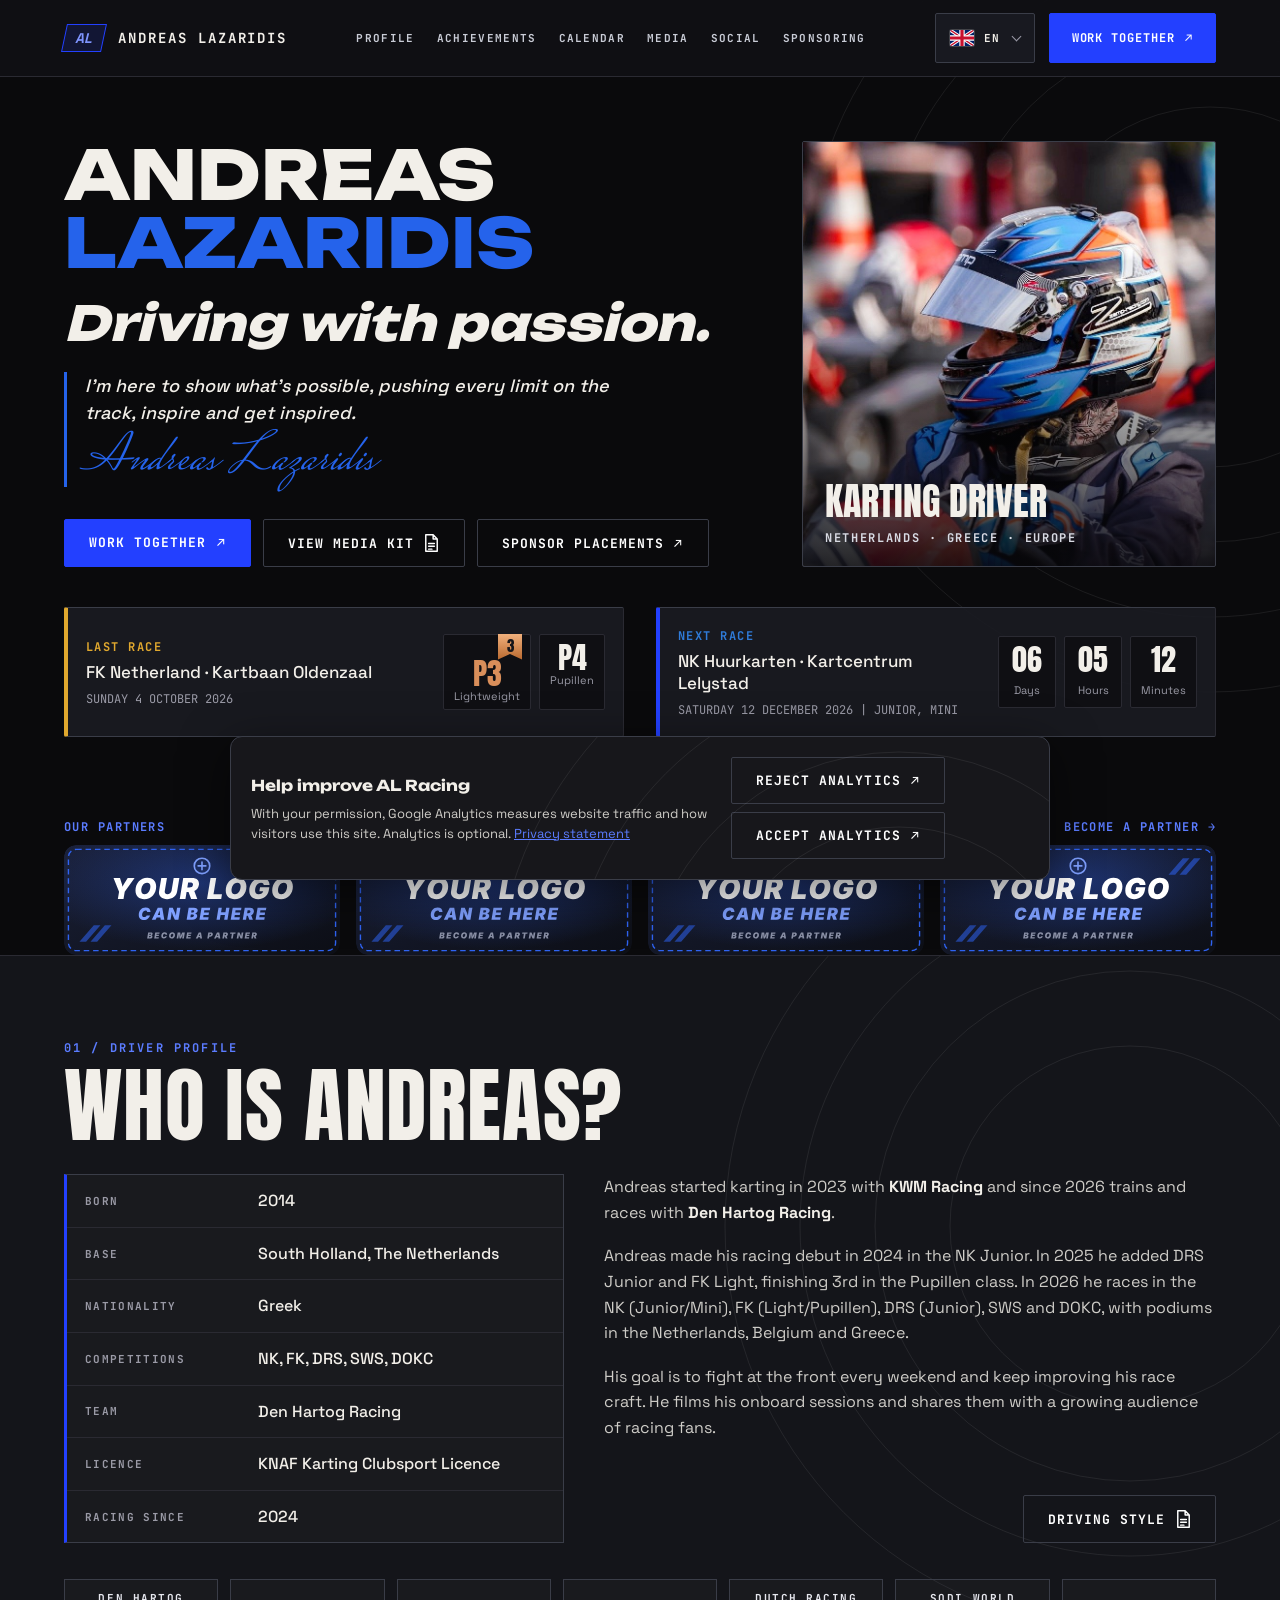
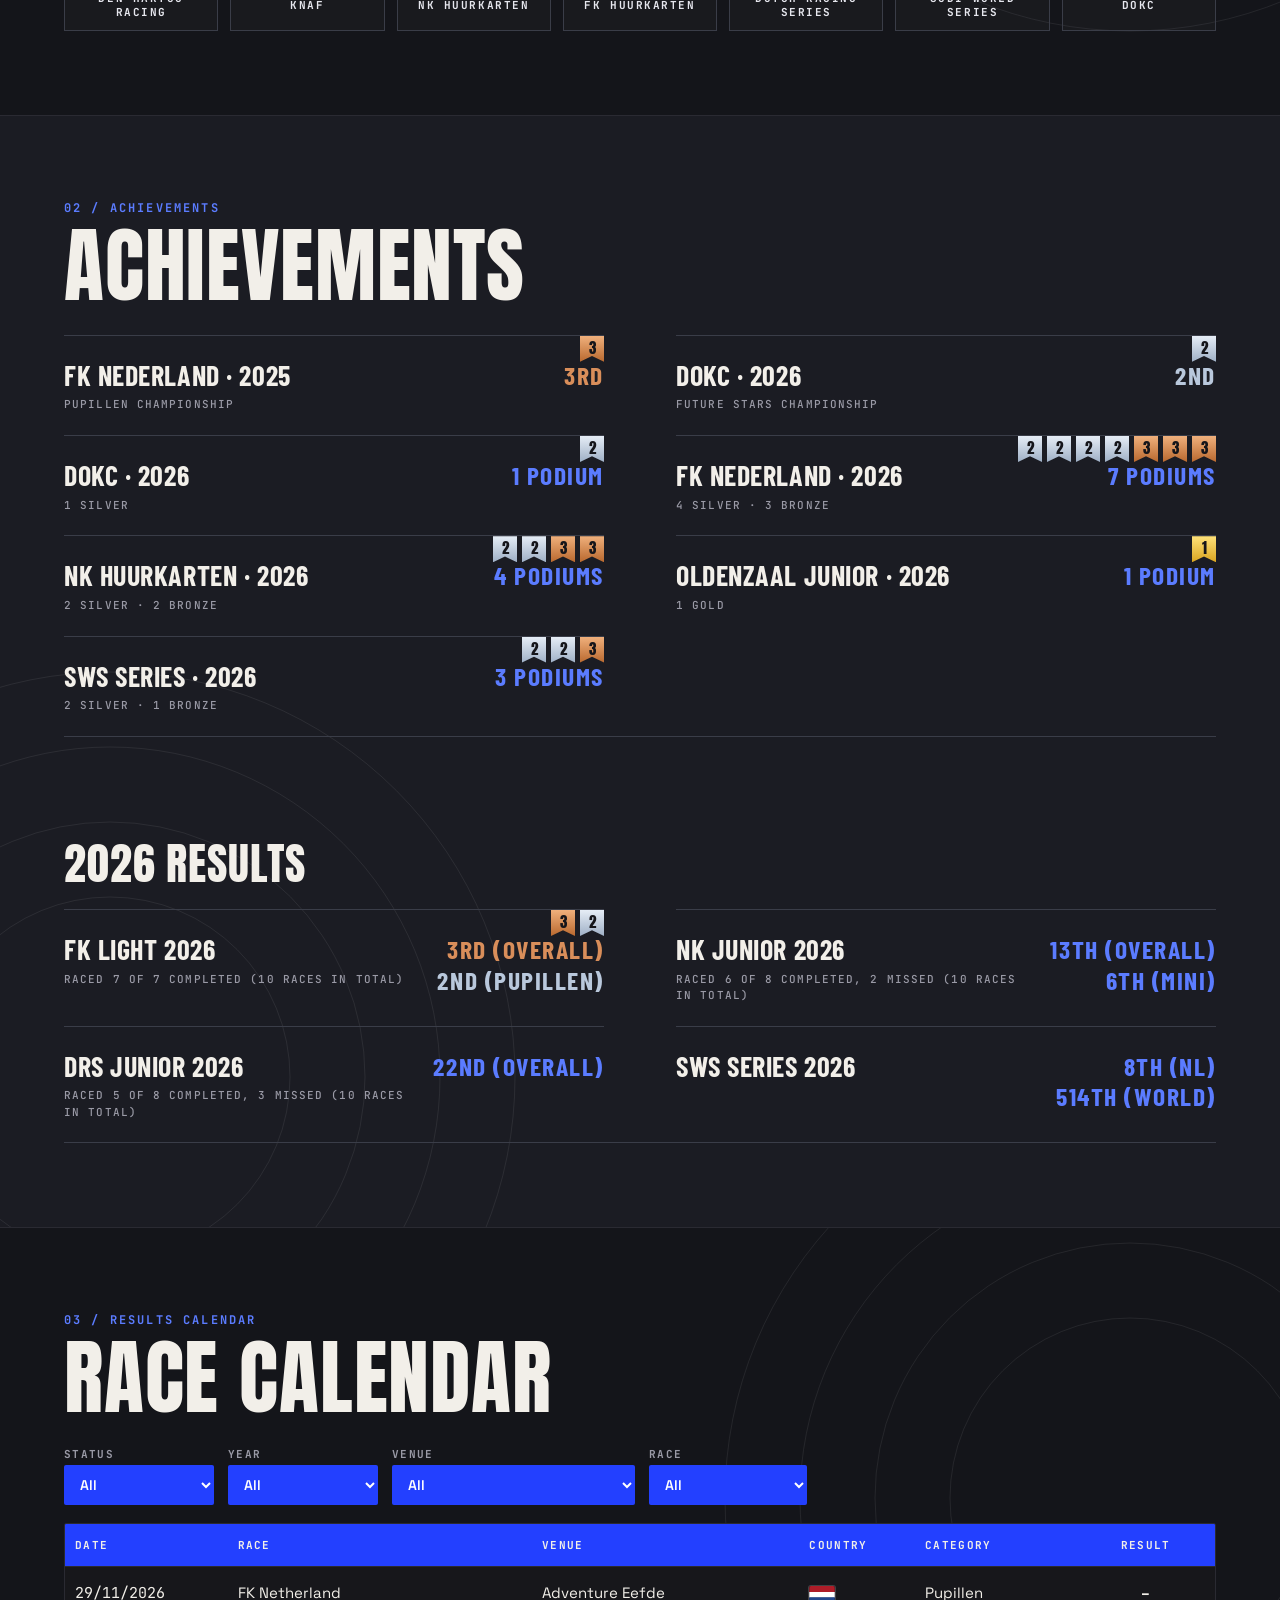
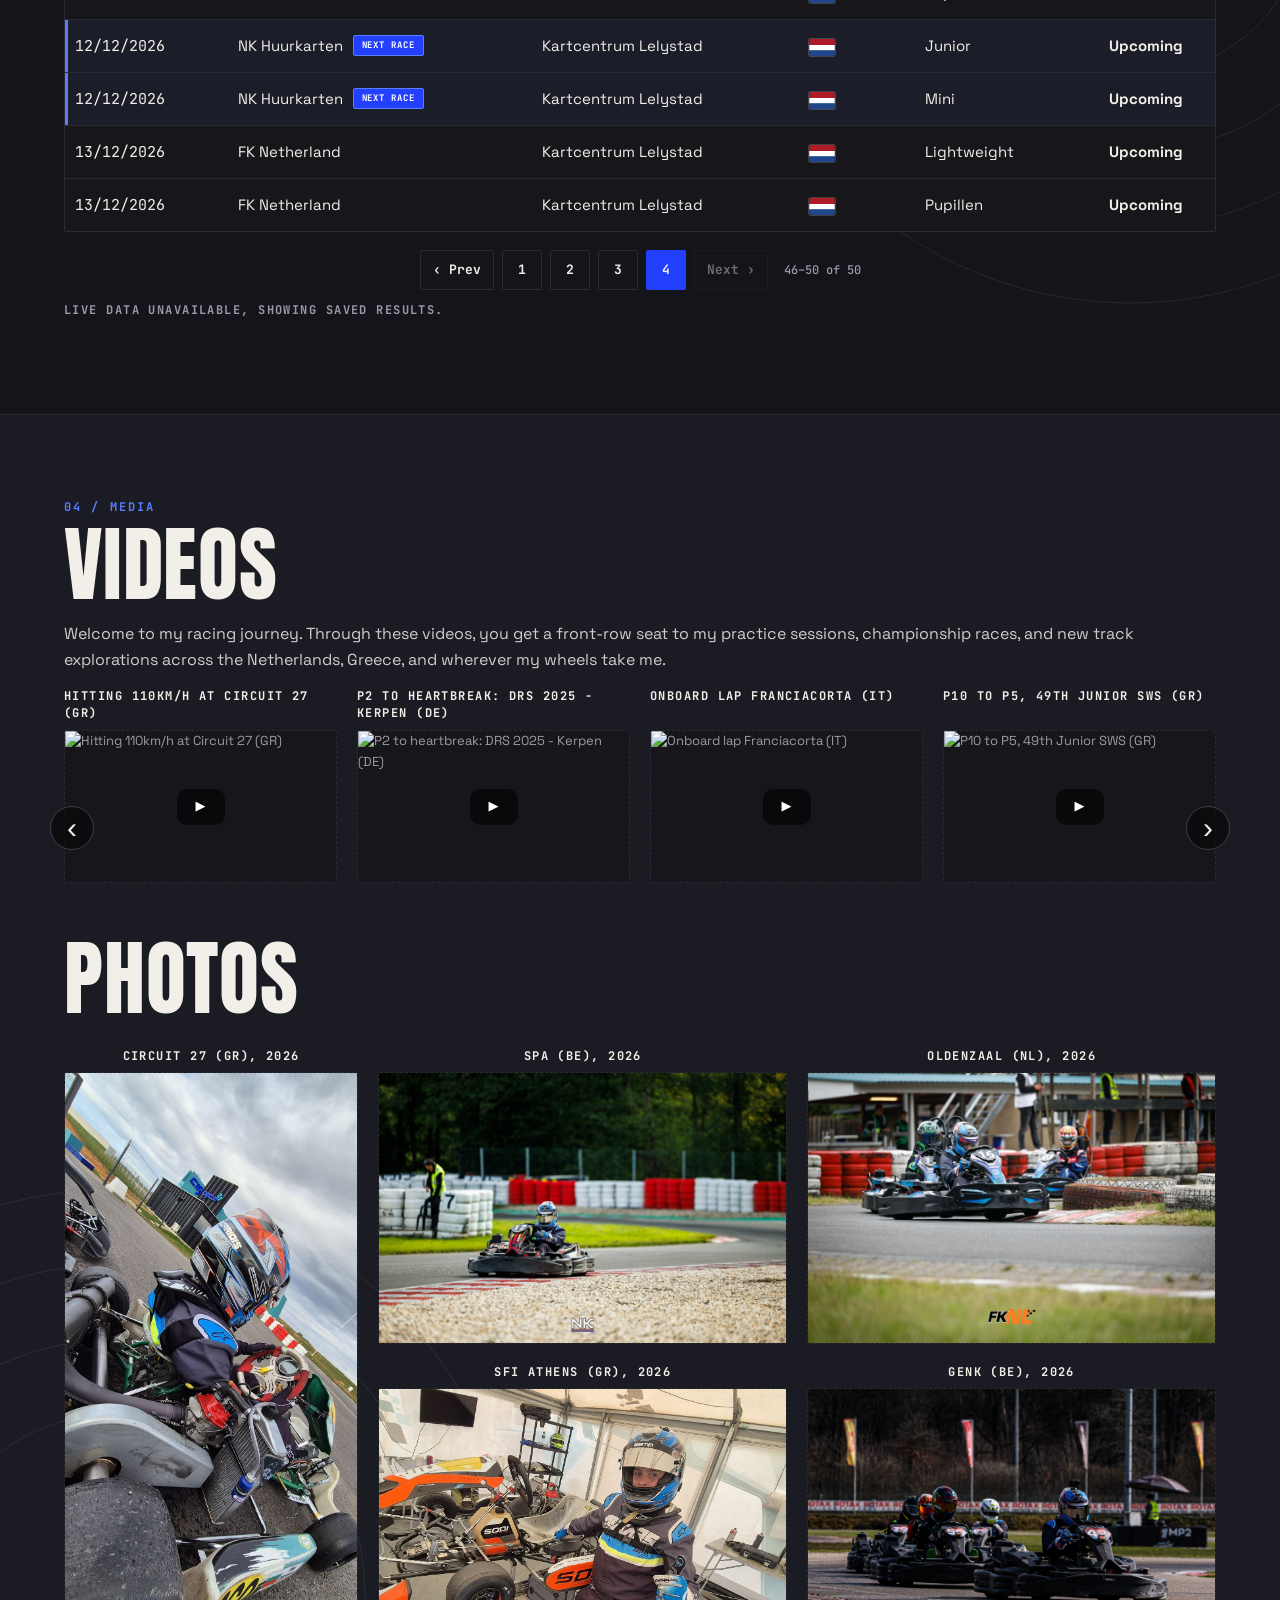
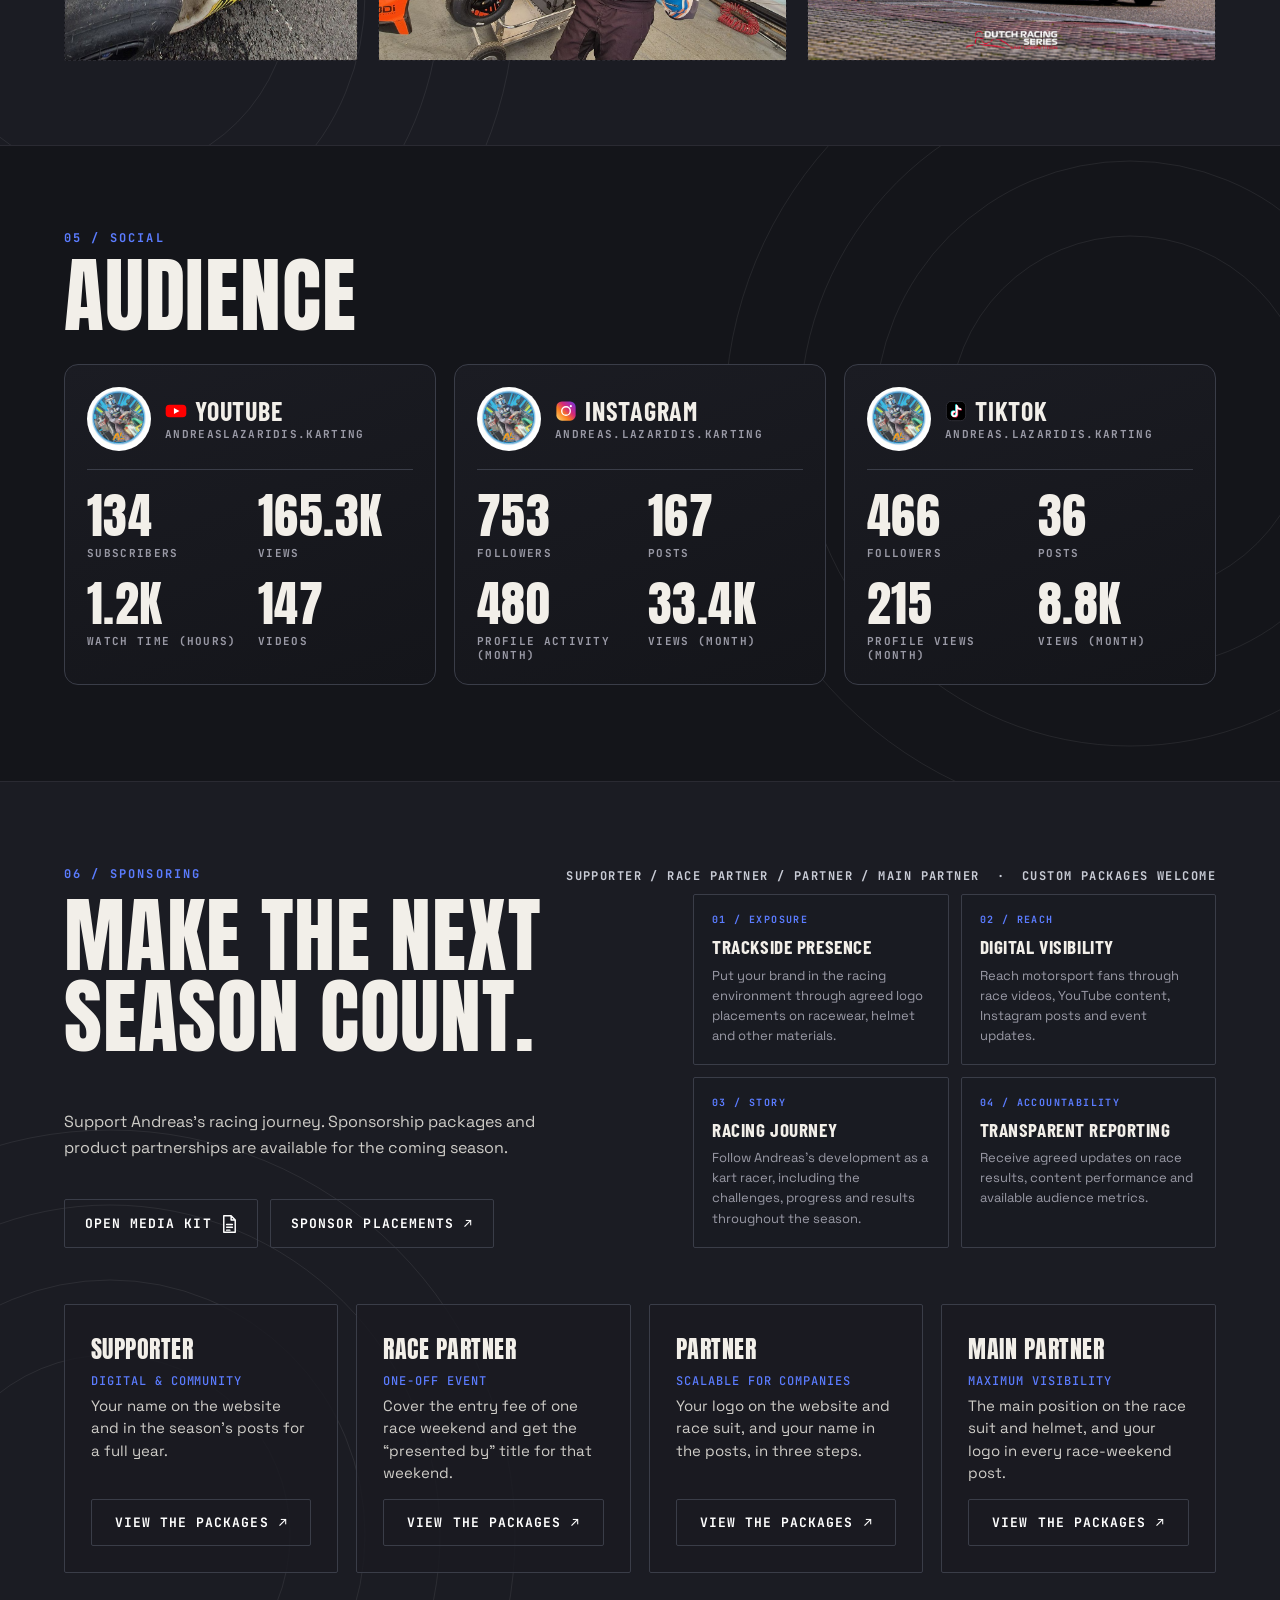
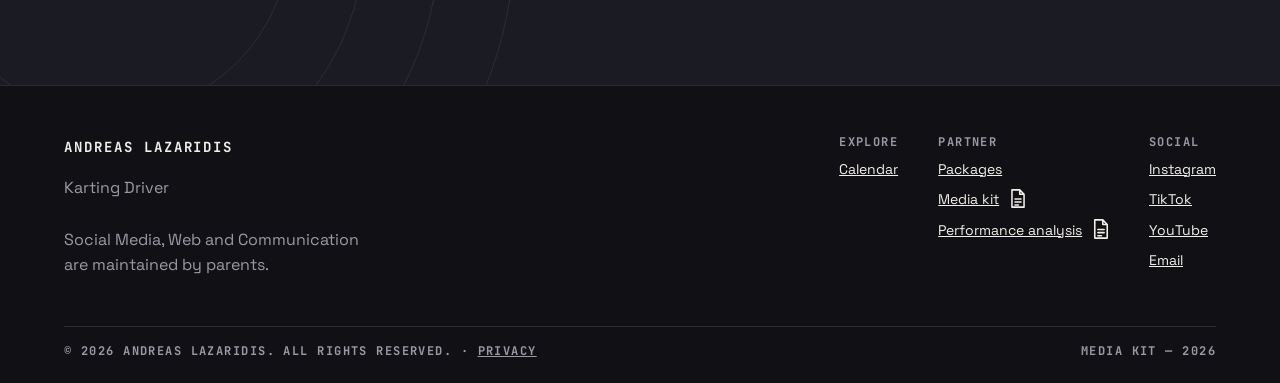
==== index.html @ 856485b6 "Replace media kit with 3 language decks (NL/EN/EL) Co-Authored-By: Claude Sonnet 5.5 <noreply@anthro" ====
<!DOCTYPE html>
<html lang="nl">
<head>
<meta charset="utf-8">
<script>(function(){try{if(/bot|crawl|spider|slurp|lighthouse|facebookexternalhit|preview/i.test(navigator.userAgent))return;var p=location.pathname;if(p!=="/"&&p!=="/index.html")return;var l=localStorage.getItem("alracing-lang");if(l!=="nl"&&l!=="en"&&l!=="gr"){var n=((navigator.languages&&navigator.languages[0])||navigator.language||"").slice(0,2).toLowerCase();l=n==="el"?"gr":n==="nl"||!n?"nl":"en"}if(l!=="nl")location.replace("/"+l+"/"+location.hash)}catch(e){}})();</script>
<meta name="viewport" content="width=device-width, initial-scale=1">
<title>Andreas Lazaridis | Kartcoureur</title>
<meta name="description" content="Volg karter Andreas Lazaridis tijdens races in Nederland en Europa. Bekijk race-uitslagen, onboardvideo's, prestaties en sponsormogelijkheden.">
<meta name="theme-color" content="#0a0a0c">
<link rel="canonical" href="https://www.alracing.nl/">
<link rel="alternate" hreflang="nl" href="https://www.alracing.nl/">
<link rel="alternate" hreflang="en" href="https://www.alracing.nl/en/">
<link rel="alternate" hreflang="el" href="https://www.alracing.nl/gr/">
<link rel="alternate" hreflang="x-default" href="https://www.alracing.nl/">
<meta property="og:type" content="website">
<meta property="og:site_name" content="www.alracing.nl">
<meta property="og:locale" content="nl_NL">
<meta property="og:locale:alternate" content="en_GB">
<meta property="og:locale:alternate" content="el_GR">
<meta property="og:url" content="https://www.alracing.nl/">
<meta property="og:image" content="https://www.alracing.nl/images/og-image.jpg">
<meta property="og:image:width" content="1200">
<meta property="og:image:height" content="630">
<meta property="og:image:type" content="image/jpeg">
<meta property="og:image:alt" content="Andreas Lazaridis, kartcoureur, alracing.nl">
<meta property="og:title" content="Andreas Lazaridis | Kartcoureur">
<meta property="og:description" content="Volg karter Andreas Lazaridis tijdens races in Nederland en Europa. Bekijk race-uitslagen, onboardvideo's, prestaties en sponsormogelijkheden.">
<meta name="twitter:card" content="summary_large_image">
<meta name="twitter:image" content="https://www.alracing.nl/images/og-image.jpg">
<meta name="twitter:title" content="Andreas Lazaridis | Kartcoureur">
<meta name="twitter:description" content="Volg karter Andreas Lazaridis tijdens races in Nederland en Europa. Bekijk race-uitslagen, onboardvideo's, prestaties en sponsormogelijkheden.">
<link rel="preconnect" href="https://fonts.googleapis.com"><link rel="preconnect" href="https://fonts.gstatic.com" crossorigin>
<link rel="preload" href="https://fonts.googleapis.com/css2?family=Unbounded:wght@500;800&family=Space+Grotesk:wght@400;500;700&family=JetBrains+Mono:wght@500;700&family=Anton&family=Barlow+Condensed:wght@600;700&family=Mrs+Saint+Delafield&display=swap" as="style" onload="this.onload=null;this.rel='stylesheet'">
<noscript><link href="https://fonts.googleapis.com/css2?family=Unbounded:wght@500;800&family=Space+Grotesk:wght@400;500;700&family=JetBrains+Mono:wght@500;700&family=Anton&family=Barlow+Condensed:wght@600;700&family=Mrs+Saint+Delafield&display=swap" rel="stylesheet"></noscript>
<link rel="icon" href="/favicon.ico" sizes="48x48">
<link rel="icon" href="/favicon.svg" type="image/svg+xml" sizes="any">
<link rel="icon" href="/favicon-48.png" sizes="48x48" type="image/png">
<link rel="icon" href="/favicon-96.png" sizes="96x96" type="image/png">
<link rel="icon" href="/favicon-192.png" sizes="192x192" type="image/png">
<link rel="apple-touch-icon" href="/apple-touch-icon.png">
<link rel="preload" as="image" href="/images/portrait.jpg" fetchpriority="high">
<link rel="stylesheet" href="/style.css">
<script src="/i18n.js" defer></script>
<script type="application/ld+json">{"@context":"https://schema.org","@type":"WebSite","name":"www.alracing.nl","alternateName":["alracing.nl","AL Racing"],"url":"https://www.alracing.nl/"}</script>
<script type="application/ld+json">{"@context":"https://schema.org","@type":"Person","name":"Andreas Lazaridis","jobTitle":"Kartcoureur","url":"https://www.alracing.nl/","image":"https://www.alracing.nl/images/og-image.jpg","sameAs":["https://www.instagram.com/andreas.lazaridis.karting/","https://www.tiktok.com/@andreaskarting","https://www.youtube.com/channel/UC0MeHXdDhLF814x2ey1p_Wg"]}</script>
</head>
<body>
<header><svg width="0" height="0" style="position:absolute" aria-hidden="true" focusable="false"><defs><symbol id="fl-nl" viewBox="0 0 30 20"><path fill="#AE1C28" d="M0 0h30v7H0z"/><path fill="#fff" d="M0 7h30v6.7H0z"/><path fill="#21468B" d="M0 13.3h30V20H0z"/></symbol><symbol id="fl-en" viewBox="0 0 30 20"><path fill="#012169" d="M0 0h30v20H0z"/><path stroke="#fff" stroke-width="4" d="M0 0l30 20M30 0L0 20"/><path stroke="#C8102E" stroke-width="1.8" d="M0 0l30 20M30 0L0 20"/><path stroke="#fff" stroke-width="6.7" d="M15 0v20M0 10h30"/><path stroke="#C8102E" stroke-width="4" d="M15 0v20M0 10h30"/></symbol><symbol id="fl-gr" viewBox="0 0 30 20"><path fill="#0D5EAF" d="M0 0h30v20H0z"/><path fill="#fff" d="M0 2.22h30v2.22H0zM0 6.67h30v2.22H0zM0 11.1h30v2.22H0zM0 15.56h30v2.22H0z"/><path fill="#0D5EAF" d="M0 0h11.1v11.1H0z"/><path fill="#fff" d="M4.44 0h2.22v11.1H4.44zM0 4.44h11.1v2.22H0z"/></symbol></defs></svg><div class="wrap"><a class="logo" href="#top"><i aria-hidden="true"><b>AL</b></i>Andreas Lazaridis</a>
<nav><a href="#profile" data-i18n="nav_profile">Profiel</a><a href="#achievements" data-i18n="nav_achievements">Prestaties</a><a href="#calendar" data-i18n="nav_calendar">Kalender</a><a href="#media" data-i18n="nav_media">Media</a><a href="#social" data-i18n="nav_social">Sociale media</a><a href="#sponsoring" data-i18n="nav_sponsoring">Sponsoring</a></nav>
<div class="hdr-end"><div class="lang" id="lang"><button class="lang-btn" type="button" aria-haspopup="true" aria-expanded="false" aria-controls="langMenu" aria-label="Language"><span class="lang-flag"><svg viewBox="0 0 30 20" aria-hidden="true"><use href="#fl-nl"/></svg></span><span class="lang-code">NL</span></button><ul class="lang-menu" id="langMenu" hidden><li><a href="/nl/" hreflang="nl" lang="nl" aria-current="true"><span class="lang-flag"><svg viewBox="0 0 30 20" aria-hidden="true"><use href="#fl-nl"/></svg></span><span class="lang-name">Nederlands</span><span class="lang-abbr">NL</span></a></li><li><a href="/en/" hreflang="en" lang="en"><span class="lang-flag"><svg viewBox="0 0 30 20" aria-hidden="true"><use href="#fl-en"/></svg></span><span class="lang-name">English</span><span class="lang-abbr">EN</span></a></li><li><a href="/gr/" hreflang="el" lang="el"><span class="lang-flag"><svg viewBox="0 0 30 20" aria-hidden="true"><use href="#fl-gr"/></svg></span><span class="lang-name">Ελληνικά</span><span class="lang-abbr">GR</span></a></li></ul></div><a class="btn" data-mail data-i18n="btn_work_together" href="#">Samenwerken</a></div></div></header>

<main id="top" class="wrap">
<div class="hero"><div>
<h1>Andreas <span>Lazaridis</span></h1><p class="tag" data-i18n="hero_tag">Rijden met passie.</p>
<blockquote class="quote"><p data-i18n="hero_quote">Ik wil laten zien wat mogelijk is: grenzen verleggen op de baan, anderen inspireren en zelf geïnspireerd worden.</p>
<div class="sig" aria-label="Andreas Lazaridis">Andreas Lazaridis</div></blockquote>
<div class="cta"><a class="btn" data-mail data-i18n="btn_work_together" href="#">Samenwerken</a><a class="btn ghost" href="/mediakit_nl.pdf" target="_blank" rel="noopener" data-i18n="hero_btn_mediakit">Bekijk de mediakit</a><button type="button" class="btn ghost" data-place data-i18n="hero_btn_sponsors">Sponsormogelijkheden</button></div></div>
<div class="portrait"><img src="/images/portrait.jpg" width="850" height="1164" alt="Andreas Lazaridis holding his helmet" fetchpriority="high" decoding="async" onerror="this.style.display='none'">
<div class="mantra" data-i18n-first="hero_mantra">Kartcoureur<span class="mono" data-i18n="hero_mantra_sub">Nederland · Griekenland · Europa</span></div></div></div>

<div class="strip">
<div class="next last" id="last" hidden><div><span class="mono" data-i18n="strip_last_race">Laatste race</span><h3 id="lName"></h3><small id="lMeta"></small></div>
<div class="cd" id="lRes"></div></div>
<div class="next" id="next" hidden><div><span class="mono" data-i18n="strip_next_race">Volgende race</span><h3 id="nName"></h3><small id="nMeta"></small></div>
<div class="cd" id="cd"><div><b id="d">00</b><span data-i18n="strip_days">Dagen</span></div><div><b id="h">00</b><span data-i18n="strip_hours">Uren</span></div><div><b id="m">00</b><span data-i18n="strip_minutes">Minuten</span></div></div></div>
</div>
<div class="spons" aria-label="Partners"><div class="sp-head"><span class="mono" data-i18n="strip_our_partners">Onze partners</span><a class="mono" href="#sponsoring" data-i18n="strip_become_partner">Word partner &rarr;</a></div>
<div class="sp-view" id="spView" tabindex="0"><div class="sp-track" id="spTrack"></div></div></div>
</main>

<section id="profile"><div class="wrap"><span class="eyebrow" data-i18n="profile_eyebrow">01 / Coureursprofiel</span><h2 data-i18n="profile_heading">Wie is Andreas?</h2>
<div class="two"><dl class="facts"><div><dt data-i18n="facts_born">Geboortejaar</dt><dd>2014</dd></div><div><dt data-i18n="facts_base">Basis</dt><dd data-i18n="facts_base_value">Zuid-Holland, Nederland</dd></div><div><dt data-i18n="facts_nationality">Nationaliteit</dt><dd data-i18n="facts_nationality_value">Grieks</dd></div><div><dt data-i18n="facts_competitions">Competities</dt><dd>NK, FK, DRS, SWS, DOKC</dd></div><div><dt data-i18n="facts_team">Team</dt><dd>Den Hartog Racing</dd></div><div><dt data-i18n="facts_licence">Licentie</dt><dd data-i18n="facts_licence_value">KNAF Karting Clubsport-licentie</dd></div><div><dt data-i18n="facts_since">Racet sinds</dt><dd>2024</dd></div></dl><div>
<p data-i18n="profile_p1" data-i18n-bold>Andreas begon in 2023 met karten bij <b>KWM Racing</b> en traint en racet sinds 2026 bij <b>Den Hartog Racing</b>.</p>
<p data-i18n="profile_p2" data-i18n-bold>Andreas maakte in 2024 zijn racedebuut in de NK Junior. In 2025 kwamen de DRS Junior en de FK Light erbij, met een derde plaats in de Pupillen-klasse. In 2026 rijdt hij mee in de NK (Junior/Mini), FK (Light/Pupillen), DRS (Junior), SWS en DOKC, met podiumplaatsen in Nederland, België en Griekenland.</p>
<p data-i18n="profile_p3" data-i18n-bold>Zijn doel is om elk raceweekend vooraan mee te strijden en zijn racevaardigheid te blijven verbeteren. Hij filmt zijn onboard-sessies en deelt ze met een groeiend publiek van racefans.</p><a class="btn ghost facts-cta" data-i18n="profile_btn_driving_style" href="/documents/Andreas-Lazaridis-Performance-Analysis.pdf" target="_blank" rel="noopener">Rijstijl</a></div>
</div><div class="chips" id="logos"></div></div></section>

<section id="achievements"><div class="wrap"><span class="eyebrow" data-i18n="achievements_eyebrow">02 / Prestaties</span><h2 data-i18n="achievements_heading">Prestaties</h2>
<div class="res" id="ach"></div>
<h3 class="sub" data-i18n="achievements_subheading">Resultaten 2026</h3>
<div class="res" id="standings"></div></div></section>

<section id="calendar"><div class="wrap"><span class="eyebrow" data-i18n="calendar_eyebrow">03 / Racekalender</span><h2 data-i18n="calendar_heading">Racekalender</h2>
<div class="filters">
<label><span data-i18n="filter_status">Status</span><select id="fStatus"></select></label><label><span data-i18n="filter_year">Jaar</span><select id="fYear"></select></label>
<label><span data-i18n="filter_venue">Circuit</span><select id="fVenue"></select></label><label><span data-i18n="filter_race">Race</span><select id="fRace"></select></label></div>
<div class="scroll"><table><thead><tr><th data-i18n="table_date">Datum</th><th data-i18n="table_race">Race</th><th data-i18n="table_venue">Circuit</th><th data-i18n="table_country">Land</th><th data-i18n="table_category">Categorie</th><th style="text-align:center" data-i18n="table_result">Resultaat</th></tr></thead><tbody id="rows"></tbody></table></div>
<div class="pager" id="pager"></div>
<p class="mono" id="note"></p></div></section>

<section id="media"><div class="wrap"><span class="eyebrow" data-i18n="media_eyebrow">04 / Media</span><h2 data-i18n="media_videos_heading">Video's</h2>
<p style="color:#cfcdc8;margin-top:-12px" data-i18n="media_videos_intro">Welkom bij mijn race-avontuur. Deze video's geven je een plek op de eerste rij bij mijn trainingen, kampioenschapsraces en ontdekkingen van nieuwe circuits in Nederland, Griekenland en daarbuiten.</p>
<div class="vrow"><button type="button" class="va" id="vPrev" aria-label="Scroll videos left">&#8249;</button><div class="vids" id="vids"></div><button type="button" class="va" id="vNext" aria-label="Scroll videos right">&#8250;</button></div><h2 data-i18n="media_photos_heading">Foto's</h2><div class="photos" id="photos"></div><p class="more" id="phMore" hidden><button type="button" class="btn ghost" id="phAll"></button></p></div></section>
<div class="pc" id="pc" hidden role="dialog" aria-modal="true" aria-label="Photo gallery"><button type="button" class="pc-x" id="pcClose" aria-label="Close">&times;</button><div class="pc-stage"><button type="button" class="pc-a" id="pcPrev" aria-label="Previous photo">&#8249;</button><img id="pcImg" alt=""><button type="button" class="pc-a" id="pcNext" aria-label="Next photo">&#8250;</button></div><div class="pc-cap"><span class="mono" id="pcDate"></span><h3 id="pcTitle"></h3><span class="mono pc-credit" id="pcCredit"></span><div class="pc-nav"><span class="mono" id="pcCount"></span><div class="pc-dots" id="pcDots"></div></div></div></div><div class="pc" id="vc" hidden role="dialog" aria-modal="true" aria-label="Video gallery"><button type="button" class="pc-x" id="vcClose" aria-label="Close">&times;</button><div class="pc-stage"><button type="button" class="pc-a" id="vcPrev" aria-label="Previous video">&#8249;</button><div class="vc-frame" id="vcFrame"></div><button type="button" class="pc-a" id="vcNext" aria-label="Next video">&#8250;</button></div><div class="pc-cap"><span class="mono" id="vcDate"></span><h3 id="vcTitle"></h3><span class="mono pc-credit" id="vcCredit"></span><div class="pc-nav"><span class="mono" id="vcCount"></span><div class="pc-dots" id="vcDots"></div></div></div></div>

<div class="pm" id="pm" hidden role="dialog" aria-modal="true" aria-labelledby="pmT"><div class="pm-box"><button type="button" class="pc-x" id="pmClose" aria-label="Close">&times;</button>
<span class="eyebrow" data-i18n="pm_eyebrow">Sponsormogelijkheden</span><h3 id="pmT" data-i18n="pm_title">Waar jouw merk zichtbaar is</h3>
<p class="pm-lead" data-i18n="pm_lead">Getoond op Andreas' eigen helm (Zamp RZ-42 Youth) en racepak.</p>
<div class="pm-fig helmet"><figure><img src="/images/sponsor-helmet-side.svg" width="330" height="318" alt="Helmet, side view: areas 1, 2, 8, 9, 11 and 12" loading="lazy"></figure><figure><img src="/images/sponsor-helmet-front.svg" width="260" height="296" alt="Helmet, front view: areas 2 and 11" loading="lazy"></figure><figure><img src="/images/sponsor-helmet-rear.svg" width="260" height="296" alt="Helmet, rear view: area 9" loading="lazy"></figure></div>
<div class="pm-fig suit"><figure><img src="/images/sponsor-suit-front.svg" width="300" height="632" alt="Race suit, front: areas 3 (small chest logos), 5, 6 and 7" loading="lazy"></figure><figure><img src="/images/sponsor-suit-back.svg" width="300" height="632" alt="Race suit, back: areas 4, 5, 6 and 10" loading="lazy"></figure></div>
<ul class="legend">
<li><i class="sw main"></i><b>Main Partner</b><span>1 Zijkant helm<br>2 Bovenkant helm en voorhoofd<br>4 Achterkant racepak<br>11 Bovenrand vizier</span></li>
<li><i class="sw part"></i><b>Partner</b><span>3 Borst, kleine logo's (links en rechts)<br>5 · 6 Mouwen<br>7 Zijkant benen<br>12 Onderzijde zijkant helm</span></li>
<li><i class="sw cust"></i><b>Maatwerk op aanvraag</b><span>8 Kin van de helm<br>9 Achterkant helm<br>10 Onderrug</span></li>
<li><i class="sw sup"></i><b>Supporter</b><span>Website en sociale media<br>(geen fysieke plaatsing)</span></li></ul>
<p class="mono note" data-i18n="pm_note">Indicatieve indeling. Logogrootte en exacte posities worden per partner afgesproken. De vizierstrook is afhankelijk van de reglementen van de serie.</p>
<div class="cta"><a class="btn" data-mail data-i18n="pm_cta" href="#">Bespreek sponsoring</a></div></div></div>


<div class="pm" id="pp" hidden role="dialog" aria-modal="true" aria-labelledby="ppT"><div class="pm-box"><button type="button" class="pc-x" id="ppClose" aria-label="Close">&times;</button>
<span class="eyebrow" data-i18n="pp_eyebrow">Sponsorpakketten</span><h3 id="ppT" data-i18n="pp_title">Kies jouw niveau</h3>
<p class="pm-lead" data-i18n="pp_lead">Van een jaar zichtbaarheid op de website tot de hoofdpositie op racepak en helm. Alle pakketten gelden voor het seizoen 2027.</p>
<div class="pp-grid">
<article class="pp-card"><div class="pp-head"><h4>Supporter</h4><div class="pp-price"><span data-i18n="pp_sup_price">€200</span><small data-i18n="pp_sup_dur">1 jaar</small></div><p class="pp-tag" data-i18n="pp_sup_tag">Digitaal &amp; community</p></div>
<ul><li><b data-i18n="pp_sup_1k">Website:</b> <span data-i18n="pp_sup_1v">je naam in de aparte sectie “Supporters”, een volledig jaar</span></li><li><b data-i18n="pp_sup_2k">Sociale media:</b> <span data-i18n="pp_sup_2v">een eigen bedankpost op Instagram en TikTok</span></li><li data-i18n="pp_sup_3v">Tag in de mijlpaalposts van het seizoen</li><li data-i18n="pp_sup_4v">Terugblik aan het einde van het jaar</li></ul><a class="btn ghost pk-cta" data-mail data-subject="Supporter package enquiry" data-i18n="pkg_supporter_cta" href="#">Word Supporter</a></article>
<article class="pp-card"><div class="pp-head"><h4>Race Partner</h4><div class="pp-price"><span data-i18n="pp_race_price">€200</span><small data-i18n="pp_race_dur">1 raceweekend</small></div><p class="pp-tag" data-i18n="pp_race_tag">Eenmalig evenement</p></div>
<ul><li><b data-i18n="pp_race_1k">Het idee:</b> <span data-i18n="pp_race_1v">jij betaalt het inschrijfgeld voor één raceweekend</span></li><li><b data-i18n="pp_race_2k">Weekendtitel:</b> <span data-i18n="pp_race_2v">de preview-, live- en resultaatberichten van dat weekend dragen jouw naam als “presented by”. Eén Race Partner per weekend; partners van het hele seizoen blijven zichtbaar zoals afgesproken.</span></li><li data-i18n="pp_race_3v">Eigen bedankpost van het weekend</li><li><b data-i18n="pp_race_4k">Activatie:</b> <span data-i18n="pp_race_4v">Andreas draagt jullie kleding (shirt, pet, teamwear) in de paddock en bij de podiumceremonie als hij niet in racepak is</span></li></ul><a class="btn ghost pk-cta" data-mail data-subject="Race Partner package enquiry" data-i18n="pkg_race_partner_cta" href="#">Word Race Partner</a></article>
<article class="pp-card"><div class="pp-head"><h4>Partner</h4><div class="pp-price"><span data-i18n="pp_par_price">€500–1.000</span><small data-i18n="pp_par_dur">seizoen</small></div><p class="pp-tag" data-i18n="pp_par_tag">Schaalbaar voor bedrijven</p></div>
<ul><li><b data-i18n="pp_par_1k">Website:</b> <span data-i18n="pp_par_1v">je logo op de website</span></li><li><b data-i18n="pp_par_2k">Sociale media:</b> <span data-i18n="pp_par_2v">je naam en tag in alle Instagram- en TikTok-posts en op de flyers vóór en na de race (preview en resultaat)</span></li></ul>
<table class="pp-tier"><tr><th data-i18n="pp_par_t1p">€500</th><td data-i18n="pp_par_t1v">Klein logo midden op de borst</td></tr><tr><th data-i18n="pp_par_t2p">€750</th><td data-i18n="pp_par_t2v">Middelgroot logo langs één mouw</td></tr><tr><th data-i18n="pp_par_t3p">€1.000</th><td data-i18n="pp_par_t3v">Logo op de zijkant van het been, klein borstlogo én klein logo op de helm</td></tr></table><a class="btn ghost pk-cta" data-mail data-subject="Partner package enquiry" data-i18n="pkg_partner_cta" href="#">Word Partner</a></article>
<article class="pp-card"><div class="pp-head"><h4>Main Partner</h4><div class="pp-price"><span data-i18n="pp_main_price">€2.500+</span><small data-i18n="pp_main_dur">seizoen</small></div><p class="pp-tag" data-i18n="pp_main_tag">Maximale zichtbaarheid</p></div>
<ul><li><b data-i18n="pp_main_1k">Website:</b> <span data-i18n="pp_main_1v">primaire logopositie</span></li><li><b data-i18n="pp_main_2k">Sociale media:</b> <span data-i18n="pp_main_2v">jouw logo in elke post en op de flyers van een raceweekend, plus op verzoek een eigen Story-highlight na elk weekend</span></li><li><b data-i18n="pp_main_3k">Racepak:</b> <span data-i18n="pp_main_3v">groot hoofdlogo op de rug</span></li><li><b data-i18n="pp_main_4k">Helm:</b> <span data-i18n="pp_main_4v">dominante logopositie</span></li></ul><a class="btn ghost pk-cta" data-mail data-subject="Main Partner package enquiry" data-i18n="pkg_main_partner_cta" href="#">Word Main Partner</a></article>
</div>
<p class="mono note" data-i18n="pp_note">Bedrijven die geen geld maar producten of diensten bieden (bijvoorbeeld overnachtingen) kunnen een partner in natura worden, tegen de waarde van het bijbehorende pakket. Prijzen zijn voor het seizoen 2027; logogroottes en posities worden samen vastgelegd.</p>
<div class="cta"><button type="button" class="btn ghost" data-pp-place data-i18n="pp_btn_place">Bekijk de logoplaatsingen</button><a class="btn" data-mail data-i18n="pm_cta" href="#">Bespreek sponsoring</a></div></div></div>

<section id="social"><div class="wrap"><span class="eyebrow" data-i18n="social_eyebrow">05 / Sociale media</span><h2 data-i18n="social_heading">Bereik</h2><div class="soc" id="soc"></div><p class="mono" id="socNote"></p></div></section>

<section id="sponsoring"><div class="wrap"><span class="eyebrow" data-i18n="sponsoring_eyebrow">06 / Sponsoring</span><h2 data-i18n="sponsoring_heading">Maak het volgende<br>seizoen onvergetelijk.</h2>
<div class="benefits" aria-label="Why partner with Andreas">
<div class="benefit"><span class="mono">01 / Zichtbaarheid</span><h3 data-i18n="benefit_1_title">Zichtbaarheid op het circuit</h3><p data-i18n="benefit_1_desc">Breng je merk onder de aandacht in de racewereld met afgesproken logoplaatsingen op racekleding, helm en andere materialen.</p></div>
<div class="benefit"><span class="mono">02 / Bereik</span><h3 data-i18n="benefit_2_title">Digitale zichtbaarheid</h3><p data-i18n="benefit_2_desc">Bereik motorsportfans via racevideo's, YouTube-content, Instagram-posts en evenementupdates.</p></div>
<div class="benefit"><span class="mono">03 / Verhaal</span><h3 data-i18n="benefit_3_title">Race-avontuur</h3><p data-i18n="benefit_3_desc">Volg Andreas' ontwikkeling als karter, met de uitdagingen, vooruitgang en resultaten gedurende het seizoen.</p></div>
<div class="benefit"><span class="mono">04 / Transparantie</span><h3 data-i18n="benefit_4_title">Transparante rapportage</h3><p data-i18n="benefit_4_desc">Ontvang afgesproken updates over race-resultaten, contentprestaties en beschikbare publieksstatistieken.</p></div>
</div>
<p class="lead" data-i18n="sponsoring_lead">Steun Andreas' race-avontuur. Sponsorpakketten en productpartnerschappen zijn beschikbaar voor het komende seizoen.</p>
<div class="cta"><a class="btn ghost" href="/mediakit_nl.pdf" target="_blank" rel="noopener" data-i18n="sponsoring_btn_mediakit">Open de mediakit</a><button type="button" class="btn ghost" data-place data-i18n="hero_btn_sponsors">Sponsormogelijkheden</button></div>
<p class="side mono" data-i18n="sponsoring_side_note">Supporter / Race Partner / Partner / Main Partner &nbsp;·&nbsp; Maatwerkpakketten mogelijk</p>
<div class="pk" id="packages">
<div><h3>Supporter</h3><p class="pk-tag" data-i18n="pp_sup_tag">Digitaal &amp; community</p><p class="pk-desc" data-i18n="pk_sup_desc">Je naam een heel jaar op de website en in de posts van het seizoen.</p><button type="button" class="btn ghost pk-cta" data-pp-open data-i18n="pp_open">Bekijk de pakketten</button></div>
<div><h3>Race Partner</h3><p class="pk-tag" data-i18n="pp_race_tag">Eenmalig evenement</p><p class="pk-desc" data-i18n="pk_race_desc">Betaal het inschrijfgeld van één raceweekend en krijg de “presented by”-titel van dat weekend.</p><button type="button" class="btn ghost pk-cta" data-pp-open data-i18n="pp_open">Bekijk de pakketten</button></div>
<div><h3>Partner</h3><p class="pk-tag" data-i18n="pp_par_tag">Schaalbaar voor bedrijven</p><p class="pk-desc" data-i18n="pk_par_desc">Je logo op de website en op het racepak, en je naam in de posts, in drie stappen.</p><button type="button" class="btn ghost pk-cta" data-pp-open data-i18n="pp_open">Bekijk de pakketten</button></div>
<div><h3>Main Partner</h3><p class="pk-tag" data-i18n="pp_main_tag">Maximale zichtbaarheid</p><p class="pk-desc" data-i18n="pk_main_desc">De hoofdpositie op racepak en helm en je logo in elke post van het raceweekend.</p><button type="button" class="btn ghost pk-cta" data-pp-open data-i18n="pp_open">Bekijk de pakketten</button></div></div>
</div>
</div></section>

<footer><div class="wrap"><div class="fgrid"><div><div class="logo">ANDREAS LAZARIDIS</div><p><span data-i18n="hero_mantra">Kartcoureur</span><br><br><span data-i18n="footer_tagline">Social media, website en communicatie worden door de ouders beheerd.</span></p></div><div class="fcols"><div><span class="mono" data-i18n="footer_explore">Ontdek</span><a href="#calendar" data-i18n="footer_calendar">Kalender</a></div>
<div><span class="mono">Partner</span><a href="#sponsoring" data-i18n="footer_packages">Pakketten</a><a href="/mediakit_nl.pdf" target="_blank" rel="noopener" data-i18n="footer_mediakit">Mediakit</a><a data-i18n="footer_performance" href="/documents/Andreas-Lazaridis-Performance-Analysis.pdf" target="_blank" rel="noopener">Prestatieanalyse</a></div>
<div><span class="mono">Sociale media</span><a data-k="instagram" href="#">Instagram</a><a data-k="tiktok" href="#">TikTok</a><a data-k="youtube" href="#">YouTube</a><a data-mail href="#">E-mail</a></div></div></div>
<div class="copy mono"><span><span data-i18n="footer_rights">© 2026 Andreas Lazaridis. Alle rechten voorbehouden.</span> · <a href="/nl/privacy.html" target="_blank" rel="noopener" data-i18n="footer_privacy">Privacy</a></span><span>Mediakit — 2026</span></div></div></footer>

<script>
/* ============ EDIT THIS BLOCK ============ */
const CFG={
  email:"info@alracing.nl",               // sponsor contact (parent/manager)
  sheet:"https://docs.google.com/spreadsheets/d/e/2PACX-1vTrQTYaoqWvwmPKYbInqhbu4hII_DbV8_bhokbmEGP2MNCJb8efUMAeSUDZZZQDEM2u_l4HOSiRgwo5/pub?gid=0&single=true&output=csv",                                       // paste the Google Sheet "Publish to web" CSV link here
  links:{instagram:"https://www.instagram.com/andreas.lazaridis.karting/",
         tiktok:"https://www.tiktok.com/@andreaskarting",
         youtube:"https://www.youtube.com/channel/UC0MeHXdDhLF814x2ey1p_Wg"},
  socialSheet:"https://docs.google.com/spreadsheets/d/e/2PACX-1vTrQTYaoqWvwmPKYbInqhbu4hII_DbV8_bhokbmEGP2MNCJb8efUMAeSUDZZZQDEM2u_l4HOSiRgwo5/pub?gid=1383239317&single=true&output=csv",   // "Social" tab of the same Google Sheet, published as CSV (see tools/README.md). Leave "" to use the numbers below.
  avatars:{},   // optional profile picture per platform, e.g. {youtube:"/images/avatar-yt.png"}; empty = images/avatar.png for all
  videosSheet:"https://docs.google.com/spreadsheets/d/e/2PACX-1vTrQTYaoqWvwmPKYbInqhbu4hII_DbV8_bhokbmEGP2MNCJb8efUMAeSUDZZZQDEM2u_l4HOSiRgwo5/pub?gid=261061846&single=true&output=csv",   // "Videos" tab of the same Google Sheet, published as CSV (columns: id,title,date,track,location,country,credits; see tools/README.md). Leave "" to use the VIDEOS list below.
  partnersSheet:"",   // "Partners" tab of the same Google Sheet, published as CSV (columns: name,tier,logo,link; see tools/README.md). Leave "" to use the PARTNERS list below.
  photosSheet:"https://docs.google.com/spreadsheets/d/e/2PACX-1vTrQTYaoqWvwmPKYbInqhbu4hII_DbV8_bhokbmEGP2MNCJb8efUMAeSUDZZZQDEM2u_l4HOSiRgwo5/pub?gid=930260858&single=true&output=csv",   // "Photos" tab of the same Google Sheet, published as CSV (columns: file,title,date,location,credits; see tools/README.md). Leave "" to use the PHOTOS list below.
  defaultTime:"10:00"                             // used when a race row has no time
};
const UI=(()=>{const dictionaries={
  nl:{all:"Alle",upcoming:"Aankomend",completed:"Verreden",noRaces:"Geen races gevonden voor deze filters.",prev:"Vorige",next:"Volgende",previousPage:"Vorige pagina",nextPage:"Volgende pagina",of:"van",nextRace:"VOLGENDE RACE",previousRace:"VORIGE RACE",viewAll:"Bekijk alle",photos:"foto's",add:"Toevoegen",updated:"Bijgewerkt",yourLogo:"Jouw logo kan hier staan",contactUs:"neem contact op",photo:"Foto:",gold:"goud",silver:"zilver",bronze:"brons",podium:"podium",podiums:"podiums",dateLocale:"nl-NL"},
  en:{all:"All",upcoming:"Upcoming",completed:"Completed",noRaces:"No races match these filters.",prev:"Prev",next:"Next",previousPage:"Previous page",nextPage:"Next page",of:"of",nextRace:"NEXT RACE",previousRace:"PREVIOUS RACE",viewAll:"View all",photos:"photos",add:"Add",updated:"Updated",yourLogo:"Your logo can be here",contactUs:"contact us",photo:"Photo:",gold:"gold",silver:"silver",bronze:"bronze",podium:"podium",podiums:"podiums",dateLocale:"en-GB"},
  el:{all:"Όλα",upcoming:"Προσεχείς",completed:"Ολοκληρωμένοι",noRaces:"Δεν υπάρχουν αγώνες που να ταιριάζουν στα φίλτρα.",prev:"Προηγ.",next:"Επόμ.",previousPage:"Προηγούμενη σελίδα",nextPage:"Επόμενη σελίδα",of:"από",nextRace:"ΕΠΟΜΕΝΟΣ ΑΓΩΝΑΣ",previousRace:"ΠΡΟΗΓΟΥΜΕΝΟΣ ΑΓΩΝΑΣ",viewAll:"Προβολή όλων",photos:"φωτογραφιών",add:"Προσθήκη",updated:"Ενημερώθηκε",yourLogo:"Το λογότυπό σας μπορεί να εμφανιστεί εδώ",contactUs:"επικοινωνήστε μαζί μας",photo:"Φωτογραφία:",gold:"χρυσά",silver:"ασημένια",bronze:"χάλκινα",podium:"βάθρο",podiums:"βάθρα",dateLocale:"el-GR"}
};return dictionaries[document.documentElement.lang]||dictionaries.en;})();
const LOGO_DIR="/images/logos/";   // folder that holds the logo files (shown when you hover a link)
const CHIPS=[ // [label, logo file, link]  leave the link "" for no link
 ["Den Hartog Racing","denhartoglogo.png","https://denhartogracing.com/"],
 ["KNAF","knaflogo.png","https://www.knaf.nl/"],
 ["NK Huurkarten","nklogo.png","https://www.nkhuurkarten.nl/"],
 ["FK Huurkarten","fklogo.png","https://www.fknederland.nl/"],
 ["Dutch Racing Series","drs.png","https://www.dutchracingseries.nl/"],
 ["Sodi World Series","swslogo.png","https://www.sodiwseries.com/en-gb/drivers/lazaridis-andreas-116849.html"],
 ["DOKC","docklogo.png","https://www.ecrentalkarting.eu/dokc/"]];
const VIDEOS=[ // id = the part after v= in the YouTube link; used until the Videos tab of the Sheet is set up
 {t:"Hitting 110km/h at Circuit 27 (GR)",id:"Q9MOau-zC30"},{t:"P2 to heartbreak: DRS 2025 - Kerpen (DE)",id:"OmETofpXb9M"},
 {t:"Onboard lap Franciacorta (IT)",id:"ucps9gld80k"},{t:"P10 to P5, 49th Junior SWS (GR)",id:"KW5FUVxNH4U"}];
const PARTNERS=[]; // [name, tier (Main Partner / Partner / Supporter), logo file in images/partners/, website link]; used until the Partners tab of the Sheet is set up
const PHOTOS=[["Circuit 27 (GR), 2026","circuit27","","",""],["Spa (BE), 2026","spa","","",""],["Oldenzaal (NL), 2026","oldenzaal","","",""],["SFI Athens (GR), 2026","sfi-athens","","",""],["Genk (BE), 2026","genk","","",""]]; // [title, file in images/race/, date, location, credit]; used until the Photos tab of the Sheet is set up
const ICONS={ // simple inline logos, shown left of each metric row
 YouTube:'<svg viewBox="0 0 64 64" aria-hidden="true"><rect x="2" y="14" width="60" height="36" rx="11" fill="#f00"/><path d="M26 23v18l16-9z" fill="#fff"/></svg>',
 Instagram:'<svg viewBox="0 0 64 64" aria-hidden="true"><defs><linearGradient id="ig" x1="0" y1="1" x2="1" y2="0"><stop offset="0" stop-color="#feda75"/><stop offset=".35" stop-color="#fa7e1e"/><stop offset=".6" stop-color="#d62976"/><stop offset=".85" stop-color="#962fbf"/><stop offset="1" stop-color="#4f5bd5"/></linearGradient></defs><rect x="4" y="4" width="56" height="56" rx="16" fill="url(#ig)"/><circle cx="32" cy="32" r="12.5" fill="none" stroke="#fff" stroke-width="4"/><circle cx="46" cy="18" r="3.2" fill="#fff"/></svg>',
 TikTok:'<svg viewBox="0 0 64 64" aria-hidden="true"><rect x="4" y="4" width="56" height="56" rx="14" fill="#000" stroke="#3a3a44" stroke-width="2"/><g fill="none" stroke-width="5" stroke-linecap="round" stroke-linejoin="round"><path d="M34 16v24.5a6.5 6.5 0 1 1-6.5-6.5M34 16c.8 6 5 10 11 10.5" stroke="#25f4ee" transform="translate(-2 -1.5)"/><path d="M34 16v24.5a6.5 6.5 0 1 1-6.5-6.5M34 16c.8 6 5 10 11 10.5" stroke="#fe2c55" transform="translate(2 1.5)"/><path d="M34 16v24.5a6.5 6.5 0 1 1-6.5-6.5M34 16c.8 6 5 10 11 10.5" stroke="#fff"/></g></svg>'
};
const STANDINGS=[ // [title, [result lines], small note]; used until the page text sheet has the res_ keys
 ["FK Light 2026",["3e (Algemeen)", "2e (Pupillen)"],"7 van 7 gereden races (10 races in totaal)"],
 ["NK Junior 2026",["13e (Algemeen)", "6e (Mini)"],"6 van 8 races verreden, 2 gemist (10 races in totaal)"],
 ["DRS Junior 2026",["22e (Algemeen)"],"5 van 8 races verreden, 3 gemist (10 races in totaal)"],
 ["SWS Series 2026",["8e (NL)", "514e (Wereld)"],""]];
const ACH=[ // [title, caption, result]; used until the page text sheet has the ach_ keys
 ["FK Nederland · 2025","Pupillen-kampioenschap","3e"],
 ["DOKC · 2026","Future Stars-kampioenschap","2e"]];
const SOCIAL=[["YouTube","AndreasLazaridis.Karting",[["Subscribers","134"],["Views","165.3K"],["Watch time (hours)","1.2K"],["Videos","147"]]],
 ["Instagram","andreas.lazaridis.karting",[["Followers","753"],["Posts","167"],["Profile activity (month)","480"],["Views (month)","33.4K"]]],
 ["TikTok","Andreas.Lazaridis.Karting",[["Followers","466"],["Posts","36"],["Profile views (month)","215"],["Views (month)","8.8K"]]]];
/* Fallback data, used if the Sheet is empty or can't be loaded. Columns: date,race,venue,country,category,result */
const FALLBACK=[["2026-02-22","FK Netherland","Euro Indoor Karting Swalmen","NL","Lightweight","9"],
["2026-02-22","FK Netherland","Euro Indoor Karting Swalmen","NL","Pupillen","3"],
["2026-03-15","DRS Nationals","Karting Genk","BE","Pro Light","21"],
["2026-03-29","FK Netherland","Karting Spa Francorchamps","BE","Lightweight","11"],
["2026-03-29","FK Netherland","Karting Spa Francorchamps","BE","Pupillen","6"],
["2026-04-11","NK Huurkarten","Circuit Park Berghem","NL","Junior","8"],
["2026-04-11","NK Huurkarten","Circuit Park Berghem","NL","Mini","4"],
["2026-04-12","FK Netherland","Circuit Park Berghem","NL","Lightweight","2"],
["2026-04-12","FK Netherland","Circuit Park Berghem","NL","Pupillen","2"],
["2026-04-30","SWS Series","Drivepark Thessaloniki","GR","Junior","2"],
["2026-05-10","DRS Nationals","KCNN, Vledderveen","NL","Junior","9"],
["2026-05-17","Oldenzaal Junior","Kartbaan Oldenzaal","NL","Junior","1"],
["2026-05-31","DRS Nationals","Kartcentrum Zwolle/Karba","NL","Junior","11"],
["2026-06-06","NK Huurkarten","Kartbaan Oldenzaal","NL","Junior","3"],
["2026-06-06","NK Huurkarten","Kartbaan Oldenzaal","NL","Mini","2"],
["2026-06-07","FK Netherland","Kartbaan Oldenzaal","NL","Lightweight","2"],
["2026-06-07","FK Netherland","Kartbaan Oldenzaal","NL","Pupillen","2"],
["2026-06-13","DRS Nationals","Karting Emmen","NL","3H Endurance","18"],
["2026-06-14","DRS Nationals","Karting Emmen","NL","Junior","18"],
["2026-06-20","NK Huurkarten","Kartfabrique Utrecht","NL","Junior","4"],
["2026-06-20","NK Huurkarten","Kartfabrique Utrecht","NL","Mini","3"],
["2026-06-21","FK Netherland","Kartfabrique Utrecht","NL","Lightweight","7"],
["2026-06-21","FK Netherland","Kartfabrique Utrecht","NL","Pupillen","4"],
["2026-07-25","SWS Series","Go Kart Center","GR","Junior","3"],
["2026-08-29","SWS Series","Go Kart Center","GR","Junior","2"],
["2026-09-05","NK Huurkarten","Kartcircuit de Landsard","NL","Junior","5"],
["2026-09-05","NK Huurkarten","Kartcircuit de Landsard","NL","Mini","14"],
["2026-09-06","FK Netherland","Kartcircuit de Landsard","NL","Lightweight","4"],
["2026-09-06","FK Netherland","Kartcircuit de Landsard","NL","Pupillen","3"],
["2026-09-13","DRS Nationals","Kartcentrum Lelystad","NL","Junior","15"],
["2026-09-19","NK Huurkarten","Karting Spa Francorchamps","BE","Junior","5"],
["2026-09-19","NK Huurkarten","Karting Spa Francorchamps","BE","Mini","2"],
["2026-10-03","DOKC","Kartbaan Oldenzaal","NL","Overall","22"],
["2026-10-03","DOKC","Kartbaan Oldenzaal","NL","Future Stars","2"],
["2026-10-04","FK Netherland","Kartbaan Oldenzaal","NL","Lightweight","3"],
["2026-10-04","FK Netherland","Kartbaan Oldenzaal","NL","Pupillen","4"],
["2026-10-17","NK Huurkarten","Indoorkarting Antwerpen","BE","Junior",""],
["2026-10-17","NK Huurkarten","Indoorkarting Antwerpen","BE","Mini",""],
["2026-11-01","DRS Nationals","Karting Spa Francorchamps","BE","Junior",""],
["2026-11-08","FK Netherland","Karting Spa Francorchamps","BE","Lightweight",""],
["2026-11-08","FK Netherland","Karting Spa Francorchamps","BE","Pupillen",""],
["2026-11-15","DRS Nationals","TT Junior Track, Assen","NL","Junior",""],
["2026-11-28","NK Huurkarten","Adventure Eefde","NL","Junior",""],
["2026-11-28","NK Huurkarten","Adventure Eefde","NL","Mini",""],
["2026-11-29","FK Netherland","Adventure Eefde","NL","Lightweight",""],
["2026-11-29","FK Netherland","Adventure Eefde","NL","Pupillen",""],
["2026-12-12","NK Huurkarten","Kartcentrum Lelystad","NL","Junior",""],
["2026-12-12","NK Huurkarten","Kartcentrum Lelystad","NL","Mini",""],
["2026-12-13","FK Netherland","Kartcentrum Lelystad","NL","Lightweight",""],
["2026-12-13","FK Netherland","Kartcentrum Lelystad","NL","Pupillen",""]];
/* ========================================= */

const iso=d=>{const m=d.match(/^(\d{1,2})\/(\d{1,2})\/(\d{4})$/);return m?m[3]+"-"+m[2].padStart(2,"0")+"-"+m[1].padStart(2,"0"):d},$=id=>document.getElementById(id), K=["date","race","venue","country","category","result","time"];
document.querySelectorAll("[data-mail]").forEach(a=>a.href="mailto:"+CFG.email+"?subject="+encodeURIComponent((a.dataset.subject||"Sponsorship enquiry")+" - Andreas Lazaridis"));
document.querySelectorAll("[data-k]").forEach(a=>{a.href=CFG.links[a.dataset.k];a.target="_blank";a.rel="noopener"});

// static blocks
$("logos").innerHTML=CHIPS.map(c=>{const inner=`<em>${c[0]}</em><img src="${LOGO_DIR}${c[1]}" alt="" loading="lazy" decoding="async" onerror="this.remove()">`;
  return c[2]?`<a class="chip" href="${c[2]}" target="_blank" rel="noopener noreferrer" aria-label="${c[0]} (opens in a new tab)">${inner}</a>`:`<span class="chip pl">${inner}</span>`}).join("");
const ord=s=>ordN(s);
const NUMW={one:1,two:2,three:3,four:4,five:5,six:6,seven:7,eight:8,nine:9,ten:10};
const MEDALS={gold:1,silver:2,bronze:3};
const podsFromCaption=c=>{const p=[];String(c||"").replace(/(\d+|one|two|three|four|five|six|seven|eight|nine|ten)\s+(gold|silver|bronze)\b/gi,(m,n,k)=>{const q=NUMW[n.toLowerCase()]||+n;for(let i=0;i<q;i++)p.push(MEDALS[k.toLowerCase()])});return p.sort()}; // "Four silver · three bronze" -> [2,2,2,2,3,3,3]
const rowHTML=(t,c,o,pp)=>{
  let pods=pp||o.map(ord).filter(n=>n>0&&n<4);if(!pods.length)pods=podsFromCaption(c).slice(0,12);
  const rib=pods.length?`<span class="ribs">${pods.map(n=>`<i class="rib p${n}" role="img" aria-label="Podium: ${n}${["st","nd","rd"][n-1]} place">${n}</i>`).join("")}</span>`:"";
  const lines=o.map(x=>{const n=ord(x);return `<span${n>0&&n<4?` class="p${n}"`:""}>${x}</span>`}).join("");
  return `<div class="row">${rib}<div><h3>${t}</h3>${c?`<small>${c}</small>`:""}</div><div class="out">${lines}</div></div>`};
const SERIES_LABEL={"FK Netherland":"FK Nederland"};  // calendar name -> name shown in the achievements
function autoAch(all){ // podium counts per series and year, straight from the calendar results (1st-3rd place)
  const m={};
  all.forEach(r=>{const n=parseInt(r.result),y=String(r.date||"").slice(0,4);if(!(n>0&&n<4)||!/^\d{4}$/.test(y))return;
    const k=y+"|"+r.race;(m[k]=m[k]||{y,race:r.race,c:[0,0,0]}).c[n-1]++});
  return Object.values(m).sort((a,b)=>b.y-a.y||a.race.localeCompare(b.race)).slice(0,6).map(x=>{
    const tot=x.c[0]+x.c[1]+x.c[2],names=[UI.gold,UI.silver,UI.bronze],pods=[];
    x.c.forEach((q,i)=>{for(let j=0;j<q;j++)pods.push(i+1)});
    return rowHTML((SERIES_LABEL[x.race]||x.race)+" · "+x.y,x.c.map((q,i)=>q?q+" "+names[i]:"").filter(Boolean).join(" · "),[tot+" "+(tot==1?UI.podium:UI.podiums)],pods)}).join("")}
const ordN=s=>{const m=String(s).match(/^\s*(\d+)(?:\.|[a-zά-ώ]{1,3})(?![a-zά-ώ0-9])/i);return m?+m[1]:0};  // "3rd", "3e", "3η", "3." -> 3 (not "7 podiums")
function fromKeys(d,p,fields,max){ // rows typed in the page text sheet: <p><n>_title, <p><n>_<field>...
  const out=[];for(let n=1;n<=max;n++){const t=d[p+n+"_title"];if(!t)continue;out.push([t].concat(fields.map(f=>d[p+n+"_"+f]||"")))}return out}
let autoRows="";
function paintAch(){
  const d=window.I18N||{};
  const ach=fromKeys(d,"ach_",["caption","result"],8),std=fromKeys(d,"res_",["note","1","2","3","4"],8).map(x=>[x[0],x.slice(2).filter(Boolean),x[1]]);
  $("ach").innerHTML=(ach.length?ach:ACH).map(a=>rowHTML(a[0],a[1],[a[2]])).join("")+autoRows;
  $("standings").innerHTML=(std.length?std:STANDINGS).map(x=>rowHTML(x[0],x[2],x[1])).join("")}
paintAch();document.addEventListener("i18n",paintAch);
const esc=s=>String(s).replace(/[&<>"']/g,c=>({"&":"&amp;","<":"&lt;",">":"&gt;",'"':"&quot;","'":"&#39;"})[c]);
const fmtNum=v=>{const n=Number(String(v).replace(/[ ,]/g,""));if(v===""||isNaN(n))return v;return n>=1e6?(n/1e6).toFixed(1).replace(/\.0$/,"")+"M":n>=1e4?(n/1e3).toFixed(1).replace(/\.0$/,"")+"K":n>=1e3?(n/1e3).toFixed(1).replace(/\.0$/,"")+"K":String(n)};
// country flags for the calendar table: small built-in SVGs, so they show on every device (emoji flags do not show on Windows)
const FLAGS={ // code: [name, svg shapes on a 30x20 canvas]
 NL:["Netherlands",'<path fill="#AE1C28" d="M0 0h30v7H0z"/><path fill="#fff" d="M0 7h30v6.7H0z"/><path fill="#21468B" d="M0 13.3h30V20H0z"/>'],
 BE:["Belgium",'<path fill="#000" d="M0 0h10v20H0z"/><path fill="#FAE042" d="M10 0h10v20H10z"/><path fill="#ED2939" d="M20 0h10v20H20z"/>'],
 DE:["Germany",'<path fill="#000" d="M0 0h30v6.7H0z"/><path fill="#DD0000" d="M0 6.7h30v6.7H0z"/><path fill="#FFCE00" d="M0 13.3h30V20H0z"/>'],
 IT:["Italy",'<path fill="#009246" d="M0 0h10v20H0z"/><path fill="#fff" d="M10 0h10v20H10z"/><path fill="#CE2B37" d="M20 0h10v20H20z"/>'],
 FR:["France",'<path fill="#002654" d="M0 0h10v20H0z"/><path fill="#fff" d="M10 0h10v20H10z"/><path fill="#CE1126" d="M20 0h10v20H20z"/>'],
 AT:["Austria",'<path fill="#ED2939" d="M0 0h30v6.7H0z"/><path fill="#fff" d="M0 6.7h30v6.7H0z"/><path fill="#ED2939" d="M0 13.3h30V20H0z"/>'],
 LU:["Luxembourg",'<path fill="#EF3340" d="M0 0h30v6.7H0z"/><path fill="#fff" d="M0 6.7h30v6.7H0z"/><path fill="#00A3E0" d="M0 13.3h30V20H0z"/>'],
 IE:["Ireland",'<path fill="#169B62" d="M0 0h10v20H0z"/><path fill="#fff" d="M10 0h10v20H10z"/><path fill="#FF883E" d="M20 0h10v20H20z"/>'],
 PL:["Poland",'<path fill="#fff" d="M0 0h30v10H0z"/><path fill="#DC143C" d="M0 10h30v10H0z"/>'],
 CZ:["Czechia",'<path fill="#fff" d="M0 0h30v10H0z"/><path fill="#D7141A" d="M0 10h30v10H0z"/><path fill="#11457E" d="M0 0l15 10L0 20z"/>'],
 HU:["Hungary",'<path fill="#CD2A3E" d="M0 0h30v6.7H0z"/><path fill="#fff" d="M0 6.7h30v6.7H0z"/><path fill="#436F4D" d="M0 13.3h30V20H0z"/>'],
 ES:["Spain",'<path fill="#AA151B" d="M0 0h30v20H0z"/><path fill="#F1BF00" d="M0 5h30v10H0z"/>'],
 PT:["Portugal",'<path fill="#006600" d="M0 0h12v20H0z"/><path fill="#FF0000" d="M12 0h18v20H12z"/><circle cx="12" cy="10" r="3.6" fill="#FFE000"/>'],
 CH:["Switzerland",'<path fill="#DA291C" d="M0 0h30v20H0z"/><path fill="#fff" d="M13 4h4v12h-4z"/><path fill="#fff" d="M9 8h12v4H9z"/>'],
 GR:["Greece",'<path fill="#0D5EAF" d="M0 0h30v20H0z"/><path fill="#fff" d="M0 2.22h30v2.22H0zM0 6.67h30v2.22H0zM0 11.1h30v2.22H0zM0 15.56h30v2.22H0z"/><path fill="#0D5EAF" d="M0 0h11.1v11.1H0z"/><path fill="#fff" d="M4.44 0h2.22v11.1H4.44zM0 4.44h11.1v2.22H0z"/>'],
 GB:["United Kingdom",'<path fill="#012169" d="M0 0h30v20H0z"/><path stroke="#fff" stroke-width="4" d="M0 0l30 20M30 0L0 20"/><path stroke="#C8102E" stroke-width="1.8" d="M0 0l30 20M30 0L0 20"/><path stroke="#fff" stroke-width="6.7" d="M15 0v20M0 10h30"/><path stroke="#C8102E" stroke-width="4" d="M15 0v20M0 10h30"/>']
};
const CNAMES={netherlands:"NL",holland:"NL",belgium:"BE",germany:"DE",deutschland:"DE",italy:"IT",france:"FR",austria:"AT",luxembourg:"LU",ireland:"IE",poland:"PL",czechia:"CZ","czech republic":"CZ",hungary:"HU",spain:"ES",portugal:"PT",switzerland:"CH",greece:"GR","united kingdom":"GB",uk:"GB",england:"GB",gb:"GB"};
const flagCode=v=>{v=String(v||"").trim();const re=[...v].filter(ch=>{const c=ch.codePointAt(0);return c>=0x1F1E6&&c<=0x1F1FF}).map(ch=>String.fromCharCode(ch.codePointAt(0)-0x1F1E6+65)).join("");
  return re.length==2?re:(/^[A-Za-z]{2}$/.test(v)&&!CNAMES[v.toLowerCase()]?v.toUpperCase():CNAMES[v.toLowerCase()]||v.toUpperCase())};
const flagHTML=v=>{const c=flagCode(v),f=FLAGS[c];return f?`<span class="flag" role="img" aria-label="${f[0]}" title="${f[0]}"><svg viewBox="0 0 30 20" aria-hidden="true">${f[1]}</svg></span>`:esc(v||"")}; // unknown country: show the text as typed
function renderSocial(sheet){ // sheet = {platform(lowercase): [[metric,value],...]}; falls back to SOCIAL above
  $("soc").innerHTML=SOCIAL.map(s=>{const sh=(sheet&&sheet[s[0].toLowerCase()])||[],m=s[2].map(x=>{const f=sh.find(y=>y[0].toLowerCase()==x[0].toLowerCase());return [x[0],f?f[1]:x[1]]});
    sh.forEach(y=>{if(!m.some(x=>x[0].toLowerCase()==y[0].toLowerCase()))m.push(y)});
    return `<a class="plat" href="${CFG.links[s[0].toLowerCase()]}" target="_blank" rel="noopener noreferrer" aria-label="${s[0]} (opens in a new tab)"><div class="ph-h"><img class="avatar" src="${(CFG.avatars&&CFG.avatars[s[0].toLowerCase()])||"/images/avatar.png"}" alt="" width="64" height="64" loading="lazy" decoding="async"><div><h3><span class="ico">${ICONS[s[0]]}</span>${s[0]}</h3><span class="mono">${s[1]}</span></div></div><div class="row">${m.map(x=>`<div><b>${esc(fmtNum(x[1]))}</b><span class="mono">${esc(x[0])}</span></div>`).join("")}</div></a>`}).join("")}
renderSocial();
async function fetchText(url){const response=await fetch(url);if(!response.ok)throw new Error("Request failed: "+response.status);return response.text()}
async function loadSocial(){ // numbers come from the Google Sheet "Social" tab: platform, metric, value, updated
  if(!CFG.socialSheet)return;
  try{const r=csv(await fetchText(CFG.socialSheet)),hd=r[0].map(x=>x.trim().toLowerCase()),pi=hd.indexOf("platform"),mi=hd.indexOf("metric"),vi=hd.indexOf("value"),ui=hd.indexOf("updated");
    if(pi<0||mi<0||vi<0)return;
    const out={};let latest="";
    r.slice(1).filter(x=>x[pi]&&x[pi].trim()&&x[mi]&&x[mi].trim()&&(x[vi]||"").trim()!=="").forEach(x=>{(out[x[pi].trim().toLowerCase()]=out[x[pi].trim().toLowerCase()]||[]).push([x[mi].trim(),x[vi].trim()]);const u=ui>=0?(x[ui]||"").trim().slice(0,10):"";if(u>latest&&/^\d{4}-\d{2}-\d{2}$/.test(u))latest=u});
    if(Object.keys(out).length){renderSocial(out);if(latest)$("socNote").textContent=UI.updated+" "+fmt(latest)}}catch(e){}
}
loadSocial();

// data
function csv(t){const r=[];let w=[],c="",q=0;for(let i=0;i<t.length;i++){const h=t[i];if(q){if(h=='"'&&t[i+1]=='"'){c+='"';i++}else if(h=='"')q=0;else c+=h}else if(h=='"')q=1;else if(h==","){w.push(c);c=""}else if(h=="\n"){w.push(c);r.push(w);w=[];c=""}else if(h!="\r")c+=h}w.push(c);r.push(w);return r}
const toObj=a=>Object.fromEntries(K.map((k,i)=>[k,(a[i]||"").trim()]));
async function load(){
  if(CFG.sheet){try{const t=await fetchText(CFG.sheet);const r=csv(t);const hd=r[0].map(x=>{x=x.trim().toLowerCase();return x=="title"||x=="name"?"race":x=="country flag"?"country":x});
    const rows=r.slice(1).filter(x=>x[0]&&x[0].trim()).map(x=>{const o=Object.fromEntries(K.map(k=>[k,(x[hd.indexOf(k)]||"").trim()]));o.date=iso(o.date);return o});
    if(rows.length)return rows}catch(e){}}
  $("note").textContent=CFG.sheet?"Live data unavailable, showing saved results.":"";
  return FALLBACK.map(toObj);
}
const when=r=>new Date(r.date+"T"+(r.time||CFG.defaultTime)+":00");
const fmt=d=>d.split("-").reverse().join("/");

load().then(all=>{
  all.sort((a,b)=>when(a)-when(b));
  autoRows=autoAch(all);paintAch();
  const now=new Date(), done=r=>new Date(r.date+"T23:59:59")<now;
  // Mark the previous and next event once per race weekend, even when multiple categories share it.
  const eventKey=r=>[r.date,r.race,r.venue].join("|");
  const upcomingEvent=all.find(r=>!done(r));
  const previousEvent=[...all].reverse().find(r=>done(r)&&r.result);
  const nextKey=upcomingEvent?eventKey(upcomingEvent):"";
  const previousKey=previousEvent?eventKey(previousEvent):"";
  // calendar
  const sel={fStatus:[UI.all,UI.upcoming,UI.completed],fYear:[UI.all,...new Set(all.map(r=>r.date.slice(0,4)))],fVenue:[UI.all,...new Set(all.map(r=>r.venue))],fRace:[UI.all,...new Set(all.map(r=>r.race))]};
      const PER = 15;
      let page = 1;
      const firstUp = all.findIndex(r => !done(r));
      page = firstUp < 0 ? Math.ceil(all.length / PER) : Math.floor(firstUp / PER) + 1;
      for (const id in sel) {
        $(id).innerHTML = sel[id].map(v => `<option>${esc(v)}</option>`).join("");
        $(id).onchange = () => { page = 1; draw(); };
      }
      function draw() {
        const s = $("fStatus").value, y = $("fYear").value, v = $("fVenue").value, rc = $("fRace").value;
        const list = all.filter(r => (s == UI.all || (s == UI.completed) == done(r)) && (y == UI.all || r.date.startsWith(y)) && (v == UI.all || r.venue == v) && (rc == UI.all || r.race == rc));
        const pages = Math.max(1, Math.ceil(list.length / PER));
        if (page > pages) page = pages;
        const start = (page - 1) * PER;
        $("rows").innerHTML = list.length ? list.slice(start, start + PER).map(r => {
          const resultNumber = String(r.result || "").match(/\d+/);
          const n = resultNumber ? parseInt(resultNumber[0], 10) : NaN;
          const c = n == 1 ? "r1" : n == 2 ? "r2" : n == 3 ? "r3" : "";
          const key = eventKey(r);
          const ribbon = key === nextKey ? `<span class="race-ribbon next-race">${UI.nextRace}</span>` : key === previousKey ? `<span class="race-ribbon previous-race">${UI.previousRace}</span>` : "";
          const medal = n === 1 ? "🥇 " : n === 2 ? "🥈 " : n === 3 ? "🥉 " : "";
          const result = r.result ? medal + esc(r.result) : (done(r) ? "–" : UI.upcoming);
          return `<tr class="${key === nextKey ? "is-next-race" : key === previousKey ? "is-previous-race" : ""}"><td class="d">${fmt(r.date)}</td><td><div class="race-cell">${esc(r.race)}${ribbon}</div></td><td>${esc(r.venue)}</td><td>${flagHTML(r.country)}</td><td>${esc(r.category)}</td><td class="r ${c}">${result}</td></tr>`;
        }).join("") : `<tr><td class="empty" colspan="6">${UI.noRaces}</td></tr>`;
        let nav = "";
        if (pages > 1) {
          nav = `<button data-p="${page - 1}" ${page == 1 ? "disabled" : ""} aria-label="${UI.previousPage}">‹ ${UI.prev}</button>`;
          for (let i = 1; i <= pages; i++) nav += `<button data-p="${i}" ${i == page ? 'aria-current="page"' : ""}>${i}</button>`;
          nav += `<button data-p="${page + 1}" ${page == pages ? "disabled" : ""} aria-label="${UI.nextPage}">${UI.next} ›</button>`;
          nav += `<span class="info">${start + 1}–${Math.min(start + PER, list.length)} ${UI.of} ${list.length}</span>`;
        }
        $("pager").innerHTML = nav;
      }
      $("pager").onclick = e => {
        const b = e.target.closest("button[data-p]");
        if (!b || b.disabled) return;
        page = +b.dataset.p;
        draw();
        document.querySelector(".filters").scrollIntoView({ behavior: "smooth", block: "start" });
      };
      draw();
  // next race + countdown
  const nx=all.find(r=>!done(r));
  if(nx){$("next").hidden=false;$("nName").textContent=nx.race+" · "+nx.venue;const cats=all.filter(r=>r.date==nx.date&&r.venue==nx.venue&&r.race==nx.race).map(r=>r.category).join(", ");
    $("nMeta").textContent=when(nx).toLocaleDateString(UI.dateLocale||"en-GB",{weekday:"long",day:"numeric",month:"long",year:"numeric"}).toUpperCase()+" | "+cats.toUpperCase();
    const p=n=>String(n).padStart(2,"0"),tick=()=>{const d=when(nx)-new Date();if(d<=0){$("cd").innerHTML="<span class='mono'>Race weekend</span>";return}
      $("d").textContent=p(Math.floor(d/864e5));$("h").textContent=p(Math.floor(d%864e5/36e5));$("m").textContent=p(Math.floor(d%36e5/6e4))};
    tick();setInterval(tick,30000)}
  // last race + results
  const pv=[...all].reverse().find(r=>done(r)&&r.result);
  if(pv){
    const grp=all.filter(r=>r.date==pv.date&&r.venue==pv.venue&&r.race==pv.race&&r.result);
    $("last").hidden=false;
    $("lName").textContent=pv.race+" · "+pv.venue;
    $("lMeta").textContent=when(pv).toLocaleDateString(UI.dateLocale||"en-GB",{weekday:"long",day:"numeric",month:"long",year:"numeric"}).toUpperCase();
    $("lRes").innerHTML=grp.map(r=>{const n=parseInt(r.result);
      return `<div class="${n>0&&n<4?"p"+n:""}">${n>0&&n<4?`<i class="rib p${n}" role="img" aria-label="Podium: ${n}${["st","nd","rd"][n-1]} place">${n}</i>`:""}<b>${isNaN(n)?esc(r.result):"P"+n}</b><span>${esc(r.category)}</span></div>`}).join("");
  }
});

// photos: grid + carousel. Data from the Sheet "Photos" tab (file, title, date, location, credits) or the PHOTOS list
let phList=PHOTOS.map(p=>({title:p[0],file:p[1],date:p[2],loc:p[3],credit:p[4]})),phIdx=0;
const phSrc=f=>"/images/race/"+(/\.(jpe?g|png|webp)$/i.test(f)?f:f+".jpg"),phDate=d=>/^\d{4}-\d{2}-\d{2}$/.test(d)?new Date(d+"T12:00:00").toLocaleDateString(UI.dateLocale,{day:"numeric",month:"long",year:"numeric"}):d;
const PH_SHOWN=5; // the grid shows the first 5 (1 tall + 4 wide); the rest are only in the carousel
function renderPhotos(){
  $("photos").innerHTML=phList.slice(0,PH_SHOWN).map((p,i)=>`<figure><span class="mono">${esc(p.title)}${p.date?" · "+esc(phDate(p.date)):""}</span><button type="button" class="ph" data-i="${i}" aria-label="Open photo: ${esc(p.title)}"><img loading="lazy" decoding="async" src="${esc(phSrc(p.file))}" alt="${esc(p.title)}" onload="this.nextElementSibling.remove()" onerror="this.remove()"><span class="ph-t">${UI.add} ${esc(phSrc(p.file))}</span></button></figure>`).join("");
  const extra=phList.length-PH_SHOWN;$("phMore").hidden=extra<=0;if(extra>0)$("phAll").textContent=UI.viewAll+" "+phList.length+" "+UI.photos;
}
function showPhoto(i){
  phIdx=(i+phList.length)%phList.length;const p=phList[phIdx];
  $("pcImg").src=phSrc(p.file);$("pcImg").alt=p.title;
  $("pcTitle").textContent=p.title;$("pcDate").textContent=[phDate(p.date),p.loc].filter(Boolean).join(" · ");$("pcCredit").textContent=p.credit?UI.photo+" "+p.credit:"";
  $("pcCount").textContent=(phIdx+1)+" / "+phList.length;
  $("pcDots").innerHTML=phList.map((_,k)=>`<button type="button" data-k="${k}" aria-label="Photo ${k+1}"${k==phIdx?' class="on"':""}></button>`).join("");
}
function openPhotos(i){$("pc").hidden=false;document.body.style.overflow="hidden";showPhoto(i);$("pcClose").focus()}
function closePhotos(){$("pc").hidden=true;document.body.style.overflow=""}
$("photos").addEventListener("click",e=>{const b=e.target.closest("[data-i]");if(b)openPhotos(+b.dataset.i)});
$("phAll").onclick=()=>openPhotos(0);
$("pcPrev").onclick=()=>showPhoto(phIdx-1);$("pcNext").onclick=()=>showPhoto(phIdx+1);$("pcClose").onclick=closePhotos;
$("pcDots").addEventListener("click",e=>{const b=e.target.closest("[data-k]");if(b)showPhoto(+b.dataset.k)});
$("pc").addEventListener("click",e=>{if(e.target.id=="pc"||e.target.classList.contains("pc-stage"))closePhotos()});
document.addEventListener("keydown",e=>{if($("pc").hidden)return;if(e.key=="Escape")closePhotos();else if(e.key=="ArrowLeft")showPhoto(phIdx-1);else if(e.key=="ArrowRight")showPhoto(phIdx+1)});
let pcX=null;$("pc").addEventListener("touchstart",e=>{pcX=e.touches[0].clientX},{passive:true});
$("pc").addEventListener("touchend",e=>{if(pcX===null)return;const d=e.changedTouches[0].clientX-pcX;pcX=null;if(Math.abs(d)>50)showPhoto(phIdx+(d<0?1:-1))});
renderPhotos();
async function loadPhotos(){
  if(!CFG.photosSheet)return;
  try{const r=csv(await fetchText(CFG.photosSheet)),hd=r[0].map(x=>x.trim().toLowerCase()),ix=n=>hd.indexOf(n);
    if(ix("file")<0)return;
    const rows=r.slice(1).filter(x=>(x[ix("file")]||"").trim()).map(x=>{const g=n=>ix(n)<0?"":(x[ix(n)]||"").trim();return {file:g("file"),date:iso(g("date")),title:g("title")||g("file"),loc:g("location"),credit:g("credits")||g("credit")}});
    if(rows.length){phList=rows;renderPhotos()}}catch(e){}
}
loadPhotos();

// videos: scrolling row + carousel. Data from the Sheet "Videos" tab (id, title, date, track, location, country, credits) or the VIDEOS list
let vList=VIDEOS.map(v=>({id:v.id||"",title:v.t,date:v.date||"",track:v.track||"",loc:v.loc||"",country:v.country||"",credit:v.credit||""})),vIdx=0;
const vOk=id=>/^[\w-]{6,20}$/.test(id);
function renderVideos(){
  $("vids").innerHTML=vList.map((v,i)=>`<button type="button" class="vid" data-v="${i}" aria-label="Play video: ${esc(v.title)}"><span class="mono">${esc(v.title)}</span><div class="ph ${vOk(v.id)?"play":""}">${vOk(v.id)?`<img loading="lazy" decoding="async" src="https://i.ytimg.com/vi/${v.id}/maxresdefault.jpg" onerror="this.onerror=null;this.src='https://i.ytimg.com/vi/${v.id}/mqdefault.jpg'" alt="${esc(v.title)}">`:"Add the YouTube video ID"}</div></button>`).join("");
}
const vStep=d=>{const s=$("vids");s.scrollBy({left:d*Math.max(240,s.clientWidth*.8),behavior:"smooth"})};
$("vPrev").onclick=()=>vStep(-1);$("vNext").onclick=()=>vStep(1);
function showVideo(i){
  vIdx=(i+vList.length)%vList.length;const v=vList[vIdx];
  $("vcFrame").innerHTML=vOk(v.id)?`<iframe src="https://www.youtube-nocookie.com/embed/${v.id}?autoplay=1&rel=0" title="${esc(v.title)}" allow="autoplay; encrypted-media; picture-in-picture; fullscreen" allowfullscreen referrerpolicy="strict-origin-when-cross-origin"></iframe>`:`<p class="mono">Video ID missing</p>`;
  $("vcTitle").textContent=v.title;$("vcDate").textContent=[phDate(v.date),v.track,[v.loc,v.country].filter(Boolean).join(", ")].filter(Boolean).join(" · ");$("vcCredit").textContent=v.credit?"Video: "+v.credit:"";
  $("vcCount").textContent=(vIdx+1)+" / "+vList.length;
  $("vcDots").innerHTML=vList.map((_,k)=>`<button type="button" data-k="${k}" aria-label="Video ${k+1}"${k==vIdx?' class="on"':""}></button>`).join("");
}
function openVideos(i){$("vc").hidden=false;document.body.style.overflow="hidden";showVideo(i);$("vcClose").focus()}
function closeVideos(){$("vc").hidden=true;$("vcFrame").innerHTML="";document.body.style.overflow=""}
$("vids").addEventListener("click",e=>{const b=e.target.closest("[data-v]");if(b)openVideos(+b.dataset.v)});
$("vcPrev").onclick=()=>showVideo(vIdx-1);$("vcNext").onclick=()=>showVideo(vIdx+1);$("vcClose").onclick=closeVideos;
$("vcDots").addEventListener("click",e=>{const b=e.target.closest("[data-k]");if(b)showVideo(+b.dataset.k)});
$("vc").addEventListener("click",e=>{if(e.target.id=="vc"||e.target.classList.contains("pc-stage"))closeVideos()});
document.addEventListener("keydown",e=>{if($("vc").hidden)return;if(e.key=="Escape")closeVideos();else if(e.key=="ArrowLeft")showVideo(vIdx-1);else if(e.key=="ArrowRight")showVideo(vIdx+1)});
renderVideos();
async function loadVideos(){
  if(!CFG.videosSheet)return;
  try{const r=csv(await fetchText(CFG.videosSheet)),hd=r[0].map(x=>x.trim().toLowerCase()),ix=n=>hd.indexOf(n);
    if(ix("id")<0)return;
    const rows=r.slice(1).filter(x=>(x[ix("id")]||"").trim()).map(x=>{const g=n=>ix(n)<0?"":(x[ix(n)]||"").trim();return {id:g("id"),title:g("title")||"Video",date:iso(g("date")),track:g("track"),loc:g("location"),country:g("country"),credit:g("credits")||g("credit")}});
    if(rows.length){vList=rows;renderVideos()}}catch(e){}
}
loadVideos();

// partners: logos by tier, from the Sheet "Partners" tab (name, tier, logo, link) or the PARTNERS list
let spTimer=null;
let pList=PARTNERS.map(p=>({name:p[0],tier:p[1],logo:p[2],link:p[3]}));
const pTier=t=>/main/i.test(t||"")?"main":/support/i.test(t||"")?"sup":"part";
const pLogo=f=>/^[\w .\-]+$/.test(f||"")?"/images/partners/"+encodeURIComponent(f)+(/\.(png|jpe?g|svg|webp)$/i.test(f)?"":".png"):"";
const pLink=l=>/^https?:\/\//i.test(l||"")?l:"";
const MAILTO="mailto:"+CFG.email+"?subject=Sponsorship%20enquiry%20-%20Andreas%20Lazaridis";
function renderPartners(){renderHeroPartners()}
renderPartners();
// sponsor placements pop-up
let pmFrom=null;
const pmOpen=()=>{pmFrom=document.activeElement;$("pm").hidden=false;document.body.style.overflow="hidden";$("pmClose").focus()};
const pmShut=()=>{$("pm").hidden=true;document.body.style.overflow="";if(pmFrom)pmFrom.focus()};
document.querySelectorAll("[data-place]").forEach(b=>b.addEventListener("click",pmOpen));
$("pmClose").addEventListener("click",pmShut);
$("pm").addEventListener("click",e=>{if(e.target===$("pm"))pmShut()});
document.addEventListener("keydown",e=>{if(!$("pm").hidden&&e.key=="Escape")pmShut()});
// hero partner carousel: 4 tiles in view, free slots show "Your logo can be here", auto-advances (pauses on hover/touch/focus)
function renderHeroPartners(){
  const ord={main:0,part:1,sup:2},items=[...pList].sort((a,b)=>ord[pTier(a.tier)]-ord[pTier(b.tier)]);
  const slot=`<a class="sp slot" href="${MAILTO}" aria-label="${UI.yourLogo}: ${UI.contactUs}"><img src="/images/partners/your-logo-here.svg" width="500" height="200" alt="${UI.yourLogo}" loading="lazy" decoding="async"></a>`;
  let html=items.map(p=>{const src=pLogo(p.logo),lk=pLink(p.link),img=src?`<img src="${esc(src)}" alt="${esc(p.name)}" loading="lazy" decoding="async" onerror="this.replaceWith(document.createTextNode(this.alt))">`:esc(p.name);
    return lk?`<a class="sp" href="${esc(lk)}" target="_blank" rel="noopener noreferrer" aria-label="${esc(p.name)} (opens in a new tab)">${img}</a>`:`<span class="sp">${img}</span>`}).join("");
  for(let i=items.length;i<4;i++)html+=slot;
  if(items.length>=4)html+=slot;
  $("spTrack").innerHTML=html;$("spView").scrollLeft=0;
  clearInterval(spTimer);
  if(matchMedia("(prefers-reduced-motion: reduce)").matches)return;
  const v=$("spView");let paused=false;
  const stop=()=>{paused=true},go=()=>{paused=false};
  if(!v.dataset.bound){v.dataset.bound=1;["mouseenter","focusin","touchstart"].forEach(e=>v.addEventListener(e,stop,{passive:true}));["mouseleave","focusout","touchend"].forEach(e=>v.addEventListener(e,go,{passive:true}))}
  spTimer=setInterval(()=>{if(paused||document.hidden)return;if(v.scrollWidth<=v.clientWidth+4)return;
    const t=v.querySelector(".sp"),w=t.offsetWidth+16;
    if(v.scrollLeft+v.clientWidth>=v.scrollWidth-4)v.scrollTo({left:0,behavior:"smooth"});else v.scrollBy({left:w,behavior:"smooth"})},3500);
}
async function loadPartners(){
  if(!CFG.partnersSheet)return;
  try{const r=csv(await fetchText(CFG.partnersSheet)),hd=r[0].map(x=>x.trim().toLowerCase()),ix=n=>hd.indexOf(n);
    if(ix("name")<0)return;
    const rows=r.slice(1).filter(x=>(x[ix("name")]||"").trim()).map(x=>{const g=n=>ix(n)<0?"":(x[ix(n)]||"").trim();return {name:g("name"),tier:g("tier"),logo:g("logo"),link:g("link")}});
    if(rows.length){pList=rows;renderPartners()}}catch(e){}
}
loadPartners();
</script>

<!-- Google Analytics 4: load only after explicit analytics consent -->
<section id="analytics-consent" class="analytics-consent" aria-label="Analytics cookie preferences" hidden>
  <div class="analytics-consent__copy">
    <strong data-i18n="analytics_title">Help AL Racing verbeteren</strong>
    <p><span data-i18n="analytics_p">Met jouw toestemming meet Google Analytics het websiteverkeer en hoe bezoekers de site gebruiken. Analytics is optioneel.</span> <a href="/nl/privacy.html" target="_blank" rel="noopener">Privacyverklaring</a></p>
  </div>
  <div class="analytics-consent__actions">
    <button type="button" class="btn ghost" id="analytics-reject" data-i18n="analytics_reject">Analytics weigeren</button>
    <button type="button" class="btn ghost" id="analytics-accept" data-i18n="analytics_accept">Analytics accepteren</button>
  </div>
</section>
<button type="button" id="analytics-settings" class="analytics-settings" data-i18n="analytics_settings" hidden>Privacyinstellingen</button>
<script>
(function () {
  const MEASUREMENT_ID = "G-RCF0ZN0NDQ";
  const STORAGE_KEY = "alracing-analytics-consent";
  const banner = document.getElementById("analytics-consent");
  const settings = document.getElementById("analytics-settings");
  let choice = null;
  let loaded = false;

  try { choice = localStorage.getItem(STORAGE_KEY); } catch (e) {}

  function loadAnalytics() {
    if (loaded) return;
    loaded = true;
    window.dataLayer = window.dataLayer || [];
    window.gtag = window.gtag || function () { window.dataLayer.push(arguments); };
    window.gtag("js", new Date());
    window.gtag("config", MEASUREMENT_ID);
    const script = document.createElement("script");
    script.async = true;
    script.src = "https://www.googletagmanager.com/gtag/js?id=" + encodeURIComponent(MEASUREMENT_ID);
    document.head.appendChild(script);
  }

  function saveChoice(nextChoice) {
    choice = nextChoice;
    try { localStorage.setItem(STORAGE_KEY, nextChoice); } catch (e) {}
    banner.hidden = true;
    settings.hidden = false;
    if (nextChoice === "accepted") {
      loadAnalytics();
    } else if (loaded && typeof window.gtag === "function") {
      window.gtag("consent", "update", { analytics_storage: "denied" });
    }
  }

  document.getElementById("analytics-accept").addEventListener("click", function () {
    saveChoice("accepted");
  });
  document.getElementById("analytics-reject").addEventListener("click", function () {
    saveChoice("rejected");
  });
  settings.addEventListener("click", function () {
    banner.hidden = false;
    settings.hidden = true;
  });

  const wantsSettings = location.hash === "#cookie-settings";
  if (wantsSettings) {
    banner.hidden = false;
    if (choice === "accepted") loadAnalytics();
  } else if (choice === "accepted") {
    loadAnalytics();
    settings.hidden = false;
  } else if (choice === "rejected") {
    settings.hidden = false;
  } else {
    banner.hidden = false;
  }
  window.addEventListener("hashchange", function () {
    if (location.hash === "#cookie-settings") { banner.hidden = false; settings.hidden = true; }
  });

  document.addEventListener("click", function (event) {
    if (choice !== "accepted" || typeof window.gtag !== "function") return;
    const link = event.target.closest("a[href]");
    if (!link) return;
    const href = link.href;
    if (/youtube\.com|youtu\.be/i.test(href)) {
      window.gtag("event", "youtube_click", { link_url: href });
    } else if (/instagram\.com/i.test(href)) {
      window.gtag("event", "instagram_click", { link_url: href });
    }
  });
})();
</script>




<script>(function(){var box=document.getElementById("lang");if(!box)return;var btn=box.querySelector(".lang-btn"),menu=document.getElementById("langMenu");function set(o){btn.setAttribute("aria-expanded",o?"true":"false");menu.hidden=!o}btn.addEventListener("click",function(){set(menu.hidden)});document.addEventListener("click",function(e){if(!box.contains(e.target))set(false)});document.addEventListener("keydown",function(e){if(e.key==="Escape"&&!menu.hidden){set(false);btn.focus()}});menu.querySelectorAll("a").forEach(function(a){a.addEventListener("click",function(){try{localStorage.setItem("alracing-lang",a.getAttribute("href").replace(/\//g,""))}catch(e){}})});})();
(()=>{const pp=document.getElementById("pp"),os=document.querySelectorAll("[data-pp-open]");if(!pp||!os.length)return;let from;
const open=()=>{from=document.activeElement;pp.hidden=false;document.body.style.overflow="hidden";document.getElementById("ppClose").focus()},
shut=()=>{pp.hidden=true;document.body.style.overflow="";if(from)from.focus()};
os.forEach(o=>o.addEventListener("click",open));document.getElementById("ppClose").addEventListener("click",shut);
pp.addEventListener("click",e=>{if(e.target===pp)shut()});
document.addEventListener("keydown",e=>{if(!pp.hidden&&e.key=="Escape")shut()});
pp.querySelectorAll("[data-pp-place]").forEach(b=>b.addEventListener("click",()=>{pp.hidden=true;document.getElementById("pm").hidden=false;document.getElementById("pmClose").focus()}))})();
</script>
</body>
</html>
---- style.css ----
/* Andreas Lazaridis - styles
   Colors and fonts live in :root at the top. Change them there. */

:root {
  --bg: #0a0a0c;
  --panel: #151519;
  --line: #2a2a32;
  --text: #f2efe9;
  --muted: #9a9aa6;
  --blue: #2340ff;
  --ring: #2f7bd8;
  --name: #2563eb; /* blue used for the surname and the signature */
  --wide: Unbounded,"Arial Black",sans-serif;
  --mono: "JetBrains Mono",ui-monospace,monospace;
  --disp: Anton,Impact,"Arial Narrow",sans-serif;          /* big headings and numbers */
  --cond: "Barlow Condensed","Arial Narrow",sans-serif;    /* row titles */
  --accent: #5b7cff;                                        /* eyebrows, results */
  --edge: #3a3d48;                                          /* thin borders */
  --bg-a: #14151a;
  --bg-b: #1b1c23;
}

* {
  box-sizing: border-box;
}

html {
  overflow-x: clip;
  scroll-behavior: smooth;
  scroll-padding-top: 80px;
}

body {
  overflow-x: clip;
  margin: 0;
  background: var(--bg);
  color: var(--text);
  font: 16px/1.6 "Space Grotesk",system-ui,sans-serif;
}

a {
  color: inherit;
}

.wrap {
  max-width: 1200px;
  margin: 0 auto;
  padding: 0 24px;
}

.mono {
  font: 700 12px var(--mono);
  letter-spacing: .12em;
  text-transform: uppercase;
  color: var(--muted);
}

h2 {
  font: 400 clamp(40px,6.4vw,84px)/.98 var(--disp);
  letter-spacing: .01em;
  text-transform: uppercase;
  margin: 10px 0 28px;
}

section {
  position: relative;
  overflow: hidden;
  padding: 84px 0;
  border-top: 1px solid var(--line);
  background: var(--bg-a);
}

.btn {
  display: inline-block;
  background: var(--blue);
  color: #fff;
  text-decoration: none;
  font: 700 13px var(--mono);
  letter-spacing: .08em;
  text-transform: uppercase;
  padding: 14px 24px;
  border-radius: 2px;
  border: 1px solid var(--blue);
}

.btn::after {
  content: "\2197";
  margin-left: 10px;
}

.btn.ghost {
  background: none;
  border-color: var(--line);
}

.btn:focus-visible,
a:focus-visible,
select:focus-visible {
  outline: 2px solid #fff;
  outline-offset: 3px;
}


/* hero */
.hero {
  display: grid;
  grid-template-columns: 1.25fr .75fr;
  gap: 48px;
  align-items: center;
  padding: 64px 0 40px;
}

.hero h1 {
  font: 800 clamp(34px,5.6vw,68px)/1 var(--wide);
  margin: 0 0 20px;
  text-transform: uppercase;
}

.hero h1 span {
  display: block;
  color: var(--name);
}

.tag {
  font: italic 800 clamp(26px,4vw,48px)/1.1 var(--wide);
  margin: 0 0 22px;
}

.hero p.lead {
  color: var(--muted);
  margin: 0 0 28px;
  max-width: 560px;
}

.quote {
  margin: 0 0 28px;
  max-width: 560px;
  padding-left: 18px;
  border-left: 3px solid var(--name);
}

.quote p {
  margin: 0 0 10px;
  font: italic 500 18px/1.5 "Space Grotesk",system-ui,sans-serif;
}

/* Signature. If you own a licence for Mistrully, put the font file in a "fonts" folder
   (fonts/Mistrully.woff2 or fonts/Mistrully.ttf) and it is used automatically.
   Without it, the page uses Mrs Saint Delafield, a similar Google font. */
@font-face {
  font-family: "Mistrully";
  src: url("fonts/Mistrully.woff2") format("woff2"),
       url("fonts/Mistrully.ttf") format("truetype");
  font-display: swap;
}

.sig {
  font: 400 54px/.95 Mistrully,"Mrs Saint Delafield",cursive;
  color: var(--name);
}

.cta {
  display: flex;
  gap: 12px;
  flex-wrap: wrap;
}


/* next race */
.next {
  display: flex;
  align-items: center;
  justify-content: space-between;
  gap: 16px;
  background: var(--panel);
  border: 1px solid var(--line);
  border-left: 4px solid var(--blue);
  border-radius: 14px;
  padding: 14px 18px;
}

.next .mono {
  color: var(--ring);
}

.next h3 {
  margin: 2px 0;
  font: 500 17px "Space Grotesk";
}

.next small {
  font: 12px var(--mono);
  color: var(--muted);
}

.cd {
  display: flex;
  gap: 8px;
}

.cd div {
  background: #0f0f13;
  border: 1px solid var(--line);
  border-radius: 10px;
  padding: 6px 10px;
  text-align: center;
  min-width: 58px;
}

.cd b {
  display: block;
  font: 400 30px/1.1 Anton,Impact,sans-serif;
}

.cd span {
  font-size: 11px;
  color: var(--muted);
}


/* profile */
.two p {
  margin: 0 0 18px;
  color: #cfcdc8;
}

.two b {
  color: var(--text);
}



/* calendar */
.filters {
  display: flex;
  gap: 14px;
  flex-wrap: wrap;
  margin-bottom: 18px;
}

.filters label {
  display: grid;
  gap: 4px;
  font: 700 11px var(--mono);
  letter-spacing: .12em;
  color: var(--muted);
  text-transform: uppercase;
}

select {
  background: var(--blue);
  color: #fff;
  border: 0;
  border-radius: 10px;
  padding: 10px 12px;
  font: 600 14px "Space Grotesk";
  min-width: 150px;
}

.scroll {
  overflow-x: auto;
  border: 1px solid var(--line);
  border-radius: 6px;
}

table {
  width: 100%;
  border-collapse: collapse;
  min-width: 680px;
  background: #17171b;
}

th {
  background: var(--blue);
  font: 700 11px var(--mono);
  letter-spacing: .12em;
  text-transform: uppercase;
  padding: 14px 10px;
  text-align: left;
}

td {
  padding: 14px 10px;
  border-top: 1px solid var(--line);
  font-size: 15px;
}

td.d {
  font-family: var(--mono);
}

td.r {
  font-weight: 700;
  text-align: center;
}

.r1 {
  color: #f5c542;
}

.r2 {
  color: #b9c8dc;
}

.r3 {
  color: #d98e5a;
}

.empty {
  padding: 24px;
  color: var(--muted);
}


/* media */
.vrow {
  position: relative;
  margin-bottom: 56px;
}

.vids {
  display: flex;
  gap: 20px;
  overflow-x: auto;
  scroll-snap-type: x mandatory;
  scrollbar-width: none;
}

.vids::-webkit-scrollbar {
  display: none;
}

.vid {
  flex: 0 0 calc((100% - 60px) / 4);   /* four across on desktop, the rest scroll */
  min-width: 240px;
  scroll-snap-align: start;
  padding: 0;
  font: inherit;
  text-align: left;
  color: inherit;
  background: none;
  border: 0;
  cursor: pointer;
}

.vid:focus-visible {
  outline: 2px solid var(--accent);
  outline-offset: 4px;
}

.va {
  position: absolute;
  top: calc(50% + 1.4em);
  transform: translateY(-50%);
  z-index: 2;
  width: 44px;
  height: 44px;
  font-size: 30px;
  line-height: 1;
  color: var(--text);
  background: rgba(10,10,12,.82);
  border: 1px solid var(--edge);
  border-radius: 50%;
  cursor: pointer;
}

.va:hover {
  color: var(--accent);
  border-color: var(--accent);
}

#vPrev {
  left: -14px;
}

#vNext {
  right: -14px;
}

.vid .mono {
  display: block;
  margin-bottom: 8px;
  min-height: 2.8em;   /* keeps thumbnails level when a title wraps to two lines */
  line-height: 1.4;
  color: var(--text);
}

/* images fill their frame (videos 16:9, photos) without stretching */
.ph img {
  position: absolute;
  inset: 0;
  width: 100%;
  height: 100%;
  object-fit: cover;
  display: block;
}

.ph {
  aspect-ratio: 16/9;
  border-radius: 12px;
  background: #17171b;
  border: 1px dashed var(--line);
  display: grid;
  place-items: center;
  color: var(--muted);
  font-size: 13px;
  overflow: hidden;
  position: relative;
}

.ph.play::after {
  content: "▶";
  position: absolute;
  color: #fff;
  background: rgba(0,0,0,.6);
  width: 48px;
  height: 36px;
  border-radius: 10px;
  display: grid;
  place-items: center;
}


/* social */
.soc {
  display: grid;
  grid-template-columns: repeat(3,1fr);
  gap: 18px;
}

.soc .plat {
  display: flex;
  flex-direction: column;
  gap: 22px;
  padding: 22px;
  color: var(--text);
  text-decoration: none;
  background: linear-gradient(160deg,var(--bg-b),var(--bg-a));
  border: 1px solid var(--edge);
  border-radius: 14px;
  transition: border-color .2s ease, box-shadow .2s ease, transform .2s ease;
}

.soc .plat:hover,
.soc .plat:focus-visible {
  border-color: var(--accent);
  box-shadow: 0 0 0 1px var(--accent), 0 8px 30px rgba(91,124,255,.22);
  transform: translateY(-3px);
}

.soc .ph-h {
  display: flex;
  align-items: center;
  gap: 14px;
  padding-bottom: 18px;
  border-bottom: 1px solid var(--edge);
}

.soc .avatar {
  flex: none;
  width: 64px;
  height: 64px;
  border-radius: 50%;
  object-fit: cover;
  background: var(--panel);
}

.soc .ico {
  flex: none;
  width: 22px;
  height: 22px;
}

.soc .ico svg {
  width: 100%;
  height: 100%;
  display: block;
}

.soc h3 {
  display: flex;
  align-items: center;
  gap: 8px;
  margin: 0;
  font: 700 26px/1.1 var(--cond);
  letter-spacing: .03em;
  text-transform: uppercase;
}

.soc .ph-h .mono {
  display: block;
  margin-top: 2px;
  font-size: 11px;
  color: var(--muted);
  overflow-wrap: anywhere;
}

.soc .row {
  display: grid;
  grid-template-columns: 1fr 1fr;
  gap: 20px 16px;
}

.soc .row div {
  text-align: left;
}

.soc b {
  display: block;
  font: 400 clamp(34px,4vw,48px)/1 var(--disp);
  letter-spacing: .01em;
}

.soc .row .mono {
  display: block;
  margin-top: 6px;
  font-size: 11px;
  color: var(--muted);
}

@media (max-width: 980px) {
  .soc {
    grid-template-columns: 1fr;
  }
}


/* sponsoring */
.pk {
  display: grid;
  grid-template-columns: repeat(auto-fit,minmax(240px,1fr));
  gap: 18px;
  margin: 8px 0 28px;
}

footer {
  background: #111115;
  border-top: 1px solid var(--line);
  padding: 48px 0 24px;
}

.fgrid {
  display: flex;
  justify-content: space-between;
  gap: 32px;
  flex-wrap: wrap;
}

.fgrid p {
  color: var(--muted);
  max-width: 320px;
}

.fcols {
  display: flex;
  gap: 40px;
}

.fcols div {
  display: grid;
  gap: 8px;
  align-content: start;
  font-size: 14px;
}

.copy {
  margin-top: 32px;
  padding-top: 16px;
  border-top: 1px solid var(--line);
  display: flex;
  justify-content: space-between;
  gap: 12px;
  flex-wrap: wrap;
}


/* ---- Calendar paging ---- */
.pager {
  display: flex;
  gap: 8px;
  align-items: center;
  justify-content: center;
  flex-wrap: wrap;
  margin-top: 18px;
}

.pager button {
  background: var(--panel);
  color: var(--text);
  border: 1px solid var(--line);
  border-radius: 10px;
  min-width: 40px;
  height: 40px;
  padding: 0 12px;
  font: 700 13px var(--mono);
  cursor: pointer;
}

.pager button[aria-current="page"] {
  background: var(--blue);
  border-color: var(--blue);
}

.pager button:disabled {
  opacity: .4;
  cursor: default;
}

.pager .info {
  color: var(--muted);
  font: 500 12px var(--mono);
  margin-left: 8px;
}

/* ---- Photos: tall photo on the left, 2x2 grid on the right ---- */
.photos {
  display: grid;
  grid-template-columns: .72fr 1fr 1fr;   /* narrow left column: the tall Circuit 27 photo shows (almost) in full */
  gap: 20px;
  align-items: start;
}

.photos figure {
  display: flex;
  flex-direction: column;
  margin: 0;
}

.photos .mono {
  display: block;
  margin-bottom: 8px;
  color: var(--text);
  text-align: center;
}

.photos .ph {
  aspect-ratio: 3/2;
}

.photos figure:first-child {
  grid-row: 1 / span 2;
  align-self: stretch;
}

.photos figure:first-child .ph {
  aspect-ratio: auto;
  flex: 1;
  min-height: 240px;
}

.photos figure:first-child .ph img {
  position: absolute;
  inset: 0;
}

@media (max-width: 700px) {
  .photos { grid-template-columns: 1fr 1fr; }
  .photos figure:first-child {
    grid-column: 1 / -1;
    grid-row: auto;
    max-width: 320px;
    width: 100%;
    margin: 0 auto;
  }
  .photos figure:first-child .ph {
    flex: none;
    aspect-ratio: 3/4;
  }
}

@media (max-width: 480px) {
  .photos { grid-template-columns: 1fr; }
}

/* ================= Restyle (header, hero, stats, chips, results, backgrounds) ================= */

.eyebrow {
  display: block;
  font: 700 12px var(--mono);
  letter-spacing: .18em;
  text-transform: uppercase;
  color: var(--accent);
}

/* Every section gets the concentric-ring backdrop; odd sections on the right, even on the left */
main,
section,
footer {
  position: relative;
}

main::before,
section::before {
  content: "";
  position: absolute;
  z-index: 0;
  width: 820px;
  height: 820px;
  right: -260px;
  top: -140px;
  background: url("data:image/svg+xml,%3Csvg xmlns='http://www.w3.org/2000/svg' viewBox='0 0 820 820' fill='none' stroke='white' stroke-opacity='.075'%3E%3Ccircle cx='410' cy='410' r='405'/%3E%3Ccircle cx='410' cy='410' r='330'/%3E%3Ccircle cx='410' cy='410' r='255'/%3E%3Ccircle cx='410' cy='410' r='180'/%3E%3C/svg%3E") center / contain no-repeat;
  pointer-events: none;
}

main::before {
  right: -380px;
  top: -200px;
}

section:nth-of-type(even)::before {
  right: auto;
  left: -300px;
  top: auto;
  bottom: -260px;
}

section:nth-of-type(even) {
  background: var(--bg-b);
}

main > *,
section > .wrap {
  position: relative;
  z-index: 1;
}

/* ---- header ---- */
header {
  position: sticky;
  top: 0;
  z-index: 10;
  background: rgba(16,17,21,.88);
  backdrop-filter: blur(10px);
  border-bottom: 1px solid var(--line);
}

header .wrap {
  display: grid;
  grid-template-columns: 1fr auto 1fr;
  align-items: center;
  height: 76px;
  gap: 16px;
}

.logo {
  display: inline-flex;
  align-items: center;
  gap: 14px;
  justify-self: start;
  font: 700 14px var(--mono);
  letter-spacing: .14em;
  text-transform: uppercase;
  text-decoration: none;
}

.logo i {
  display: grid;
  place-items: center;
  width: 40px;
  height: 28px;
  border: 1.5px solid var(--blue);
  background: rgba(35,64,255,.14);
  transform: skewX(-12deg);
}

.logo i b {
  font: italic 700 14px "Space Grotesk",sans-serif;
  letter-spacing: .02em;
  color: #7f95ff;
  transform: skewX(12deg);
}

nav {
  display: flex;
  gap: 34px;
}

nav a {
  font: 700 12px var(--mono);
  letter-spacing: .14em;
  text-transform: uppercase;
  text-decoration: none;
  color: #c9ccd6;
  padding: 6px 0;
  border-bottom: 1px solid transparent;
  transition: color .15s, border-color .15s;
}

nav a:hover,
nav a:focus-visible {
  color: #fff;
  border-color: var(--accent);
}

header .btn {
  justify-self: end;
  padding: 16px 22px;
  font-size: 12px;
}

/* ---- hero portrait card ---- */
.portrait {
  position: relative;
  aspect-ratio: 4/5;
  border: 1px solid var(--edge);
  border-radius: 2px;
  background: #0b0b0e;
  overflow: hidden;
  padding: 0;
}

.portrait img {
  width: 100%;
  height: 100%;
  object-fit: cover;
  object-position: 50% 20%;
  display: block;
}

.portrait::after {
  content: "";
  position: absolute;
  inset: 45% 0 0;
  background: linear-gradient(transparent,rgba(8,8,11,.88));
  pointer-events: none;
}

.mantra {
  position: absolute;
  z-index: 2;
  left: 22px;
  bottom: 20px;
  font: 400 clamp(26px,3vw,42px)/1 var(--disp);
  text-transform: uppercase;
}

.loc {
  position: absolute;
  z-index: 2;
  right: 20px;
  bottom: 24px;
  text-align: right;
  color: #d8dae3;
  line-height: 1.5;
}

/* ---- stats strip ---- */
.strip {
  display: grid;
  grid-template-columns: 1fr 1fr;
  gap: 32px;
  align-items: stretch;
  padding-bottom: 64px;
}

.stats {
  display: grid;
  grid-template-columns: repeat(4,1fr);
  border-top: 1px solid var(--edge);
  border-bottom: 1px solid var(--edge);
}

.stat {
  padding: 18px 16px 14px;
  border-left: 1px solid var(--edge);
}

.stat:first-child {
  border-left: 0;
  padding-left: 0;
}

.stat .mono {
  display: block;
  font-size: 11px;
  letter-spacing: .2em;
}

.stat b {
  display: block;
  margin-top: 6px;
  font: 400 clamp(36px,4.6vw,66px)/1 var(--disp);
}

/* next race bar */
.next {
  border-radius: 2px;
  background: rgba(26,27,34,.9);
  border-top: 1px solid var(--edge);
  border-bottom: 1px solid var(--edge);
  align-self: stretch;
}

.cd div {
  border-radius: 2px;
}

/* ---- profile: text and series chips ---- */
.two p {
  margin: 0 0 18px;
  color: #cfcdc8;
}

.chips {
  display: grid;
  grid-template-columns: repeat(auto-fit,minmax(150px,1fr));
  gap: 12px;
  margin-top: 36px;
}

.chip {
  display: inline-block;
  font: 700 12px var(--mono);
  letter-spacing: .14em;
  text-transform: uppercase;
  text-decoration: none;
}

a.chip,
span.chip.pl {
  position: relative;
  display: inline-grid;
  place-items: center;
  height: 52px;
  padding: 0 14px;
  font-size: 11px;
  text-align: center;
  border: 1px solid var(--edge);
  color: #e6e7ee;
  background: rgba(255,255,255,.02);
  overflow: hidden;
  transition: border-color .2s, background .2s, transform .2s;
}

.chip em {
  font-style: normal;
  transition: opacity .2s;
}

.chip img {
  position: absolute;
  inset: 0;
  width: 100%;
  height: 100%;
  object-fit: contain;
  padding: 7px 12px;
  opacity: 0;
  transition: opacity .2s;
}

/* on hover (or keyboard focus) the name gives way to the logo */
.chip:hover,
.chip:focus-visible {
  border-color: var(--accent);
  background: linear-gradient(#f3f5f8,#aab4c2);
  transform: translateY(-2px);
}

.chip:hover em,
.chip:focus-visible em {
  opacity: 0;
}

.chip:hover img,
.chip:focus-visible img {
  opacity: 1;
}

/* ---- results rows ---- */
.res {
  display: grid;
  grid-template-columns: 1fr 1fr;
  column-gap: 72px;
  border-bottom: 1px solid var(--edge);
}

.res .row {
  display: flex;
  justify-content: space-between;
  align-items: flex-start;
  gap: 20px;
  padding: 24px 0 22px;
  border-top: 1px solid var(--edge);
}

.res h3 {
  margin: 0;
  font: 700 clamp(22px,2.2vw,28px)/1.1 var(--cond);
  letter-spacing: .02em;
  text-transform: uppercase;
}

.res small {
  display: block;
  margin-top: 6px;
  font: 500 11px/1.5 var(--mono);
  letter-spacing: .1em;
  text-transform: uppercase;
  color: var(--muted);
}

.res .out {
  text-align: right;
  font: 700 clamp(20px,2vw,26px)/1.2 var(--cond);
  letter-spacing: .06em;
  text-transform: uppercase;
  color: var(--accent);
  white-space: nowrap;
}

.res .out span {
  display: block;
}

.sub {
  margin: 104px 0 24px;
  font: 400 clamp(28px,3.6vw,44px)/1 var(--disp);
  letter-spacing: .02em;
  text-transform: uppercase;
}

/* ---- sponsoring ---- */
.lead {
  max-width: 520px;
  margin: 0 0 28px;
  color: #cfcdc8;
}

.btn.ghost {
  background: none;
  border-color: var(--edge);
}

.side {
  position: absolute;
  right: 24px;
  top: 0;
  text-align: right;
  line-height: 1.7;
  color: #c9ccd6;
}

.pk {
  margin-top: 56px;
}

.pk > div {
  background: rgba(26,27,34,.85);
  border: 1px solid var(--edge);
  border-radius: 2px;
  padding: 26px;
  transition: border-color .2s ease, box-shadow .2s ease, transform .2s ease;
}

.pk h3 {
  margin: 0 0 6px;
  font: 400 28px var(--disp);
  letter-spacing: .02em;
  text-transform: uppercase;
}

.pk ul {
  padding-left: 18px;
  color: #cfcdc8;
}

.pk .hot {
  border-color: var(--edge);
}

.scroll,
.ph,
select,
.pager button {
  border-radius: 2px;
}

/* ---- photo carousel ---- */
.more {
  margin: 28px 0 0;
  text-align: center;
}

.more[hidden] {
  display: none;
}

.more .btn {
  cursor: pointer;
  color: var(--text);
}

.more .btn::after {
  content: "\2192";
}

button.ph {
  padding: 0;
  font: inherit;
  cursor: zoom-in;
  width: 100%;
}

button.ph:focus-visible {
  outline: 2px solid var(--accent);
  outline-offset: 2px;
}

.pc {
  position: fixed;
  inset: 0;
  z-index: 100;
  display: flex;
  flex-direction: column;
  background: rgba(8,8,10,.96);
}

.pc[hidden] {
  display: none;
}

.pc-x {
  position: absolute;
  top: 10px;
  right: 14px;
  z-index: 2;
  width: 44px;
  height: 44px;
  font-size: 34px;
  line-height: 1;
  color: var(--text);
  background: none;
  border: 0;
  cursor: pointer;
}

.pc-stage {
  flex: 1;
  min-height: 0;
  display: flex;
  align-items: center;
  justify-content: center;
  gap: 12px;
  padding: 56px 16px 8px;
}

.pc-stage img {
  flex: 1;
  min-width: 0;
  max-width: 100%;
  height: 100%;
  object-fit: contain;
}

.pc-a {
  flex: none;
  width: 48px;
  height: 48px;
  font-size: 32px;
  line-height: 1;
  color: var(--text);
  background: var(--panel);
  border: 1px solid var(--edge);
  border-radius: 50%;
  cursor: pointer;
}

.pc-a:hover,
.pc-x:hover {
  color: var(--accent);
}

.pc-cap {
  max-width: 760px;
  width: 100%;
  margin: 0 auto;
  padding: 8px 20px 22px;
  text-align: center;
}

.pc-cap .mono {
  color: var(--accent);
}

.pc-cap h3 {
  margin: 4px 0;
  font: 700 26px/1.15 var(--cond);
  letter-spacing: .03em;
  text-transform: uppercase;
}

.pc-cap .pc-credit {
  display: block;
  margin: 2px 0 12px;
  color: var(--muted);
  font-size: 11px;
}

.pc-nav {
  display: flex;
  flex-direction: column;
  align-items: center;
  gap: 8px;
}

.pc-nav .mono {
  color: var(--muted);
  font-size: 11px;
}

.pc-dots {
  display: flex;
  flex-wrap: wrap;
  justify-content: center;
  gap: 8px;
}

.pc-dots button {
  width: 10px;
  height: 10px;
  padding: 0;
  background: var(--edge);
  border: 0;
  border-radius: 50%;
  cursor: pointer;
}

.pc-dots button.on {
  background: var(--accent);
}

@media (max-width: 700px) {
  .pc-a {
    position: absolute;
    bottom: 22px;
    width: 40px;
    height: 40px;
  }
  .pc-stage {
    padding: 52px 8px 0;
  }
  #pcPrev,
  #vcPrev {
    left: 12px;
  }
  #pcNext,
  #vcNext {
    right: 12px;
  }
}

.vc-frame {
  flex: 1;
  min-width: 0;
  display: flex;
  align-items: center;
  justify-content: center;
}

.vc-frame iframe {
  width: min(100%, calc((100vh - 230px) * 16 / 9));
  aspect-ratio: 16/9;
  border: 0;
  border-radius: 10px;
  background: #000;
}

@media (max-width: 700px) {
  .vid {
    flex-basis: 78%;
  }
  #vPrev {
    left: 4px;
  }
  #vNext {
    right: 4px;
  }
}

/* ---- responsive ---- */
@media (max-width: 900px) {
  nav {
    display: none;
  }
  header .wrap {
    grid-template-columns: 1fr auto;
  }
  .hero,
  .strip {
    grid-template-columns: 1fr;
  }
  .portrait {
    max-width: 460px;
  }
  .res {
    grid-template-columns: 1fr;
  }
  .side {
    position: static;
    text-align: left;
    margin-top: 28px;
  }
}

@media (max-width: 560px) {
  .wrap {
    padding: 0 16px;
  }
  .logo {
    font-size: 12px;
    letter-spacing: .1em;
    gap: 10px;
  }
  header .btn {
    padding: 13px 14px;
    font-size: 11px;
  }
  .stats {
    grid-template-columns: 1fr 1fr;
  }
  .stat:nth-child(odd) {
    border-left: 0;
    padding-left: 0;
  }
  .stat:nth-child(n+3) {
    border-top: 1px solid var(--edge);
  }
  .next {
    flex-direction: column;
    align-items: flex-start;
  }
  .cta .btn {
    flex: 1;
    text-align: center;
  }
  .res .row {
    flex-direction: column;
    gap: 10px;
  }
  .res .out {
    text-align: left;
  }
}

/* last race card */
.next[hidden] { display: none; }            /* .next sets display:flex, which would otherwise override [hidden] */
.next.last { border-left-color: #e0a82e; position: relative; }
.next.last .mono { color: #e0a82e; }
.next.last .cd { flex-wrap: wrap; justify-content: flex-end; }
.next.last .cd span { display: block; max-width: 96px; line-height: 1.25; }
.cd .p1 b { color: #f5c542; }               /* same colors as the calendar table */
.cd .p2 b { color: #b9c8dc; }
.cd .p3 b { color: #d98e5a; }

/* podium colors + medal ribbon */
.res .row { position: relative; }
.res .out .p1 { color: #f5c542; }
.res .out .p2 { color: #b9c8dc; }
.res .out .p3 { color: #d98e5a; }

.ribs {
  position: absolute;
  top: 0;
  right: 0;
  display: flex;
  flex-wrap: wrap;
  justify-content: flex-end;
  gap: 5px;
  max-width: 60%;
}

.rib {
  width: 24px;
  height: 26px;
  padding-top: 4px;
  display: grid;
  place-items: start center;
  font: 400 15px/1 var(--disp);
  font-style: normal;
  color: #15151a;
  clip-path: polygon(0 0, 100% 0, 100% 100%, 50% 78%, 0 100%);
}

@media (max-width: 700px) {
  .rib {
    width: 20px;
    height: 22px;
    padding-top: 3px;
    font-size: 13px;
  }
  .ribs {
    gap: 4px;
  }
}

.rib.p1 { background: linear-gradient(#ffe27a, #d9a521); }
.rib.p2 { background: linear-gradient(#e6edf6, #9fb0c6); }
.rib.p3 { background: linear-gradient(#f0b07c, #b9692f); }


/* country flags in the calendar */
.flag {
  display: inline-block;
  line-height: 0;
  vertical-align: middle;
}

.flag svg {
  width: 26px;
  height: 17px;
  display: block;
  border-radius: 2px;
  box-shadow: 0 0 0 1px rgba(255,255,255,.18);
}

/* ---- sponsor placements pop-up ---- */
.legend {
  list-style: none;
  margin: 0;
  padding: 0;
  display: grid;
  grid-template-columns: repeat(4,1fr);
  gap: 16px;
}

.legend li {
  display: grid;
  gap: 4px;
  padding: 16px 18px;
  background: linear-gradient(160deg,var(--bg-b),var(--bg-a));
  border: 1px solid var(--edge);
  border-radius: 12px;
}

.legend b {
  font: 700 18px var(--cond);
  letter-spacing: .04em;
  text-transform: uppercase;
}

.legend span {
  color: var(--muted);
  font-size: 14px;
  line-height: 1.6;
}

.sw {
  width: 26px;
  height: 14px;
  border: 2px dashed;
  border-radius: 3px;
}

.sw.main { border-color: #2F63F2; background: rgba(47,99,242,.4); }
.sw.part { border-color: #7FA0FF; background: rgba(127,160,255,.3); }
.sw.cust { border-color: #fff; background: rgba(255,255,255,.15); }
.sw.sup  { border-color: var(--muted); background: transparent; }

/* ---- hero partner carousel ---- */
.spons {
  margin-top: 18px;
}

.sp-head {
  display: flex;
  align-items: baseline;
  justify-content: space-between;
  gap: 12px;
  margin-bottom: 10px;
}

.sp-head .mono {
  color: var(--accent);
}

.sp-head a {
  color: var(--muted);
  text-decoration: none;
}

.sp-head a:hover {
  color: var(--text);
}

.sp-view {
  overflow-x: auto;
  scroll-snap-type: x mandatory;
  scrollbar-width: none;
}

.sp-view::-webkit-scrollbar {
  display: none;
}

.sp-view:focus-visible {
  outline: 2px solid var(--accent);
  outline-offset: 4px;
}

.sp-track {
  display: flex;
  gap: 16px;
}

.sp {
  flex: 0 0 calc((100% - 48px) / 4);   /* four tiles in view on desktop */
  aspect-ratio: 5/2;
  display: flex;
  align-items: center;
  justify-content: center;
  padding: 12px 16px;
  overflow: hidden;
  scroll-snap-align: start;
  color: #15151a;
  font: 700 14px/1.2 var(--cond);
  text-align: center;
  text-decoration: none;
  background: #f4f2ee;
  border: 1px solid var(--edge);
  border-radius: 12px;
  transition: transform .2s ease, box-shadow .2s ease;
}

.sp img {
  max-width: 100%;
  max-height: 100%;
  object-fit: contain;
  filter: grayscale(1);
  opacity: .85;
  transition: filter .2s ease, opacity .2s ease;
}

a.sp:hover,
a.sp:focus-visible {
  transform: translateY(-3px);
  box-shadow: 0 8px 26px rgba(91,124,255,.28);
}

a.sp:hover img,
a.sp:focus-visible img {
  filter: none;
  opacity: 1;
}

.sp.slot {
  padding: 0;
  background: none;
  border: 0;
}

.sp.slot img {
  width: 100%;
  height: 100%;
  object-fit: cover;
  filter: none;
  opacity: 1;
  border-radius: 12px;
}

@media (max-width: 900px) {
  .sp { flex-basis: calc((100% - 16px) / 2); }
}

@media (max-width: 560px) {
  .sp { flex-basis: 66%; }
}

.pm {
  position: fixed;
  inset: 0;
  z-index: 100;
  overflow-y: auto;
  padding: 40px 16px;
  background: rgba(8,8,10,.92);
}

.pm[hidden] { display: none; }

.pm-box {
  position: relative;
  max-width: 1100px;
  margin: 0 auto;
  padding: 36px 32px 32px;
  display: grid;
  gap: 20px;
  background: linear-gradient(160deg,var(--bg-b),var(--bg-a));
  border: 1px solid var(--edge);
  border-radius: 16px;
}

.pm-box h3 { margin: 0; font: 400 clamp(32px,5vw,52px) var(--disp); text-transform: uppercase; }
.pm-lead { margin: 0; color: var(--muted); }
.pm-fig { display: grid; gap: 12px; align-items: end; margin: 0 auto; width: 100%; }
.pm-fig.helmet { grid-template-columns: 1.3fr 1fr 1fr; max-width: 900px; }
.pm-fig.suit { grid-template-columns: 1fr 1fr; max-width: 520px; }
.pm-fig figure { margin: 0; }
.pm-fig img { width: 100%; height: auto; display: block; }
.pm .note { margin: 0; color: var(--muted); }
.pm .cta { margin: 0; }

@media (max-width: 900px) {
  .pm-fig.helmet { grid-template-columns: 1fr 1fr; }
  .pm-fig.helmet figure:first-child { grid-column: 1 / -1; max-width: 420px; margin: 0 auto; }
  .legend { grid-template-columns: 1fr 1fr; }
}

@media (max-width: 560px) {
  .pm { padding: 0; }
  .pm-box { border-radius: 0; padding: 56px 16px 24px; min-height: 100%; }
  .legend { grid-template-columns: 1fr; }
}

/* ---- sponsoring: benefits beside the headline, actions below the intro ---- */
#sponsoring .wrap {
  display: grid;
  grid-template-columns: minmax(0, 1fr) minmax(340px, .9fr);
  grid-template-rows: auto auto auto 1fr;
  column-gap: 48px;
  align-items: start;
}

#sponsoring .wrap > * { grid-column: 1 / -1; }
#sponsoring .wrap > .eyebrow { grid-column: 1; grid-row: 1; }
#sponsoring .wrap > .side {
  grid-column: 2;
  grid-row: 1;
  justify-self: end;
  position: static;
  align-self: start;
  margin: 0;
  white-space: nowrap;
}
#sponsoring .wrap > h2 { grid-column: 1; grid-row: 2; }
#sponsoring .wrap > .lead {
  grid-column: 1;
  grid-row: 3;
  max-width: 520px;
  margin: 24px 0 0;
}
#sponsoring .wrap > .cta {
  grid-column: 1;
  grid-row: 4;
  align-self: end;
  display: flex;
  flex-wrap: wrap;
  gap: 12px;
  margin: 28px 0 0;
}
#sponsoring .wrap > .benefits { grid-column: 2; grid-row: 2 / span 3; margin-top: 8px; align-self: start; }
#sponsoring .cta .btn { justify-content: center; text-align: center; padding-left: 20px; padding-right: 20px; }

#sponsoring .benefits {
  display: grid;
  grid-template-columns: repeat(2, minmax(0, 1fr));
  gap: 12px;
}
#sponsoring .benefit {
  min-width: 0;
  padding: 18px;
  background: rgba(26,27,34,.72);
  border: 1px solid var(--edge);
  border-radius: 2px;
  transition: border-color .2s ease, box-shadow .2s ease, transform .2s ease;
}
#sponsoring .benefit .mono {
  display: block;
  margin-bottom: 10px;
  color: var(--accent);
  font-size: 10px;
  letter-spacing: .14em;
  text-transform: uppercase;
}
#sponsoring .benefit h3 {
  margin: 0 0 8px;
  font: 700 clamp(17px, 1.5vw, 21px)/1.1 var(--cond);
  letter-spacing: .03em;
  text-transform: uppercase;
}
#sponsoring .benefit p {
  margin: 0;
  color: var(--muted);
  font-size: 13px;
  line-height: 1.55;
}

@media (max-width: 900px) {
  #sponsoring .wrap { display: flex; flex-direction: column; align-items: stretch; }
  #sponsoring .wrap > * { order: 7; }
  #sponsoring .wrap > .eyebrow { order: 1; }
  #sponsoring .wrap > h2 { order: 2; }
  #sponsoring .wrap > .lead { order: 3; }
  #sponsoring .wrap > .cta { order: 4; }
  #sponsoring .wrap > .benefits { order: 5; }
  #sponsoring .wrap > .side { order: 6; text-align: left; margin-top: 28px; white-space: normal; }
  #sponsoring .wrap > .benefits { margin: 32px 0 0; }
  #sponsoring .wrap > .lead { max-width: 520px; margin: 0 0 24px; }
  #sponsoring .wrap > .cta { margin: 0; }
}
@media (max-width: 560px) {
  #sponsoring .benefits { grid-template-columns: 1fr; }
  #sponsoring .benefit { padding: 16px; }
  #sponsoring .wrap > .cta { flex-direction: column; align-items: stretch; }
}

/* ---- hero: portrait spans from the title down to the buttons ---- */
@media (min-width: 901px) {
  .hero { align-items: start; gap: 0 48px; }
  .hero > div:first-child { display: contents; }
  .hero h1 { grid-column: 1; grid-row: 1; }
  .hero .tag { grid-column: 1; grid-row: 2; }
  .hero .quote { grid-column: 1; grid-row: 3; margin-bottom: 0; }
  .hero .cta { grid-column: 1; grid-row: 4; margin-top: 32px; }
  .hero .portrait { grid-column: 2; grid-row: 1 / 5; aspect-ratio: auto; align-self: stretch; min-height: 0; }
  .hero .portrait img { position: absolute; inset: 0; object-position: 50% 22%; }
  .hero .portrait::after { inset: 40% 0 0; }
}


/* ---- accessibility, mobile navigation and motion preferences ---- */
:focus-visible {
  outline: 2px solid var(--accent);
  outline-offset: 4px;
}

@media (max-width: 900px) {
  header .wrap {
    height: auto;
    min-height: 76px;
    grid-template-columns: minmax(0, 1fr) auto;
    row-gap: 0;
    padding-top: 12px;
  }

  header nav {
    display: flex;
    grid-column: 1 / -1;
    grid-row: 2;
    gap: 22px;
    width: 100%;
    min-width: 0;
    overflow-x: auto;
    padding: 4px 0 12px;
    scrollbar-width: none;
    overscroll-behavior-x: contain;
  }

  header nav::-webkit-scrollbar {
    display: none;
  }

  header nav a {
    flex: 0 0 auto;
    white-space: nowrap;
  }
}

@media (max-width: 560px) {
  header .wrap {
    padding-top: 10px;
  }

  header nav {
    gap: 18px;
    padding-bottom: 10px;
  }

  header nav a {
    font-size: 10px;
    letter-spacing: .08em;
  }
}

@media (prefers-reduced-motion: reduce) {
  html {
    scroll-behavior: auto;
  }

  *,
  *::before,
  *::after {
    animation-duration: 0.01ms !important;
    animation-iteration-count: 1 !important;
    transition-duration: 0.01ms !important;
    scroll-behavior: auto !important;
  }
}

/* ---- Consistent blue hover/focus outline for grey-bordered buttons ---- */
.btn.ghost:hover,
.btn.ghost:focus-visible,
.pager button:hover,
.pager button:focus-visible,
.va:hover,
.va:focus-visible,
.pc-x:hover,
.pc-x:focus-visible,
.pc-a:hover,
.pc-a:focus-visible,
button.ph:hover,
button.ph:focus-visible,
.pc-dots button:hover,
.pc-dots button:focus-visible {
  border-color: var(--accent);
  box-shadow: 0 0 0 1px var(--accent), 0 8px 30px rgba(91,124,255,.22);
}

/* ---- Race calendar: previous/next race ribbons and podium medals ---- */
.race-cell {
  display: flex;
  flex-wrap: wrap;
  align-items: center;
  gap: 8px 10px;
}
.race-ribbon {
  display: inline-flex;
  align-items: center;
  width: fit-content;
  padding: 3px 8px;
  border: 1px solid var(--accent);
  border-radius: 2px;
  font: 700 9px/1.4 var(--mono);
  letter-spacing: .1em;
  white-space: nowrap;
}
.race-ribbon.next-race {
  color: #fff;
  background: var(--blue);
  border-color: var(--accent);
}
.race-ribbon.previous-race {
  color: var(--accent);
  background: rgba(91,124,255,.10);
}
tr.is-next-race td {
  background: rgba(91,124,255,.055);
}
tr.is-next-race td:first-child {
  box-shadow: inset 3px 0 0 var(--accent);
}
tr.is-previous-race td {
  background: rgba(154,154,166,.035);
}
td.r.r1, td.r.r2, td.r.r3 {
  white-space: nowrap;
  font-size: 17px;
}
@media (max-width: 700px) {
  .race-cell { align-items: flex-start; gap: 5px; }
  .race-ribbon { font-size: 8px; padding: 3px 6px; }
}


/* ---- Google Analytics consent controls ---- */
.analytics-consent {
  position: fixed;
  z-index: 10000;
  left: 20px;
  right: 20px;
  bottom: 20px;
  max-width: 820px;
  margin: 0 auto;
  display: flex;
  align-items: center;
  justify-content: space-between;
  gap: 20px;
  padding: 20px;
  color: var(--text);
  background: #17171b;
  border: 1px solid var(--edge);
  border-radius: 12px;
  box-shadow: 0 12px 48px rgba(0,0,0,.5);
}
.analytics-consent[hidden],
.analytics-settings[hidden] { display: none; }
.analytics-consent__copy { max-width: 460px; }
.analytics-consent__copy strong { font: 700 15px var(--wide); }
.analytics-consent__copy p { margin: 6px 0 0; color: #cfcdc8; font-size: 13px; line-height: 1.5; }
.analytics-consent__actions { display: flex; flex-wrap: wrap; gap: 8px; }
.analytics-consent__actions .btn { cursor: pointer; white-space: nowrap; }
.analytics-settings {
  position: fixed;
  z-index: 9999;
  left: 16px;
  bottom: 16px;
  padding: 10px 14px;
  color: var(--text);
  background: #17171b;
  border: 1px solid var(--edge);
  border-radius: 8px;
  font: 700 11px var(--mono);
  cursor: pointer;
}
.analytics-settings:hover { border-color: var(--accent); }
@media (max-width: 640px) {
  .analytics-consent { left: 10px; right: 10px; bottom: 10px; padding: 16px; align-items: stretch; flex-direction: column; gap: 14px; }
  .analytics-consent__actions { display: grid; grid-template-columns: 1fr 1fr; }
  .analytics-consent__actions .btn { padding: 12px 8px; font-size: 11px; }
}


/* Sponsor benefit and package cards share the same hover response. */
#sponsoring .benefit:hover,
#sponsoring .pk > div:hover {
  border-color: var(--accent);
  box-shadow: 0 0 0 1px var(--accent), 0 8px 30px rgba(91,124,255,.22);
  transform: translateY(-3px);
}

/* ---- package call-to-action buttons ---- */
.pk > div { display: flex; flex-direction: column; }
.pk > div ul { flex: 1; }
.pk .pk-cta { align-self: flex-start; margin-top: 8px; }
.analytics-consent__copy a { color: var(--accent); text-decoration: underline; }

/* ---- privacy page ---- */
.legal { max-width: 820px; padding-top: 64px; padding-bottom: 80px; }
.legal h1 { font: 400 clamp(36px,6vw,64px)/1 var(--disp); text-transform: uppercase; margin: 8px 0 12px; }
.legal h2 { font: 400 28px var(--disp); text-transform: uppercase; margin: 44px 0 10px; }
.legal h3 { font: 700 18px var(--cond); letter-spacing: .04em; text-transform: uppercase; margin: 26px 0 8px; }
.legal p, .legal li { color: #cfcdc8; line-height: 1.7; }
.legal ul { padding-left: 20px; }
.legal a:not(.btn) { color: var(--accent); text-decoration: underline; }
.legal code { font: 500 13px var(--mono); background: rgba(255,255,255,.06); padding: 1px 6px; border-radius: 3px; }
.legal .updated { color: var(--muted); margin: 0 0 24px; }
.legal .back { margin-top: 40px; }

.mantra span {
  display: block;
  margin-top: 10px;
  font-size: 12px;
  letter-spacing: .14em;
  color: #d8dae3;
}


/* Language switcher (flag + dropdown) */
header .hdr-end {
  display: flex;
  align-items: stretch;      /* the switcher takes the same height as the button */
  justify-content: flex-end;
  gap: 14px;
  justify-self: end;
}

.lang {
  position: relative;
  display: flex;
}

.lang-btn {
  display: inline-flex;
  align-items: center;
  gap: 10px;
  padding: 0 14px;
  color: var(--text);
  background: rgba(26,27,34,.9);
  border: 1px solid var(--edge);
  border-radius: 2px;
  font: 700 11px var(--mono);
  letter-spacing: .12em;
  text-transform: uppercase;
  cursor: pointer;
  transition: border-color .15s, background .15s;
}

.lang-btn::after {
  content: "";
  width: 6px;
  height: 6px;
  margin: -3px 0 0 2px;
  border-right: 1.5px solid var(--muted);
  border-bottom: 1.5px solid var(--muted);
  transform: rotate(45deg);
  transition: transform .15s;
}

.lang-btn[aria-expanded="true"]::after {
  margin-top: 3px;
  transform: rotate(-135deg);
}

.lang-btn:hover,
.lang-btn:focus-visible,
.lang-btn[aria-expanded="true"] {
  border-color: var(--accent);
  background: rgba(35,64,255,.12);
}

.lang-flag {
  display: inline-block;
  line-height: 0;
}

.lang-flag svg {
  width: 24px;
  height: 16px;
  display: block;
  border-radius: 2px;
  box-shadow: 0 0 0 1px rgba(255,255,255,.18);
}

.lang-menu {
  position: absolute;
  top: calc(100% + 8px);
  right: 0;
  z-index: 20;
  width: max-content;
  min-width: 100%;
  margin: 0;
  padding: 6px;
  list-style: none;
  background: #1a1b22;
  border: 1px solid var(--edge);
  border-radius: 2px;
  box-shadow: 0 16px 36px rgba(0,0,0,.55);
}

.lang-menu[hidden] {
  display: none;
}

.lang-menu a {
  display: flex;
  align-items: center;
  gap: 12px;
  padding: 10px 12px;
  color: #c9ccd6;
  text-decoration: none;
  border-left: 2px solid transparent;
  font: 500 14px "Space Grotesk",system-ui,sans-serif;
  transition: background .15s, color .15s;
}

.lang-menu a:hover,
.lang-menu a:focus-visible {
  color: #fff;
  background: rgba(91,124,255,.14);
  outline: none;
}

.lang-menu a[aria-current="true"] {
  color: #fff;
  border-left-color: var(--accent);
}

.lang-abbr {
  margin-left: auto;
  padding-left: 14px;
  color: var(--muted);
  font: 700 10px var(--mono);
  letter-spacing: .12em;
}

@media (max-width: 560px) {
  header .hdr-end { gap: 8px; }
  .lang-code { display: none; }               /* flag only on phones */
  .lang-btn { padding: 0 10px; gap: 8px; }
  header .btn { padding: 13px 12px; font-size: 10px; letter-spacing: .04em; }
  header .btn::after { display: none; }
  header .logo { font-size: 11px; letter-spacing: .06em; gap: 8px; }
}

@media (max-width: 389px) {
  header .logo { font-size: 0; gap: 0; }      /* very small screens: keep only the AL badge */
}

/* header layout with the switcher: logo and right side keep their natural width, nav sits in the middle */
header .logo { white-space: nowrap; }

@media (min-width: 1201px) {
  header .wrap { grid-template-columns: auto 1fr auto; }
  header nav { justify-self: center; gap: 22px; }
  header nav a { font-size: 11px; letter-spacing: .12em; white-space: nowrap; }
}

/* medium screens: the nav no longer fits next to the switcher, so it moves to its own scrollable row (same as on phones) */
@media (min-width: 901px) and (max-width: 1200px) {
  header .wrap {
    height: auto;
    min-height: 76px;
    grid-template-columns: minmax(0, 1fr) auto;
    row-gap: 0;
    padding-top: 12px;
  }
  header nav {
    display: flex;
    grid-column: 1 / -1;
    grid-row: 2;
    gap: 22px;
    width: 100%;
    min-width: 0;
    overflow-x: auto;
    padding: 4px 0 12px;
    scrollbar-width: none;
  }
  header nav::-webkit-scrollbar { display: none; }
  header nav a { flex: 0 0 auto; white-space: nowrap; }
}

/* profile: facts grid + story side by side */
.two {
  display: grid;
  grid-template-columns: minmax(0, .9fr) minmax(0, 1.1fr);
  gap: 40px;
  align-items: start;
}
.facts {
  margin: 0;
  border: 1px solid var(--edge);
  border-left: 3px solid var(--blue);
  background: rgba(255,255,255,.02);
}
.facts > div {
  display: grid;
  grid-template-columns: minmax(110px, 34%) 1fr;
  gap: 16px;
  padding: 13px 18px;
  border-bottom: 1px solid var(--line);
}
.facts > div:last-child { border-bottom: 0; }
.facts dt {
  font: 700 11px var(--mono);
  letter-spacing: .12em;
  text-transform: uppercase;
  color: var(--muted);
  align-self: center;
}
.facts dd {
  margin: 0;
  color: var(--text);
  font-weight: 500;
  overflow-wrap: anywhere;
}
@media (max-width: 800px) {
  .two { grid-template-columns: 1fr; gap: 24px; }
  .facts > div { grid-template-columns: 1fr; gap: 2px; padding: 11px 16px; }
}

/* profile: "Driving style" button sits in the gap under the story, level with the bottom of the facts grid */
.two > div:last-child { display: flex; flex-direction: column; align-self: stretch; }
.two .facts-cta { margin-top: auto; align-self: flex-end; }
@media (max-width: 800px) {
  .two .facts-cta { margin-top: 4px; align-self: flex-start; }
}

/* links to downloadable documents (pdf, word, excel, ...) show a document icon instead of the arrow */
.btn[href$=".pdf" i]::after,
.btn[href$=".doc" i]::after,
.btn[href$=".docx" i]::after,
.btn[href$=".xls" i]::after,
.btn[href$=".xlsx" i]::after,
.btn[href$=".ppt" i]::after,
.btn[href$=".pptx" i]::after,
.btn[href$=".csv" i]::after,
.btn[href$=".zip" i]::after,
footer a[href$=".pdf" i]::after,
footer a[href$=".doc" i]::after,
footer a[href$=".docx" i]::after,
footer a[href$=".xls" i]::after,
footer a[href$=".xlsx" i]::after,
footer a[href$=".ppt" i]::after,
footer a[href$=".pptx" i]::after,
footer a[href$=".csv" i]::after,
footer a[href$=".zip" i]::after {
  content: "";
  display: inline-block;
  width: 1.2em;
  height: 1.4em;
  margin-left: 10px;
  vertical-align: -.3em;
  background: currentColor;
  -webkit-mask: url("data:image/svg+xml,%3Csvg xmlns='http://www.w3.org/2000/svg' viewBox='3 1 18 22'%3E%3Cpath d='M5 2h9l5 5v15H5z M14 2v5h5 M8.5 12.5h7 M8.5 16h7 M8.5 19.5h4' fill='none' stroke='black' stroke-width='1.8' stroke-linejoin='round' stroke-linecap='round'/%3E%3C/svg%3E") center / contain no-repeat;
  mask: url("data:image/svg+xml,%3Csvg xmlns='http://www.w3.org/2000/svg' viewBox='3 1 18 22'%3E%3Cpath d='M5 2h9l5 5v15H5z M14 2v5h5 M8.5 12.5h7 M8.5 16h7 M8.5 19.5h4' fill='none' stroke='black' stroke-width='1.8' stroke-linejoin='round' stroke-linecap='round'/%3E%3C/svg%3E") center / contain no-repeat;
}

/* ---- sponsor packages modal ---- */
.pp-grid { display: grid; grid-template-columns: repeat(2,minmax(0,1fr)); gap: 16px; }
.pp-card { display: flex; flex-direction: column; gap: 14px; padding: 24px; background: rgba(26,27,34,.85); border: 1px solid var(--edge); border-radius: 4px; }
.pp-card.hot { border-color: var(--accent); box-shadow: 0 0 0 1px var(--accent) inset; }
.pp-head { display: grid; gap: 4px; padding: 0; background: none; border: 0; }
.pp-card h4 { margin: 0; font: 400 28px var(--disp); letter-spacing: .02em; text-transform: uppercase; }
.pp-price { font: 400 40px var(--disp); line-height: 1.1; }
.pp-price small { margin-left: 10px; font: 500 12px var(--mono); letter-spacing: .08em; text-transform: uppercase; color: var(--muted); }
.pp-tag { margin: 0; font: 500 12px var(--mono); letter-spacing: .08em; text-transform: uppercase; color: var(--accent); }
.pp-card li { margin: 0; padding: 0; }
.pp-card ul { margin: 0; padding-left: 18px; color: #cfcdc8; display: grid; gap: 6px; flex: 1; }
.pp-card .pk-cta { align-self: flex-start; }
.pp-tier { width: 100%; min-width: 0; table-layout: fixed; background: none; border-collapse: collapse; color: #cfcdc8; }
.pp-tier th { background: none; width: 92px; font: 400 22px var(--disp); letter-spacing: 0; text-transform: none; padding: 8px 12px 8px 0; text-align: left; color: var(--text); vertical-align: top; }
.pp-tier td { background: none; padding: 8px 0; font-size: 15px; border-top: 1px solid var(--edge); }
.pp-tier tr:first-child td, .pp-tier tr:first-child th { border-top: 0; }
.pp-tier tr + tr th { border-top: 1px solid var(--edge); }
#pp .cta { display: flex; flex-wrap: wrap; gap: 12px; margin: 0; }
@media (max-width: 760px) { .pp-grid { grid-template-columns: 1fr; } }

/* package summary cards */
.pk-price { font: 400 34px var(--disp); line-height: 1.1; margin: 4px 0 6px; }
.pk-price small { margin-left: 8px; font: 500 11px var(--mono); letter-spacing: .08em; text-transform: uppercase; color: var(--muted); }
.pk-tag { margin: 0 0 8px; flex: 1; color: var(--accent); font: 500 12px var(--mono); letter-spacing: .08em; text-transform: uppercase; }

/* package summary cards: keep headings, prices and buttons on one line each */
#sponsoring .pk h3 { font-size: 24px; white-space: nowrap; }
.pk-price { white-space: nowrap; font-size: 30px; }
.pk .pk-cta { align-self: stretch; margin-top: auto; text-align: center; justify-content: center; white-space: nowrap; padding-left: 12px; padding-right: 12px; }

/* summary cards: description instead of price */
.pk-tag { flex: none; margin-bottom: 6px; }
.pk-desc { flex: 1; margin: 0 0 14px; color: #cfcdc8; font-size: 15px; line-height: 1.5; }

/* last race card: each podium result carries its own ribbon; chips stay on one row beside the title */
.next.last > div:first-child { min-width: 0; flex: 1; }
.next.last .cd { flex: none; flex-wrap: nowrap; }
.next.last .cd div { position: relative; }
.next.last .cd .rib { position: absolute; top: -1px; right: 8px; }
@media (max-width: 700px) {
  .next.last .cd { flex-wrap: wrap; justify-content: flex-start; }
}
.next.last .cd div.p1, .next.last .cd div.p2, .next.last .cd div.p3 { padding-top: 22px; }  /* room for the ribbon above the result */
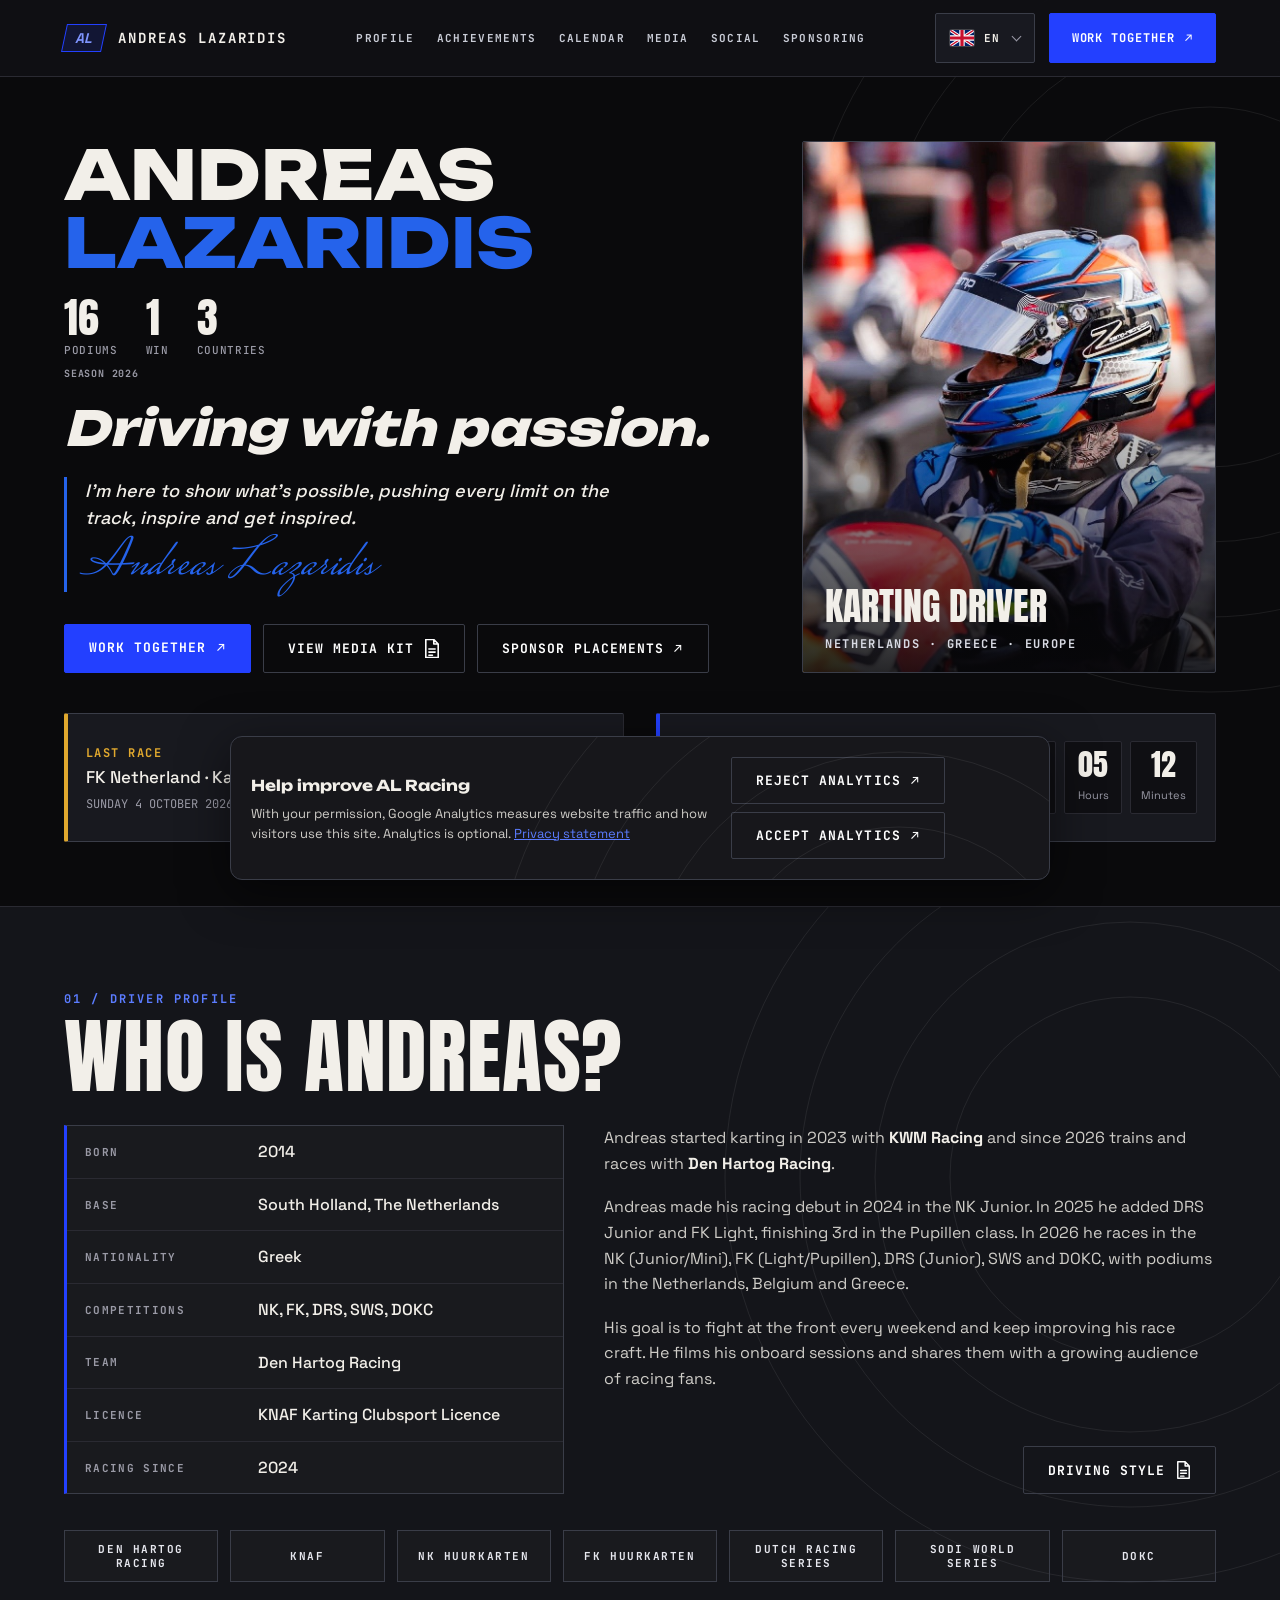
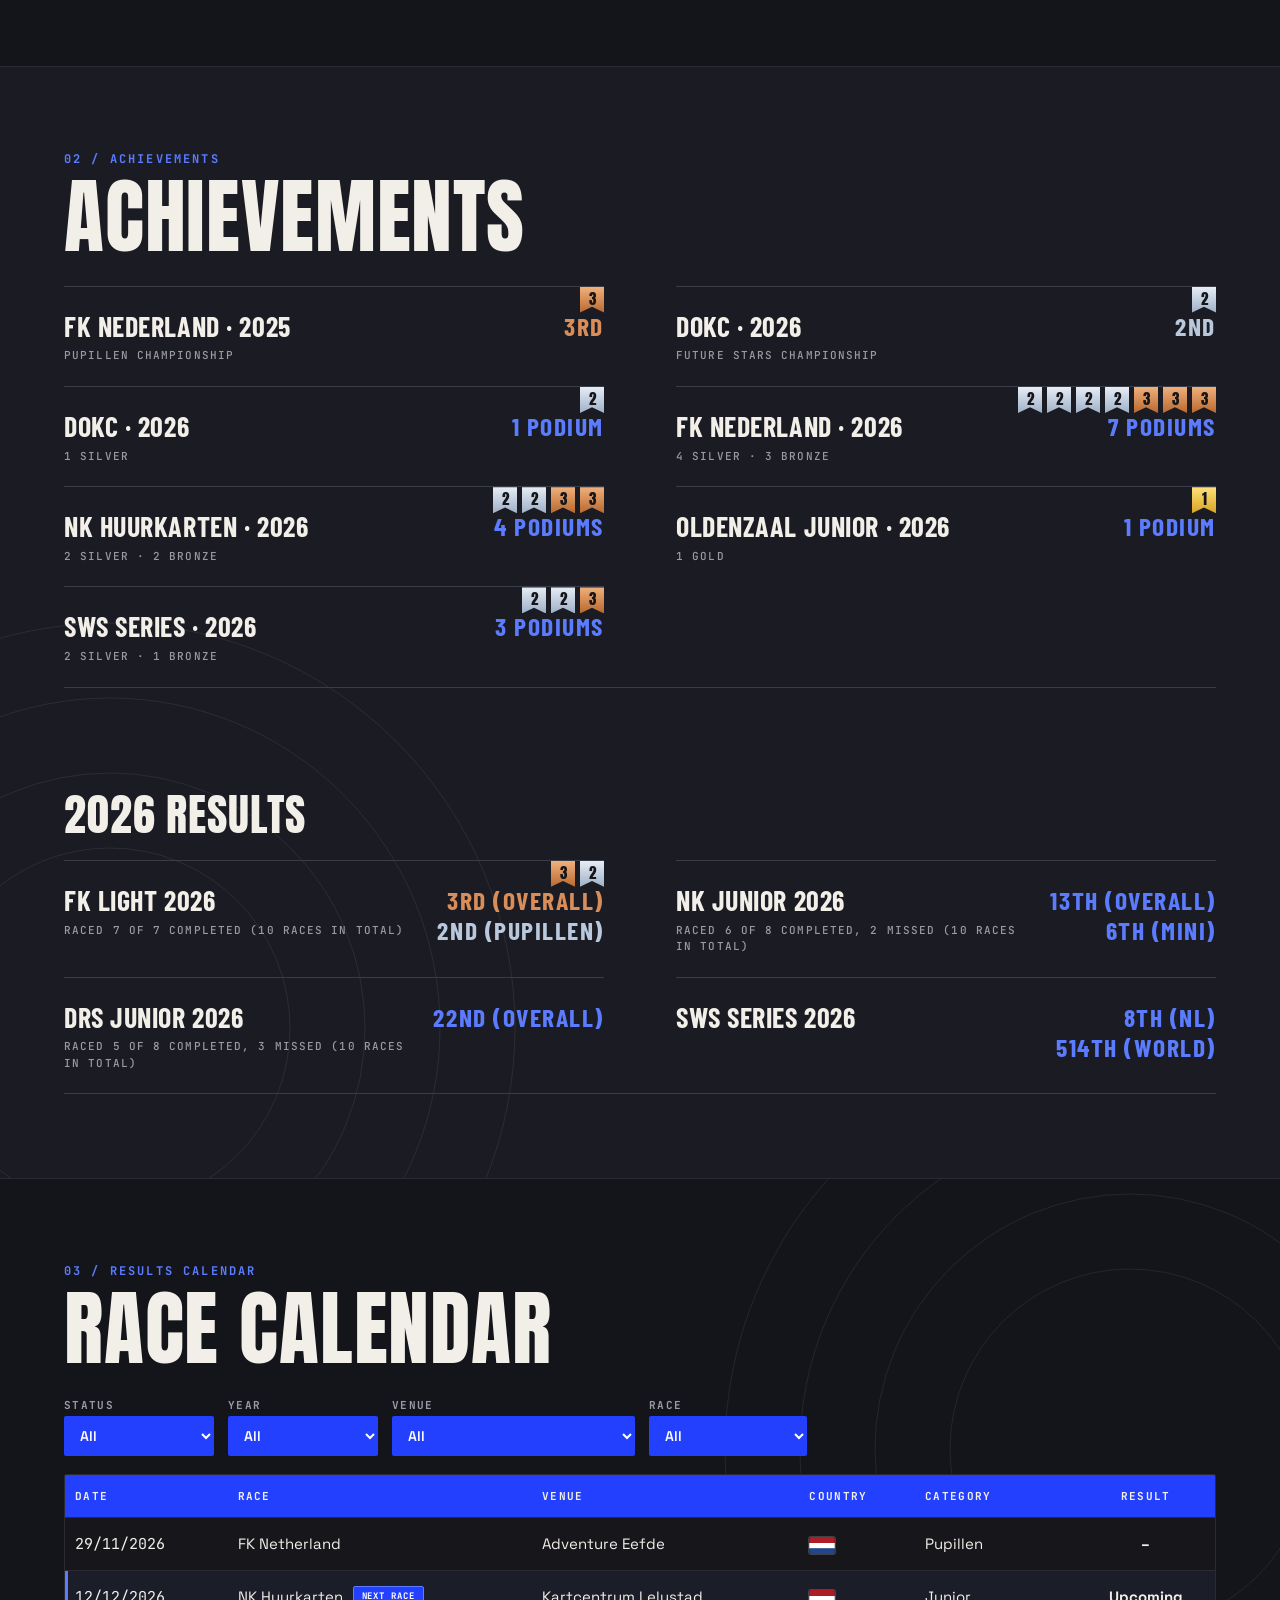
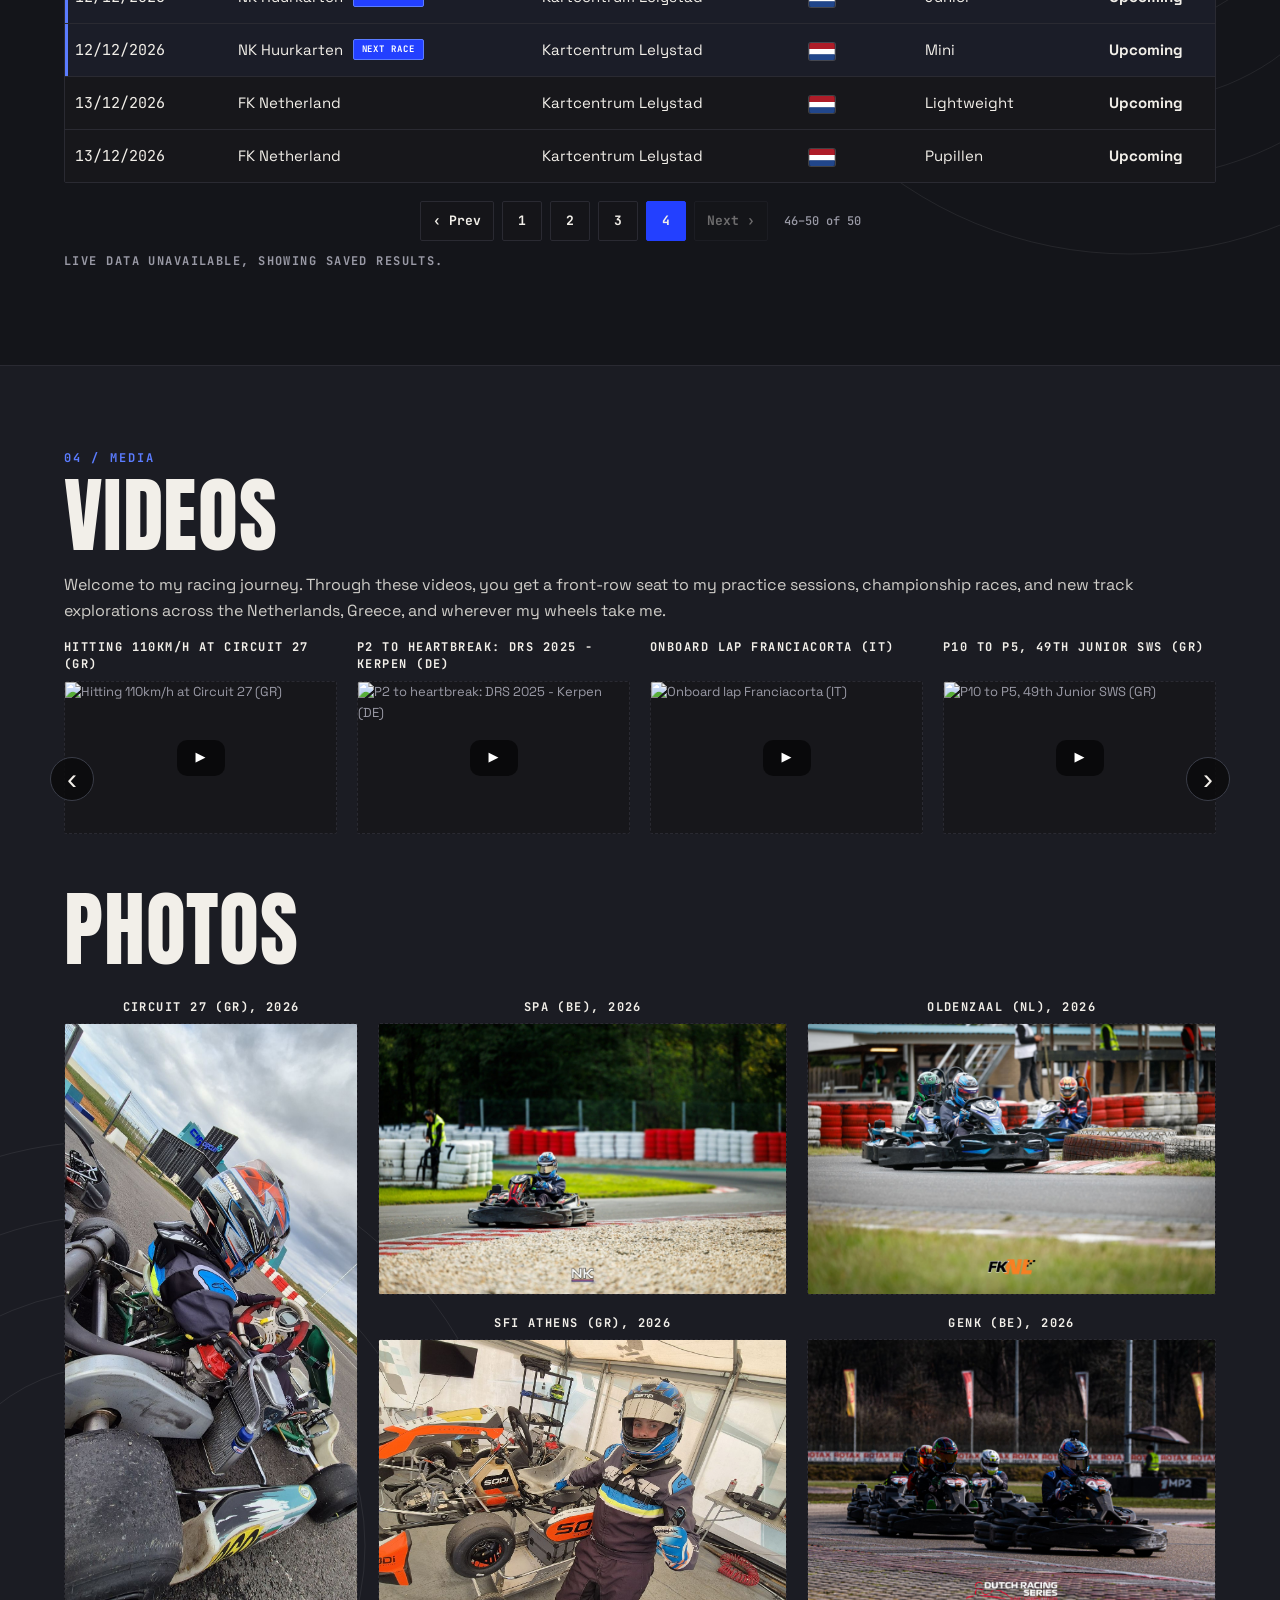
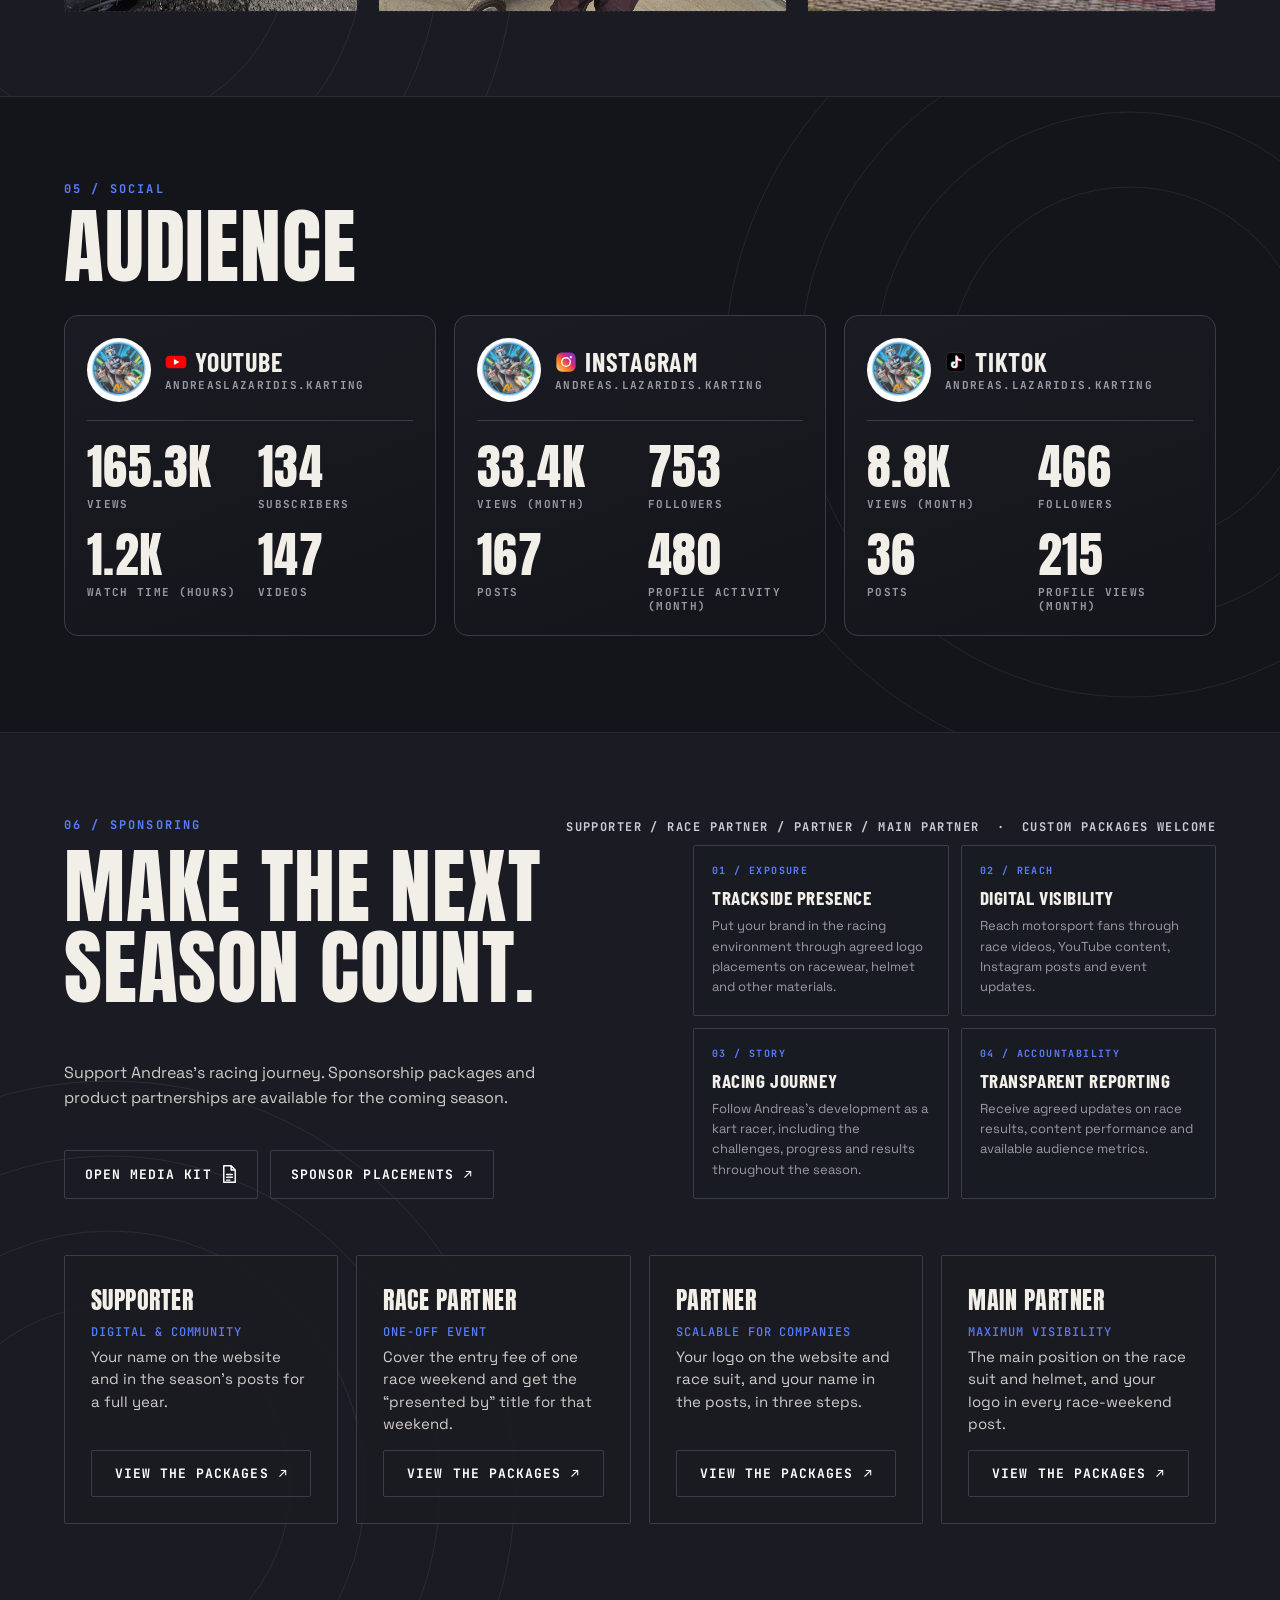
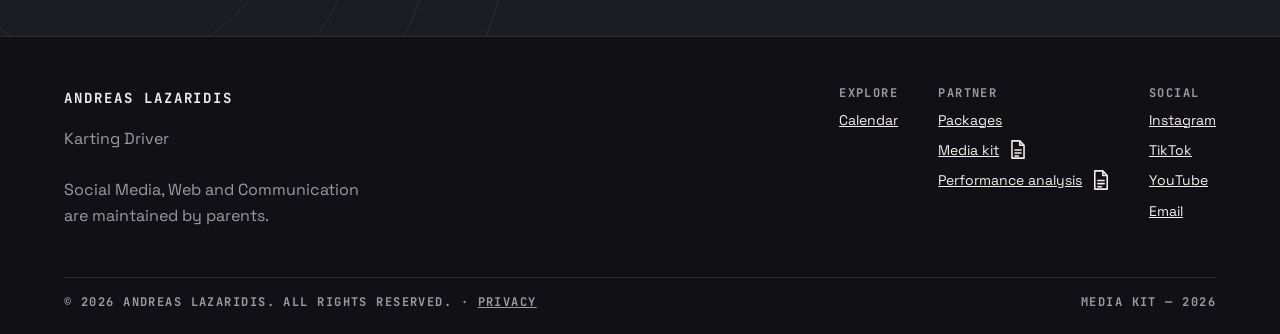
==== commit 7e6b5930: "Hero stat bar, hide empty partners strip, views-first social cards, legs in one row, tolerant dates " ====
--- a/index.html
+++ b/index.html
@@ -51,10 +51,10 @@
 
 <main id="top" class="wrap">
 <div class="hero"><div>
-<h1>Andreas <span>Lazaridis</span></h1><p class="tag" data-i18n="hero_tag">Rijden met passie.</p>
+<h1>Andreas <span>Lazaridis</span></h1><div class="hstats" id="hstats" hidden></div><p class="tag" data-i18n="hero_tag">Rijden met passie.</p>
 <blockquote class="quote"><p data-i18n="hero_quote">Ik wil laten zien wat mogelijk is: grenzen verleggen op de baan, anderen inspireren en zelf geïnspireerd worden.</p>
 <div class="sig" aria-label="Andreas Lazaridis">Andreas Lazaridis</div></blockquote>
-<div class="cta"><a class="btn" data-mail data-i18n="btn_work_together" href="#">Samenwerken</a><a class="btn ghost" href="/mediakit_nl.pdf" target="_blank" rel="noopener" data-i18n="hero_btn_mediakit">Bekijk de mediakit</a><button type="button" class="btn ghost" data-place data-i18n="hero_btn_sponsors">Sponsormogelijkheden</button></div></div>
+<div class="cta"><a class="btn" data-mail data-i18n="btn_work_together" href="#">Samenwerken</a><a class="btn ghost" href="/documents/Andreas_Lazaridis_Sponsoring_Deck_NL.pdf" target="_blank" rel="noopener" data-i18n="hero_btn_mediakit">Bekijk de mediakit</a><button type="button" class="btn ghost" data-place data-i18n="hero_btn_sponsors">Sponsormogelijkheden</button></div></div>
 <div class="portrait"><img src="/images/portrait.jpg" width="850" height="1164" alt="Andreas Lazaridis holding his helmet" fetchpriority="high" decoding="async" onerror="this.style.display='none'">
 <div class="mantra" data-i18n-first="hero_mantra">Kartcoureur<span class="mono" data-i18n="hero_mantra_sub">Nederland · Griekenland · Europa</span></div></div></div>
 
@@ -134,7 +134,7 @@
 <div class="benefit"><span class="mono">04 / Transparantie</span><h3 data-i18n="benefit_4_title">Transparante rapportage</h3><p data-i18n="benefit_4_desc">Ontvang afgesproken updates over race-resultaten, contentprestaties en beschikbare publieksstatistieken.</p></div>
 </div>
 <p class="lead" data-i18n="sponsoring_lead">Steun Andreas' race-avontuur. Sponsorpakketten en productpartnerschappen zijn beschikbaar voor het komende seizoen.</p>
-<div class="cta"><a class="btn ghost" href="/mediakit_nl.pdf" target="_blank" rel="noopener" data-i18n="sponsoring_btn_mediakit">Open de mediakit</a><button type="button" class="btn ghost" data-place data-i18n="hero_btn_sponsors">Sponsormogelijkheden</button></div>
+<div class="cta"><a class="btn ghost" href="/documents/Andreas_Lazaridis_Sponsoring_Deck_NL.pdf" target="_blank" rel="noopener" data-i18n="sponsoring_btn_mediakit">Open de mediakit</a><button type="button" class="btn ghost" data-place data-i18n="hero_btn_sponsors">Sponsormogelijkheden</button></div>
 <p class="side mono" data-i18n="sponsoring_side_note">Supporter / Race Partner / Partner / Main Partner &nbsp;·&nbsp; Maatwerkpakketten mogelijk</p>
 <div class="pk" id="packages">
 <div><h3>Supporter</h3><p class="pk-tag" data-i18n="pp_sup_tag">Digitaal &amp; community</p><p class="pk-desc" data-i18n="pk_sup_desc">Je naam een heel jaar op de website en in de posts van het seizoen.</p><button type="button" class="btn ghost pk-cta" data-pp-open data-i18n="pp_open">Bekijk de pakketten</button></div>
@@ -145,7 +145,7 @@
 </div></section>
 
 <footer><div class="wrap"><div class="fgrid"><div><div class="logo">ANDREAS LAZARIDIS</div><p><span data-i18n="hero_mantra">Kartcoureur</span><br><br><span data-i18n="footer_tagline">Social media, website en communicatie worden door de ouders beheerd.</span></p></div><div class="fcols"><div><span class="mono" data-i18n="footer_explore">Ontdek</span><a href="#calendar" data-i18n="footer_calendar">Kalender</a></div>
-<div><span class="mono">Partner</span><a href="#sponsoring" data-i18n="footer_packages">Pakketten</a><a href="/mediakit_nl.pdf" target="_blank" rel="noopener" data-i18n="footer_mediakit">Mediakit</a><a data-i18n="footer_performance" href="/documents/Andreas-Lazaridis-Performance-Analysis.pdf" target="_blank" rel="noopener">Prestatieanalyse</a></div>
+<div><span class="mono">Partner</span><a href="#sponsoring" data-i18n="footer_packages">Pakketten</a><a href="/documents/Andreas_Lazaridis_Sponsoring_Deck_NL.pdf" target="_blank" rel="noopener" data-i18n="footer_mediakit">Mediakit</a><a data-i18n="footer_performance" href="/documents/Andreas-Lazaridis-Performance-Analysis.pdf" target="_blank" rel="noopener">Prestatieanalyse</a></div>
 <div><span class="mono">Sociale media</span><a data-k="instagram" href="#">Instagram</a><a data-k="tiktok" href="#">TikTok</a><a data-k="youtube" href="#">YouTube</a><a data-mail href="#">E-mail</a></div></div></div>
 <div class="copy mono"><span><span data-i18n="footer_rights">© 2026 Andreas Lazaridis. Alle rechten voorbehouden.</span> · <a href="/nl/privacy.html" target="_blank" rel="noopener" data-i18n="footer_privacy">Privacy</a></span><span>Mediakit — 2026</span></div></div></footer>
 
@@ -165,9 +165,9 @@
   defaultTime:"10:00"                             // used when a race row has no time
 };
 const UI=(()=>{const dictionaries={
-  nl:{all:"Alle",upcoming:"Aankomend",completed:"Verreden",noRaces:"Geen races gevonden voor deze filters.",prev:"Vorige",next:"Volgende",previousPage:"Vorige pagina",nextPage:"Volgende pagina",of:"van",nextRace:"VOLGENDE RACE",previousRace:"VORIGE RACE",viewAll:"Bekijk alle",photos:"foto's",add:"Toevoegen",updated:"Bijgewerkt",yourLogo:"Jouw logo kan hier staan",contactUs:"neem contact op",photo:"Foto:",gold:"goud",silver:"zilver",bronze:"brons",podium:"podium",podiums:"podiums",dateLocale:"nl-NL"},
-  en:{all:"All",upcoming:"Upcoming",completed:"Completed",noRaces:"No races match these filters.",prev:"Prev",next:"Next",previousPage:"Previous page",nextPage:"Next page",of:"of",nextRace:"NEXT RACE",previousRace:"PREVIOUS RACE",viewAll:"View all",photos:"photos",add:"Add",updated:"Updated",yourLogo:"Your logo can be here",contactUs:"contact us",photo:"Photo:",gold:"gold",silver:"silver",bronze:"bronze",podium:"podium",podiums:"podiums",dateLocale:"en-GB"},
-  el:{all:"Όλα",upcoming:"Προσεχείς",completed:"Ολοκληρωμένοι",noRaces:"Δεν υπάρχουν αγώνες που να ταιριάζουν στα φίλτρα.",prev:"Προηγ.",next:"Επόμ.",previousPage:"Προηγούμενη σελίδα",nextPage:"Επόμενη σελίδα",of:"από",nextRace:"ΕΠΟΜΕΝΟΣ ΑΓΩΝΑΣ",previousRace:"ΠΡΟΗΓΟΥΜΕΝΟΣ ΑΓΩΝΑΣ",viewAll:"Προβολή όλων",photos:"φωτογραφιών",add:"Προσθήκη",updated:"Ενημερώθηκε",yourLogo:"Το λογότυπό σας μπορεί να εμφανιστεί εδώ",contactUs:"επικοινωνήστε μαζί μας",photo:"Φωτογραφία:",gold:"χρυσά",silver:"ασημένια",bronze:"χάλκινα",podium:"βάθρο",podiums:"βάθρα",dateLocale:"el-GR"}
+  nl:{all:"Alle",upcoming:"Aankomend",completed:"Verreden",noRaces:"Geen races gevonden voor deze filters.",prev:"Vorige",next:"Volgende",previousPage:"Vorige pagina",nextPage:"Volgende pagina",of:"van",nextRace:"VOLGENDE RACE",previousRace:"VORIGE RACE",viewAll:"Bekijk alle",photos:"foto's",add:"Toevoegen",updated:"Bijgewerkt",yourLogo:"Jouw logo kan hier staan",contactUs:"neem contact op",photo:"Foto:",gold:"goud",silver:"zilver",bronze:"brons",podium:"podium",podiums:"podiums",statWin:"overwinning",statWins:"overwinningen",statCountry:"land",statCountries:"landen",statViews:"YouTube-views",statSeason:"Seizoen",updatedOn:"Bijgewerkt",dateLocale:"nl-NL"},
+  en:{all:"All",upcoming:"Upcoming",completed:"Completed",noRaces:"No races match these filters.",prev:"Prev",next:"Next",previousPage:"Previous page",nextPage:"Next page",of:"of",nextRace:"NEXT RACE",previousRace:"PREVIOUS RACE",viewAll:"View all",photos:"photos",add:"Add",updated:"Updated",yourLogo:"Your logo can be here",contactUs:"contact us",photo:"Photo:",gold:"gold",silver:"silver",bronze:"bronze",podium:"podium",podiums:"podiums",statWin:"win",statWins:"wins",statCountry:"country",statCountries:"countries",statViews:"YouTube views",statSeason:"Season",updatedOn:"Updated",dateLocale:"en-GB"},
+  el:{all:"Όλα",upcoming:"Προσεχείς",completed:"Ολοκληρωμένοι",noRaces:"Δεν υπάρχουν αγώνες που να ταιριάζουν στα φίλτρα.",prev:"Προηγ.",next:"Επόμ.",previousPage:"Προηγούμενη σελίδα",nextPage:"Επόμενη σελίδα",of:"από",nextRace:"ΕΠΟΜΕΝΟΣ ΑΓΩΝΑΣ",previousRace:"ΠΡΟΗΓΟΥΜΕΝΟΣ ΑΓΩΝΑΣ",viewAll:"Προβολή όλων",photos:"φωτογραφιών",add:"Προσθήκη",updated:"Ενημερώθηκε",yourLogo:"Το λογότυπό σας μπορεί να εμφανιστεί εδώ",contactUs:"επικοινωνήστε μαζί μας",photo:"Φωτογραφία:",gold:"χρυσά",silver:"ασημένια",bronze:"χάλκινα",podium:"βάθρο",podiums:"βάθρα",statWin:"νίκη",statWins:"νίκες",statCountry:"χώρα",statCountries:"χώρες",statViews:"προβολές YouTube",statSeason:"Σεζόν",updatedOn:"Ενημέρωση",dateLocale:"el-GR"}
 };return dictionaries[document.documentElement.lang]||dictionaries.en;})();
 const LOGO_DIR="/images/logos/";   // folder that holds the logo files (shown when you hover a link)
 const CHIPS=[ // [label, logo file, link]  leave the link "" for no link
@@ -252,7 +252,7 @@
 ["2026-12-13","FK Netherland","Kartcentrum Lelystad","NL","Pupillen",""]];
 /* ========================================= */
 
-const iso=d=>{const m=d.match(/^(\d{1,2})\/(\d{1,2})\/(\d{4})$/);return m?m[3]+"-"+m[2].padStart(2,"0")+"-"+m[1].padStart(2,"0"):d},$=id=>document.getElementById(id), K=["date","race","venue","country","category","result","time"];
+const iso=d=>{const m=d.match(/^(\d{1,2})[\/.](\d{1,2})[\/.](\d{4})$/);if(!m)return d;let a=+m[1],b=+m[2];if(b>12&&a<=12)[a,b]=[b,a]; /* 10/25/2026 (month first) is read as 25 Oct */ return m[3]+"-"+String(b).padStart(2,"0")+"-"+String(a).padStart(2,"0")},$=id=>document.getElementById(id), K=["date","race","venue","country","category","result","time"];
 document.querySelectorAll("[data-mail]").forEach(a=>a.href="mailto:"+CFG.email+"?subject="+encodeURIComponent((a.dataset.subject||"Sponsorship enquiry")+" - Andreas Lazaridis"));
 document.querySelectorAll("[data-k]").forEach(a=>{a.href=CFG.links[a.dataset.k];a.target="_blank";a.rel="noopener"});
 
@@ -269,10 +269,17 @@
   const lines=o.map(x=>{const n=ord(x);return `<span${n>0&&n<4?` class="p${n}"`:""}>${x}</span>`}).join("");
   return `<div class="row">${rib}<div><h3>${t}</h3>${c?`<small>${c}</small>`:""}</div><div class="out">${lines}</div></div>`};
 const SERIES_LABEL={"FK Netherland":"FK Nederland"};  // calendar name -> name shown in the achievements
+const legsOf=v=>String(v||"").split(/\s*[\/·|;]\s*/).map(x=>x.trim()).filter(Boolean); // "3 / 1 / 2" -> the legs of one race
+const podN=x=>{const n=parseInt(x,10);return n>0&&n<4?n:0};
+function mergeLegs(all){ // rows with the same date, race, venue and category are legs of one race: show them as one row ("3 / 1 / 2")
+  const m=new Map(),out=[];
+  all.forEach(r=>{const k=[r.date,r.race,r.venue,r.category].join("|"),g=m.get(k);
+    if(!g){const c={...r};m.set(k,c);out.push(c)}else if(r.result)g.result=g.result?g.result+" / "+r.result:r.result});
+  return out}
 function autoAch(all){ // podium counts per series and year, straight from the calendar results (1st-3rd place)
   const m={};
-  all.forEach(r=>{const n=parseInt(r.result),y=String(r.date||"").slice(0,4);if(!(n>0&&n<4)||!/^\d{4}$/.test(y))return;
-    const k=y+"|"+r.race;(m[k]=m[k]||{y,race:r.race,c:[0,0,0]}).c[n-1]++});
+  all.forEach(r=>{const y=String(r.date||"").slice(0,4);if(!/^\d{4}$/.test(y))return;
+    legsOf(r.result).forEach(l=>{const n=podN(l);if(!n)return;const k=y+"|"+r.race;(m[k]=m[k]||{y,race:r.race,c:[0,0,0]}).c[n-1]++})});
   return Object.values(m).sort((a,b)=>b.y-a.y||a.race.localeCompare(b.race)).slice(0,6).map(x=>{
     const tot=x.c[0]+x.c[1]+x.c[2],names=[UI.gold,UI.silver,UI.bronze],pods=[];
     x.c.forEach((q,i)=>{for(let j=0;j<q;j++)pods.push(i+1)});
@@ -312,19 +319,30 @@
 const flagCode=v=>{v=String(v||"").trim();const re=[...v].filter(ch=>{const c=ch.codePointAt(0);return c>=0x1F1E6&&c<=0x1F1FF}).map(ch=>String.fromCharCode(ch.codePointAt(0)-0x1F1E6+65)).join("");
   return re.length==2?re:(/^[A-Za-z]{2}$/.test(v)&&!CNAMES[v.toLowerCase()]?v.toUpperCase():CNAMES[v.toLowerCase()]||v.toUpperCase())};
 const flagHTML=v=>{const c=flagCode(v),f=FLAGS[c];return f?`<span class="flag" role="img" aria-label="${f[0]}" title="${f[0]}"><svg viewBox="0 0 30 20" aria-hidden="true">${f[1]}</svg></span>`:esc(v||"")}; // unknown country: show the text as typed
-function renderSocial(sheet){ // sheet = {platform(lowercase): [[metric,value],...]}; falls back to SOCIAL above
+function renderSocial(sheet,upd){ // sheet = {platform(lowercase): [[metric,value],...]}; falls back to SOCIAL above
   $("soc").innerHTML=SOCIAL.map(s=>{const sh=(sheet&&sheet[s[0].toLowerCase()])||[],m=s[2].map(x=>{const f=sh.find(y=>y[0].toLowerCase()==x[0].toLowerCase());return [x[0],f?f[1]:x[1]]});
     sh.forEach(y=>{if(!m.some(x=>x[0].toLowerCase()==y[0].toLowerCase()))m.push(y)});
-    return `<a class="plat" href="${CFG.links[s[0].toLowerCase()]}" target="_blank" rel="noopener noreferrer" aria-label="${s[0]} (opens in a new tab)"><div class="ph-h"><img class="avatar" src="${(CFG.avatars&&CFG.avatars[s[0].toLowerCase()])||"/images/avatar.png"}" alt="" width="64" height="64" loading="lazy" decoding="async"><div><h3><span class="ico">${ICONS[s[0]]}</span>${s[0]}</h3><span class="mono">${s[1]}</span></div></div><div class="row">${m.map(x=>`<div><b>${esc(fmtNum(x[1]))}</b><span class="mono">${esc(x[0])}</span></div>`).join("")}</div></a>`}).join("")}
+    m.sort((a,b)=>(/^views/i.test(b[0])?1:0)-(/^views/i.test(a[0])?1:0)); // lead with views: big numbers first
+    const ud=upd&&upd[s[0].toLowerCase()];
+    return `<a class="plat" href="${CFG.links[s[0].toLowerCase()]}" target="_blank" rel="noopener noreferrer" aria-label="${s[0]} (opens in a new tab)"><div class="ph-h"><img class="avatar" src="${(CFG.avatars&&CFG.avatars[s[0].toLowerCase()])||"/images/avatar.png"}" alt="" width="64" height="64" loading="lazy" decoding="async"><div><h3><span class="ico">${ICONS[s[0]]}</span>${s[0]}</h3><span class="mono">${s[1]}</span></div></div><div class="row">${m.map(x=>`<div><b>${esc(fmtNum(x[1]))}</b><span class="mono">${esc(x[0])}</span></div>`).join("")}</div>${ud?`<span class="mono upd">${UI.updatedOn} ${fmt(ud)}</span>`:""}</a>`}).join("")}
 renderSocial();
+function paintStats(){ // hero stat bar; shows nothing until the calendar results are in
+  const h=window.HSTAT,el=$("hstats");if(!h||!el||!(h.pod>0))return;
+  const v=Number(String(window.YTV||"").replace(/[ ,]/g,"")),views=v>0?(v>=1e4?Math.round(v/1e3)+"K":fmtNum(String(v))):"";
+  const it=[[h.pod,h.pod==1?UI.podium:UI.podiums]];
+  if(h.win)it.push([h.win,h.win==1?UI.statWin:UI.statWins]);
+  if(h.cty)it.push([h.cty,h.cty==1?UI.statCountry:UI.statCountries]);
+  if(views)it.push([views,UI.statViews]);
+  el.innerHTML=it.map(x=>`<div><b>${esc(String(x[0]))}</b><span>${esc(x[1])}</span></div>`).join("")+`<small class="mono">${UI.statSeason} ${h.y}</small>`;
+  el.hidden=false}
 async function fetchText(url){const response=await fetch(url);if(!response.ok)throw new Error("Request failed: "+response.status);return response.text()}
 async function loadSocial(){ // numbers come from the Google Sheet "Social" tab: platform, metric, value, updated
   if(!CFG.socialSheet)return;
   try{const r=csv(await fetchText(CFG.socialSheet)),hd=r[0].map(x=>x.trim().toLowerCase()),pi=hd.indexOf("platform"),mi=hd.indexOf("metric"),vi=hd.indexOf("value"),ui=hd.indexOf("updated");
     if(pi<0||mi<0||vi<0)return;
-    const out={};let latest="";
-    r.slice(1).filter(x=>x[pi]&&x[pi].trim()&&x[mi]&&x[mi].trim()&&(x[vi]||"").trim()!=="").forEach(x=>{(out[x[pi].trim().toLowerCase()]=out[x[pi].trim().toLowerCase()]||[]).push([x[mi].trim(),x[vi].trim()]);const u=ui>=0?(x[ui]||"").trim().slice(0,10):"";if(u>latest&&/^\d{4}-\d{2}-\d{2}$/.test(u))latest=u});
-    if(Object.keys(out).length){renderSocial(out);if(latest)$("socNote").textContent=UI.updated+" "+fmt(latest)}}catch(e){}
+    const out={},upd={};let latest="";
+    r.slice(1).filter(x=>x[pi]&&x[pi].trim()&&x[mi]&&x[mi].trim()&&(x[vi]||"").trim()!=="").forEach(x=>{(out[x[pi].trim().toLowerCase()]=out[x[pi].trim().toLowerCase()]||[]).push([x[mi].trim(),x[vi].trim()]);const u=ui>=0?(x[ui]||"").trim().slice(0,10):"";if(/^\d{4}-\d{2}-\d{2}$/.test(u)){if(u>latest)latest=u;const p=x[pi].trim().toLowerCase();if(u>(upd[p]||""))upd[p]=u}});
+    if(Object.keys(out).length){renderSocial(out,upd);const yv=(out.youtube||[]).find(y=>/^views$/i.test(y[0]));if(yv){window.YTV=yv[1];paintStats()}}}catch(e){}
 }
 loadSocial();
 
@@ -342,6 +360,7 @@
 const fmt=d=>d.split("-").reverse().join("/");
 
 load().then(all=>{
+  all=mergeLegs(all);
   all.sort((a,b)=>when(a)-when(b));
   autoRows=autoAch(all);paintAch();
   const now=new Date(), done=r=>new Date(r.date+"T23:59:59")<now;
@@ -370,11 +389,13 @@
         $("rows").innerHTML = list.length ? list.slice(start, start + PER).map(r => {
           const resultNumber = String(r.result || "").match(/\d+/);
           const n = resultNumber ? parseInt(resultNumber[0], 10) : NaN;
-          const c = n == 1 ? "r1" : n == 2 ? "r2" : n == 3 ? "r3" : "";
+          const c = legsOf(r.result).length > 1 ? "" : n == 1 ? "r1" : n == 2 ? "r2" : n == 3 ? "r3" : "";
           const key = eventKey(r);
           const ribbon = key === nextKey ? `<span class="race-ribbon next-race">${UI.nextRace}</span>` : key === previousKey ? `<span class="race-ribbon previous-race">${UI.previousRace}</span>` : "";
           const medal = n === 1 ? "🥇 " : n === 2 ? "🥈 " : n === 3 ? "🥉 " : "";
-          const result = r.result ? medal + esc(r.result) : (done(r) ? "–" : UI.upcoming);
+          const lg = legsOf(r.result);
+          const medalOf = x => { const q = String(x).match(/\d+/), k = q ? parseInt(q[0], 10) : NaN; return k === 1 ? "🥇 " : k === 2 ? "🥈 " : k === 3 ? "🥉 " : ""; };
+          const result = r.result ? (lg.length > 1 ? lg.map(x => medalOf(x) + esc(x)).join(" · ") : medal + esc(r.result)) : (done(r) ? "–" : UI.upcoming);
           return `<tr class="${key === nextKey ? "is-next-race" : key === previousKey ? "is-previous-race" : ""}"><td class="d">${fmt(r.date)}</td><td><div class="race-cell">${esc(r.race)}${ribbon}</div></td><td>${esc(r.venue)}</td><td>${flagHTML(r.country)}</td><td>${esc(r.category)}</td><td class="r ${c}">${result}</td></tr>`;
         }).join("") : `<tr><td class="empty" colspan="6">${UI.noRaces}</td></tr>`;
         let nav = "";
@@ -394,6 +415,11 @@
         document.querySelector(".filters").scrollIntoView({ behavior: "smooth", block: "start" });
       };
       draw();
+  // hero stat bar: podiums, wins and countries of the latest season with results (every leg counts), plus YouTube views
+  {const y=String((previousEvent||{}).date||"").slice(0,4);
+   if(y){let pod=0,win=0;const cs=new Set();
+    all.forEach(r=>{if(!r.date.startsWith(y)||!r.result||!done(r))return;if(r.country)cs.add(flagCode(r.country));legsOf(r.result).forEach(l=>{const n=podN(l);if(n)pod++;if(n==1)win++})});
+    window.HSTAT={y,pod,win,cty:cs.size};paintStats()}}
   // next race + countdown
   const nx=all.find(r=>!done(r));
   if(nx){$("next").hidden=false;$("nName").textContent=nx.race+" · "+nx.venue;const cats=all.filter(r=>r.date==nx.date&&r.venue==nx.venue&&r.race==nx.race).map(r=>r.category).join(", ");
@@ -408,7 +434,9 @@
     $("last").hidden=false;
     $("lName").textContent=pv.race+" · "+pv.venue;
     $("lMeta").textContent=when(pv).toLocaleDateString(UI.dateLocale||"en-GB",{weekday:"long",day:"numeric",month:"long",year:"numeric"}).toUpperCase();
-    $("lRes").innerHTML=grp.map(r=>{const n=parseInt(r.result);
+    $("lRes").innerHTML=grp.map(r=>{const lg=legsOf(r.result);
+      if(lg.length>1)return `<div class="legs"><b>${lg.map(x=>{const q=podN(x),v=parseInt(x,10);return `<em${q?` class="p${q}"`:""}>${isNaN(v)?esc(x):"P"+v}</em>`}).join("")}</b><span>${esc(r.category)}</span></div>`;
+      const n=parseInt(r.result);
       return `<div class="${n>0&&n<4?"p"+n:""}">${n>0&&n<4?`<i class="rib p${n}" role="img" aria-label="Podium: ${n}${["st","nd","rd"][n-1]} place">${n}</i>`:""}<b>${isNaN(n)?esc(r.result):"P"+n}</b><span>${esc(r.category)}</span></div>`}).join("");
   }
 });
@@ -500,6 +528,8 @@
 // hero partner carousel: 4 tiles in view, free slots show "Your logo can be here", auto-advances (pauses on hover/touch/focus)
 function renderHeroPartners(){
   const ord={main:0,part:1,sup:2},items=[...pList].sort((a,b)=>ord[pTier(a.tier)]-ord[pTier(b.tier)]);
+  const strip=document.querySelector(".spons");if(strip)strip.hidden=!items.length; // no partners yet: hide the strip instead of showing empty slots
+  if(!items.length){clearInterval(spTimer);return}
   const slot=`<a class="sp slot" href="${MAILTO}" aria-label="${UI.yourLogo}: ${UI.contactUs}"><img src="/images/partners/your-logo-here.svg" width="500" height="200" alt="${UI.yourLogo}" loading="lazy" decoding="async"></a>`;
   let html=items.map(p=>{const src=pLogo(p.logo),lk=pLink(p.link),img=src?`<img src="${esc(src)}" alt="${esc(p.name)}" loading="lazy" decoding="async" onerror="this.replaceWith(document.createTextNode(this.alt))">`:esc(p.name);
     return lk?`<a class="sp" href="${esc(lk)}" target="_blank" rel="noopener noreferrer" aria-label="${esc(p.name)} (opens in a new tab)">${img}</a>`:`<span class="sp">${img}</span>`}).join("");
--- a/style.css
+++ b/style.css
@@ -2216,3 +2216,31 @@
   .next.last .cd { flex-wrap: wrap; justify-content: flex-start; }
 }
 .next.last .cd div.p1, .next.last .cd div.p2, .next.last .cd div.p3 { padding-top: 22px; }  /* room for the ribbon above the result */
+
+
+/* hero stat bar */
+.hstats { display: flex; flex-wrap: wrap; align-items: flex-end; gap: 10px 28px; margin: 0 0 22px; }
+.hstats[hidden] { display: none; }
+.hstats div { display: flex; flex-direction: column; }
+.hstats b { font: 400 clamp(28px,3.6vw,42px)/1 var(--disp); color: var(--text); }
+.hstats span { font: 500 11px/1.3 var(--mono); color: var(--muted); text-transform: uppercase; letter-spacing: .06em; margin-top: 4px; }
+.hstats small { flex-basis: 100%; color: var(--muted); font-size: 10px; letter-spacing: .08em; text-transform: uppercase; }
+@media (min-width: 901px) {
+  .hero .hstats { grid-column: 1; grid-row: 2; }
+  .hero .tag { grid-row: 3; }
+  .hero .quote { grid-row: 4; }
+  .hero .cta { grid-row: 5; }
+  .hero .portrait { grid-row: 1 / 6; }
+}
+.spons[hidden] { display: none; }
+
+/* last race: several legs of one race in a single tile */
+.cd .legs b { display: flex; gap: 8px; justify-content: center; font: 400 26px/1.1 Anton,Impact,sans-serif; }
+.cd .legs em { font-style: normal; }
+.cd .legs em.p1 { color: #f5c542; }
+.cd .legs em.p2 { color: #b9c8dc; }
+.cd .legs em.p3 { color: #d98e5a; }
+.next.last .cd .legs { min-width: 0; }
+
+/* per-platform update date on the social cards */
+.soc .plat .upd { display: block; margin-top: 10px; color: var(--muted); font-size: 10px; }
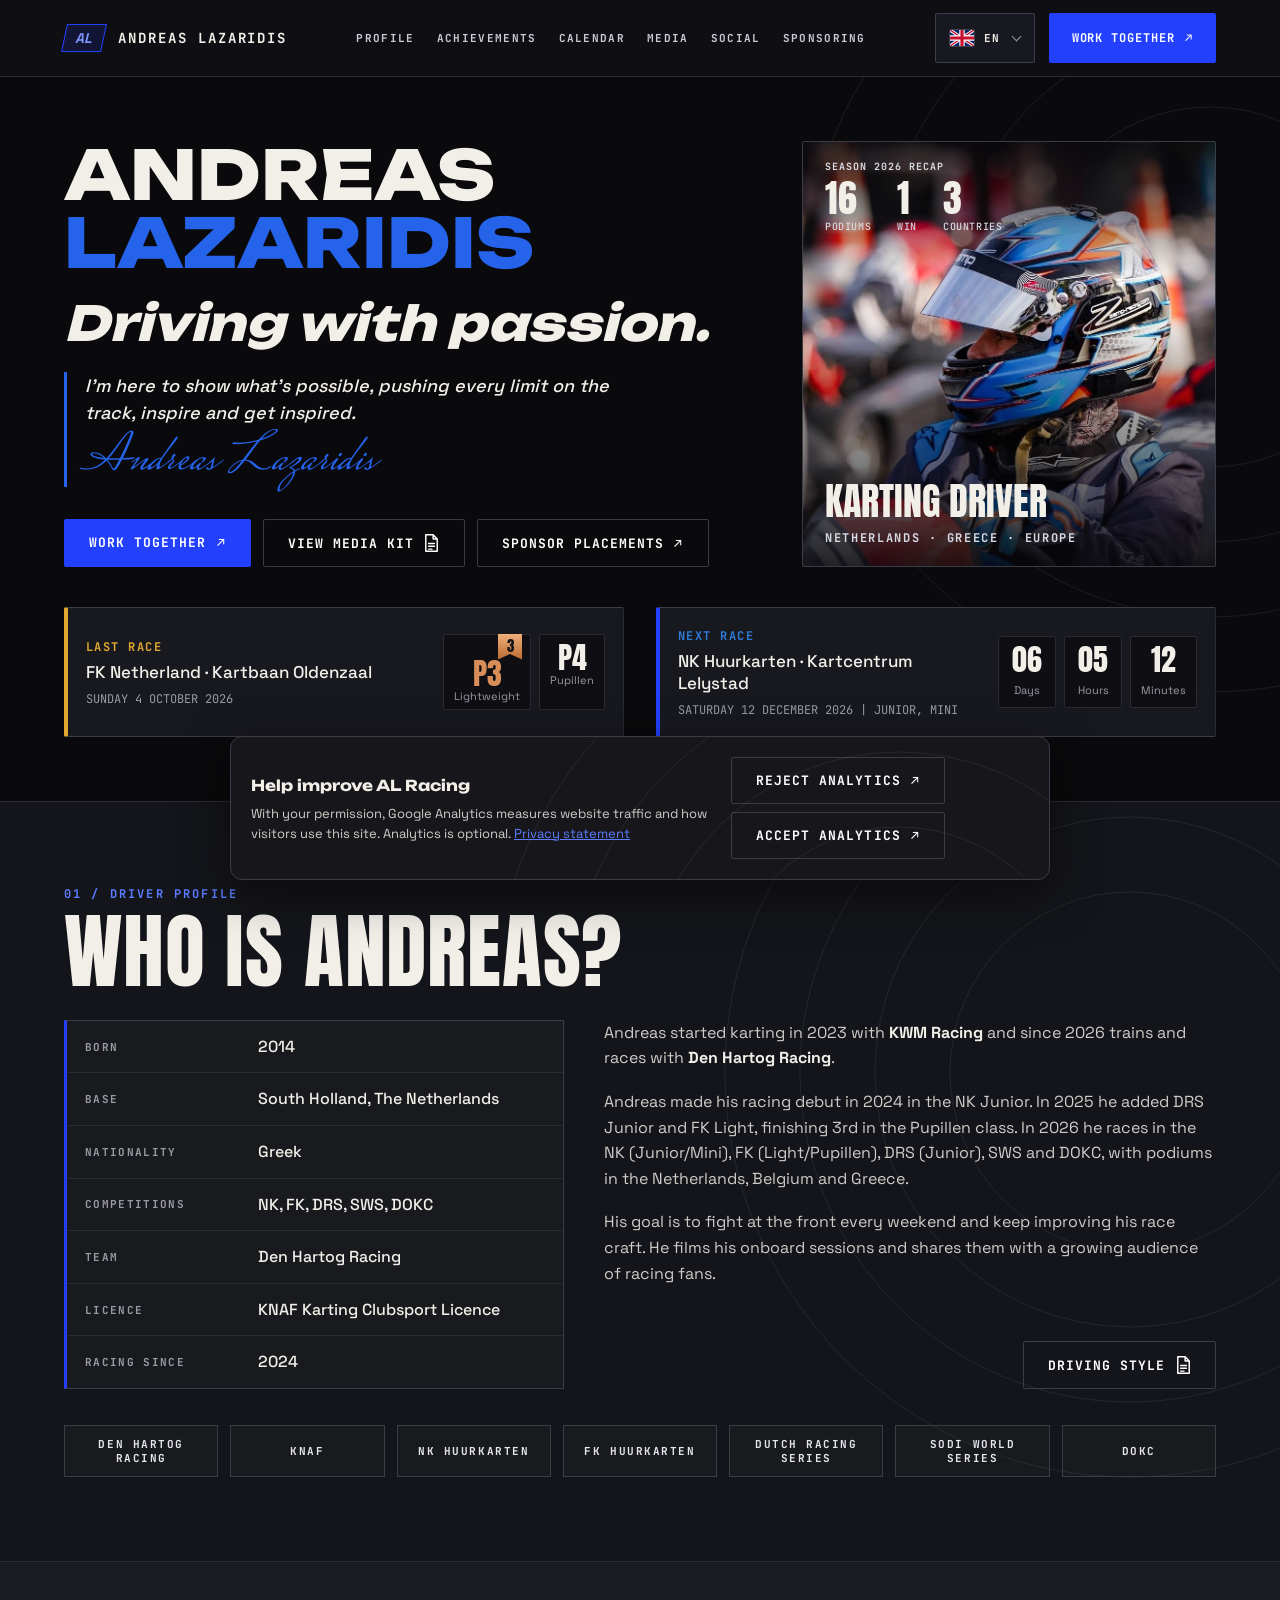
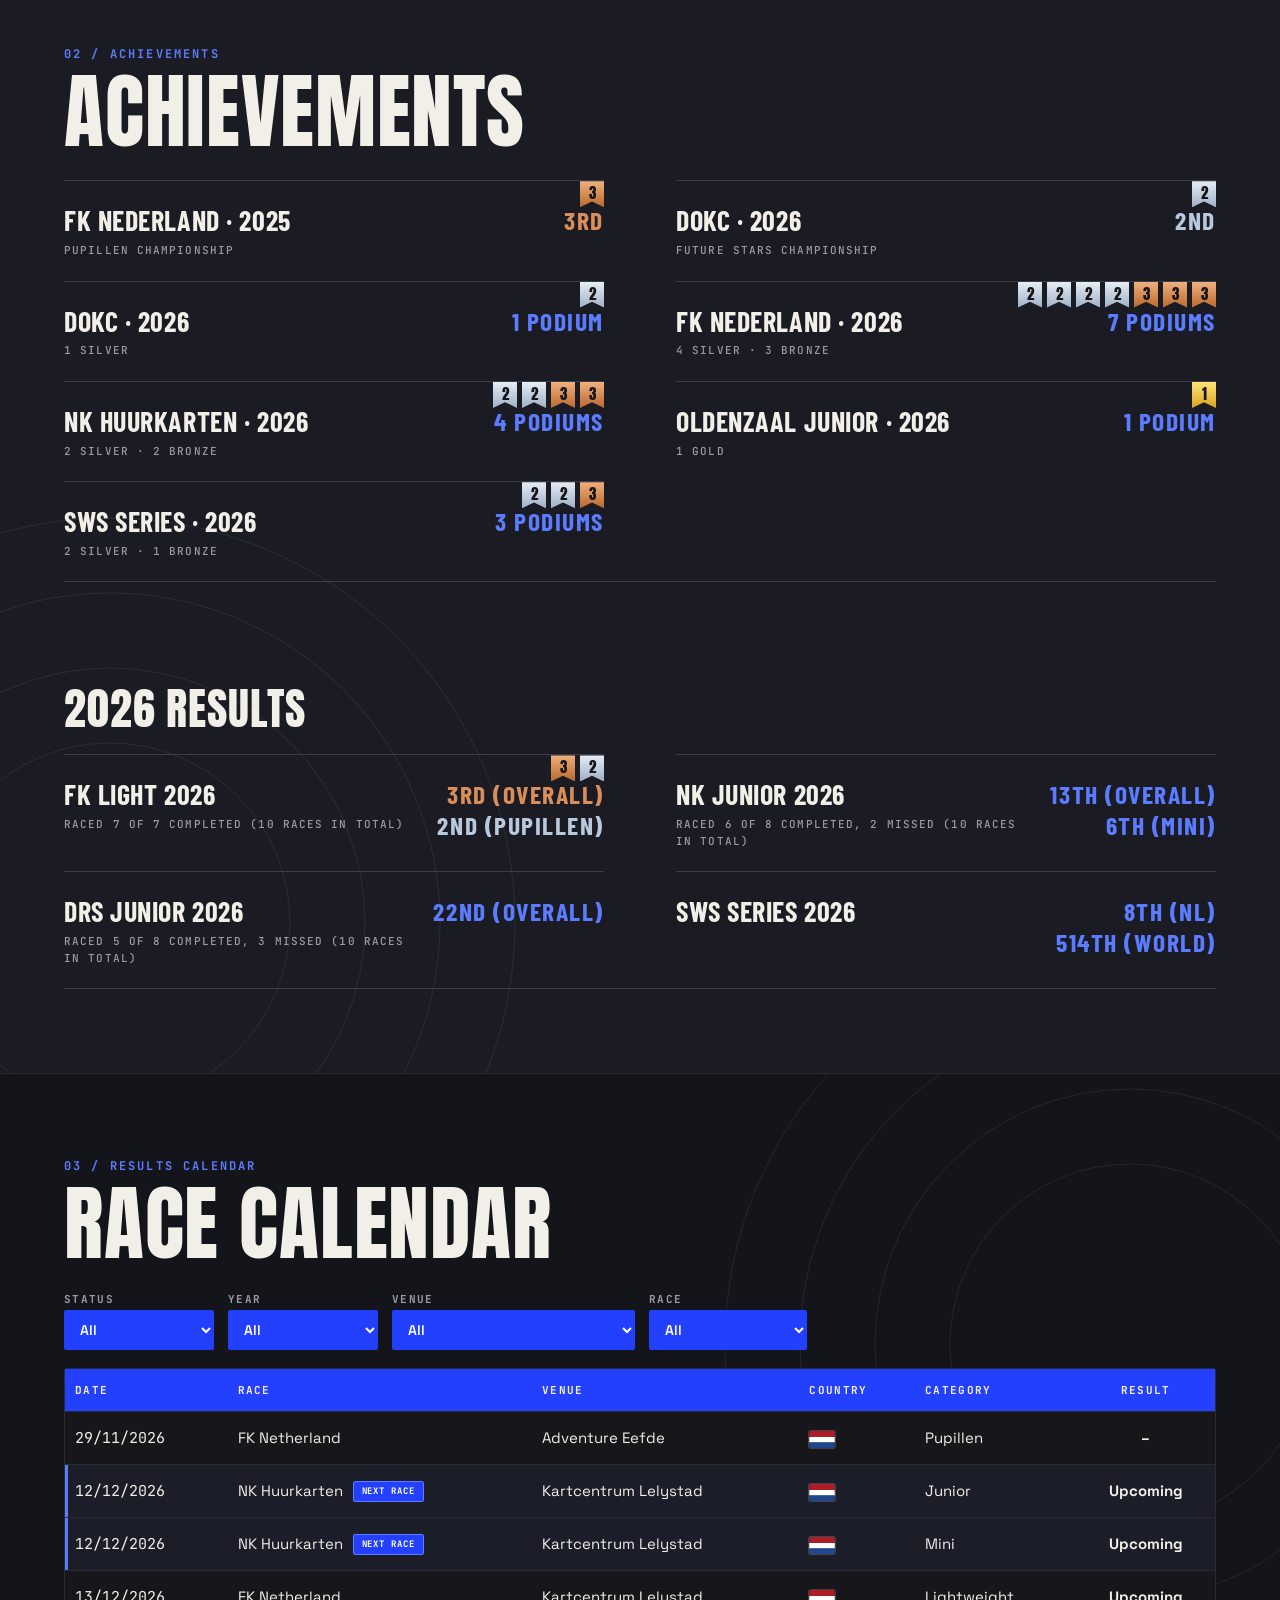
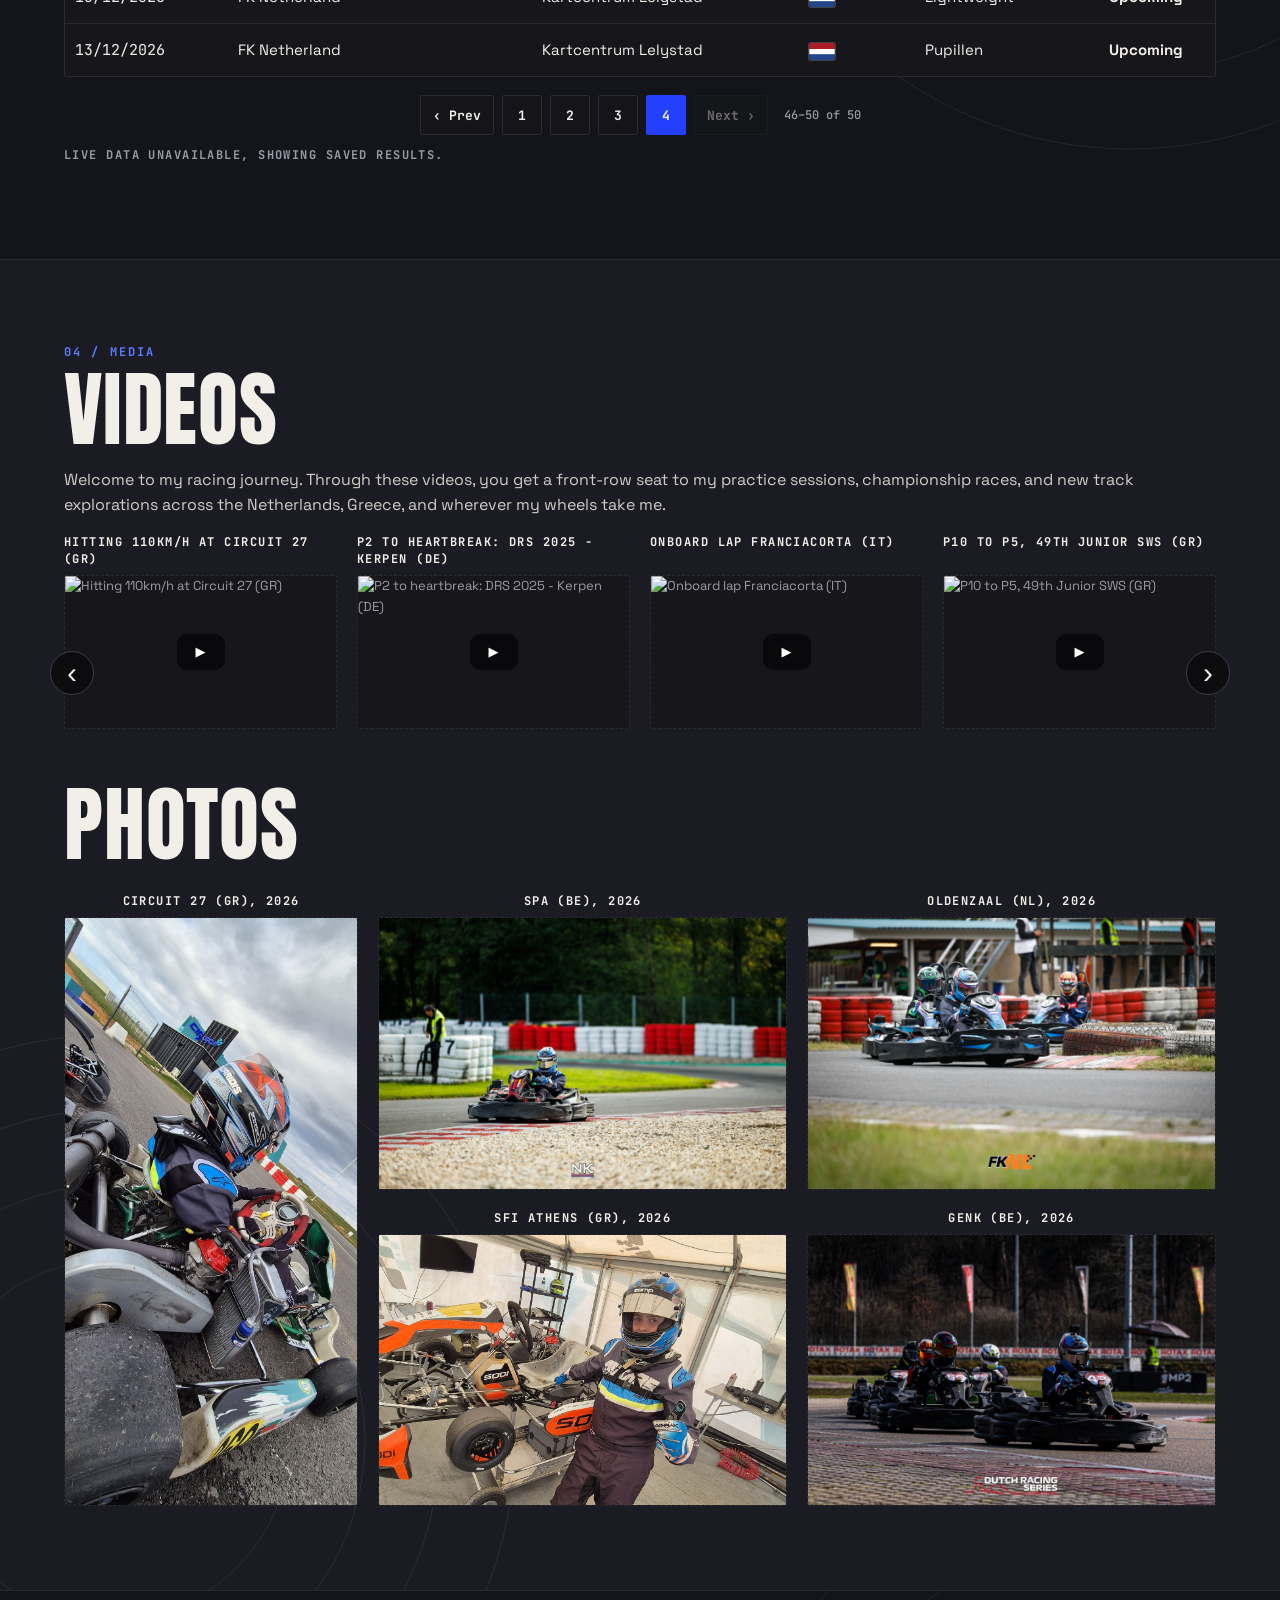
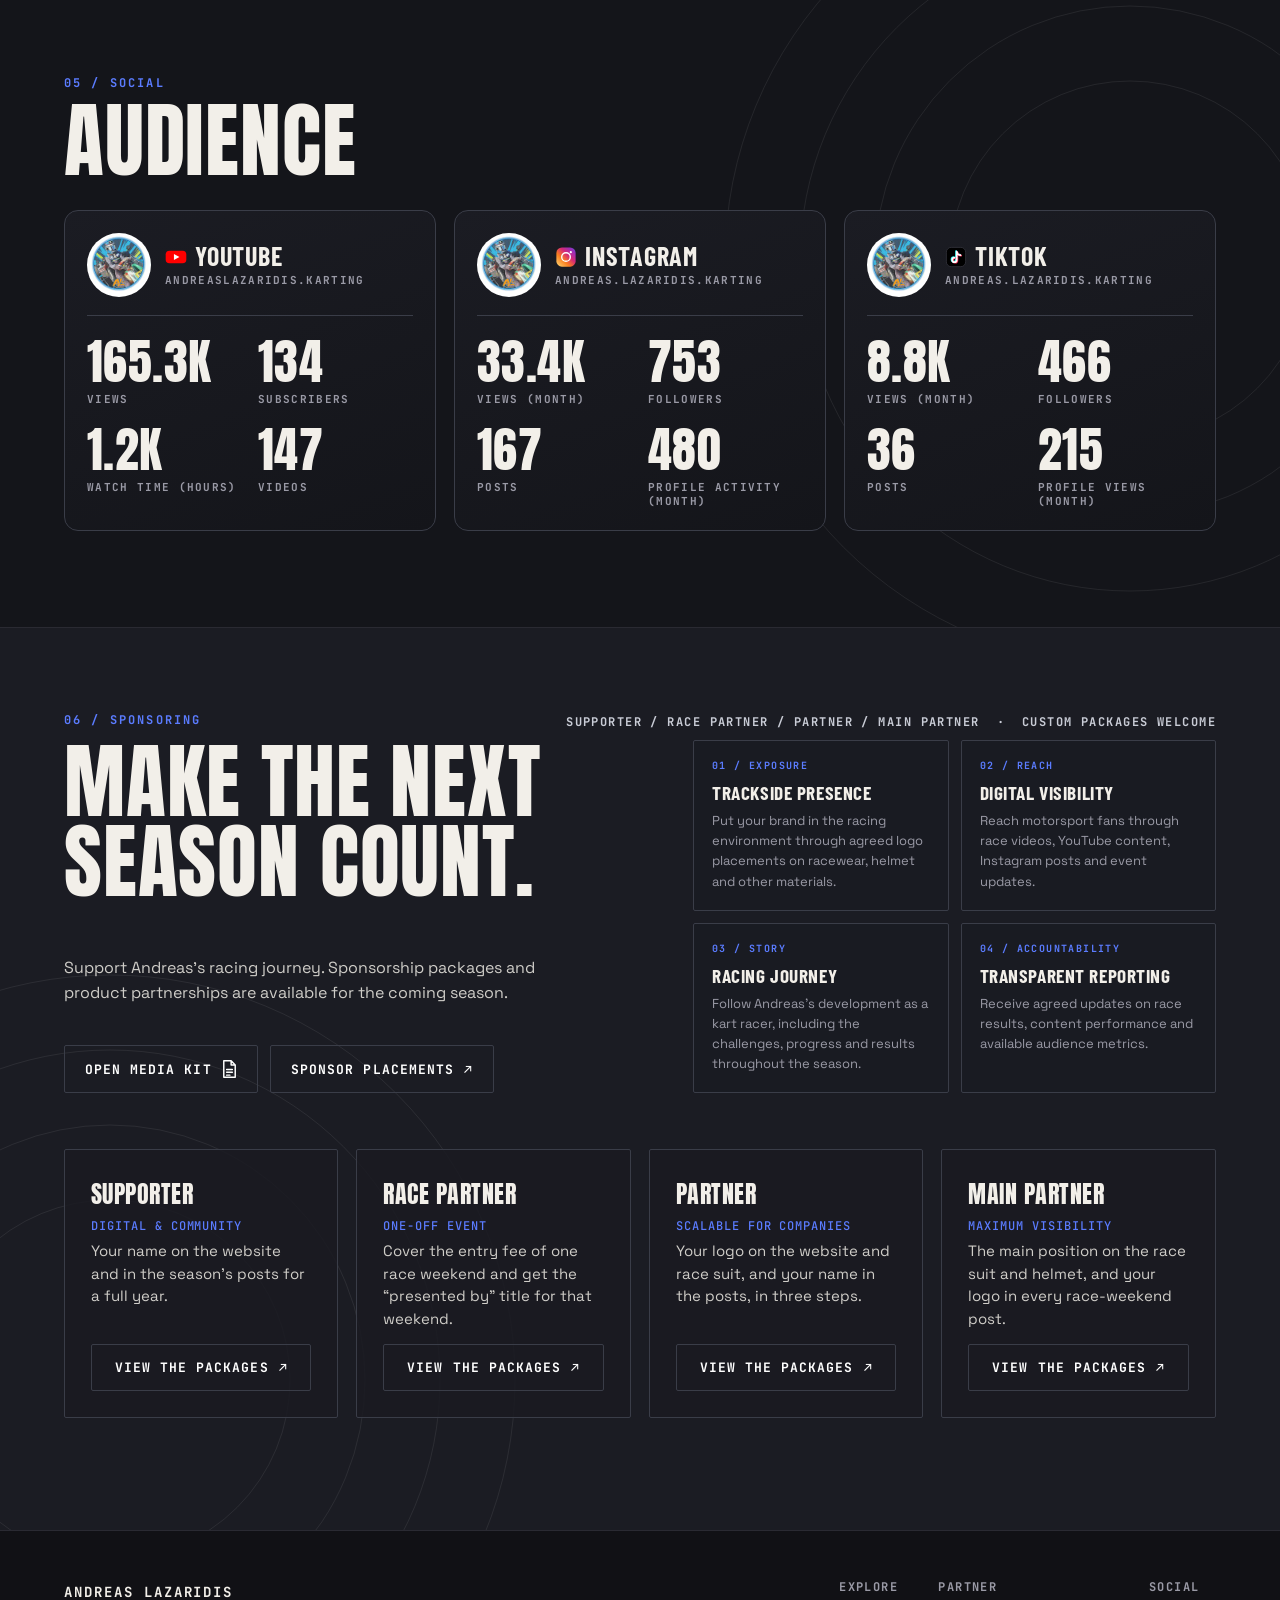
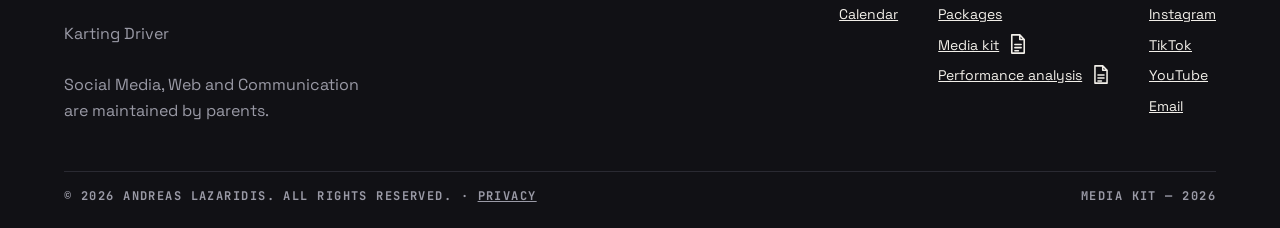
==== commit 9d582b83: "Season recap stats on top of the hero photo Co-Authored-By: Claude Sonnet 5.5 <noreply@anthropic.com" ====
--- a/index.html
+++ b/index.html
@@ -51,12 +51,12 @@
 
 <main id="top" class="wrap">
 <div class="hero"><div>
-<h1>Andreas <span>Lazaridis</span></h1><div class="hstats" id="hstats" hidden></div><p class="tag" data-i18n="hero_tag">Rijden met passie.</p>
+<h1>Andreas <span>Lazaridis</span></h1><p class="tag" data-i18n="hero_tag">Rijden met passie.</p>
 <blockquote class="quote"><p data-i18n="hero_quote">Ik wil laten zien wat mogelijk is: grenzen verleggen op de baan, anderen inspireren en zelf geïnspireerd worden.</p>
 <div class="sig" aria-label="Andreas Lazaridis">Andreas Lazaridis</div></blockquote>
 <div class="cta"><a class="btn" data-mail data-i18n="btn_work_together" href="#">Samenwerken</a><a class="btn ghost" href="/documents/Andreas_Lazaridis_Sponsoring_Deck_NL.pdf" target="_blank" rel="noopener" data-i18n="hero_btn_mediakit">Bekijk de mediakit</a><button type="button" class="btn ghost" data-place data-i18n="hero_btn_sponsors">Sponsormogelijkheden</button></div></div>
 <div class="portrait"><img src="/images/portrait.jpg" width="850" height="1164" alt="Andreas Lazaridis holding his helmet" fetchpriority="high" decoding="async" onerror="this.style.display='none'">
-<div class="mantra" data-i18n-first="hero_mantra">Kartcoureur<span class="mono" data-i18n="hero_mantra_sub">Nederland · Griekenland · Europa</span></div></div></div>
+<div class="hstats" id="hstats" hidden></div><div class="mantra" data-i18n-first="hero_mantra">Kartcoureur<span class="mono" data-i18n="hero_mantra_sub">Nederland · Griekenland · Europa</span></div></div></div>
 
 <div class="strip">
 <div class="next last" id="last" hidden><div><span class="mono" data-i18n="strip_last_race">Laatste race</span><h3 id="lName"></h3><small id="lMeta"></small></div>
@@ -165,9 +165,9 @@
   defaultTime:"10:00"                             // used when a race row has no time
 };
 const UI=(()=>{const dictionaries={
-  nl:{all:"Alle",upcoming:"Aankomend",completed:"Verreden",noRaces:"Geen races gevonden voor deze filters.",prev:"Vorige",next:"Volgende",previousPage:"Vorige pagina",nextPage:"Volgende pagina",of:"van",nextRace:"VOLGENDE RACE",previousRace:"VORIGE RACE",viewAll:"Bekijk alle",photos:"foto's",add:"Toevoegen",updated:"Bijgewerkt",yourLogo:"Jouw logo kan hier staan",contactUs:"neem contact op",photo:"Foto:",gold:"goud",silver:"zilver",bronze:"brons",podium:"podium",podiums:"podiums",statWin:"overwinning",statWins:"overwinningen",statCountry:"land",statCountries:"landen",statViews:"YouTube-views",statSeason:"Seizoen",updatedOn:"Bijgewerkt",dateLocale:"nl-NL"},
-  en:{all:"All",upcoming:"Upcoming",completed:"Completed",noRaces:"No races match these filters.",prev:"Prev",next:"Next",previousPage:"Previous page",nextPage:"Next page",of:"of",nextRace:"NEXT RACE",previousRace:"PREVIOUS RACE",viewAll:"View all",photos:"photos",add:"Add",updated:"Updated",yourLogo:"Your logo can be here",contactUs:"contact us",photo:"Photo:",gold:"gold",silver:"silver",bronze:"bronze",podium:"podium",podiums:"podiums",statWin:"win",statWins:"wins",statCountry:"country",statCountries:"countries",statViews:"YouTube views",statSeason:"Season",updatedOn:"Updated",dateLocale:"en-GB"},
-  el:{all:"Όλα",upcoming:"Προσεχείς",completed:"Ολοκληρωμένοι",noRaces:"Δεν υπάρχουν αγώνες που να ταιριάζουν στα φίλτρα.",prev:"Προηγ.",next:"Επόμ.",previousPage:"Προηγούμενη σελίδα",nextPage:"Επόμενη σελίδα",of:"από",nextRace:"ΕΠΟΜΕΝΟΣ ΑΓΩΝΑΣ",previousRace:"ΠΡΟΗΓΟΥΜΕΝΟΣ ΑΓΩΝΑΣ",viewAll:"Προβολή όλων",photos:"φωτογραφιών",add:"Προσθήκη",updated:"Ενημερώθηκε",yourLogo:"Το λογότυπό σας μπορεί να εμφανιστεί εδώ",contactUs:"επικοινωνήστε μαζί μας",photo:"Φωτογραφία:",gold:"χρυσά",silver:"ασημένια",bronze:"χάλκινα",podium:"βάθρο",podiums:"βάθρα",statWin:"νίκη",statWins:"νίκες",statCountry:"χώρα",statCountries:"χώρες",statViews:"προβολές YouTube",statSeason:"Σεζόν",updatedOn:"Ενημέρωση",dateLocale:"el-GR"}
+  nl:{all:"Alle",upcoming:"Aankomend",completed:"Verreden",noRaces:"Geen races gevonden voor deze filters.",prev:"Vorige",next:"Volgende",previousPage:"Vorige pagina",nextPage:"Volgende pagina",of:"van",nextRace:"VOLGENDE RACE",previousRace:"VORIGE RACE",viewAll:"Bekijk alle",photos:"foto's",add:"Toevoegen",updated:"Bijgewerkt",yourLogo:"Jouw logo kan hier staan",contactUs:"neem contact op",photo:"Foto:",gold:"goud",silver:"zilver",bronze:"brons",podium:"podium",podiums:"podiums",statRace:"Race",statRecap:"overzicht",statWin:"overwinning",statWins:"overwinningen",statCountry:"land",statCountries:"landen",statViews:"YouTube-views",statSeason:"Seizoen",updatedOn:"Bijgewerkt",dateLocale:"nl-NL"},
+  en:{all:"All",upcoming:"Upcoming",completed:"Completed",noRaces:"No races match these filters.",prev:"Prev",next:"Next",previousPage:"Previous page",nextPage:"Next page",of:"of",nextRace:"NEXT RACE",previousRace:"PREVIOUS RACE",viewAll:"View all",photos:"photos",add:"Add",updated:"Updated",yourLogo:"Your logo can be here",contactUs:"contact us",photo:"Photo:",gold:"gold",silver:"silver",bronze:"bronze",podium:"podium",podiums:"podiums",statRace:"Race",statRecap:"recap",statWin:"win",statWins:"wins",statCountry:"country",statCountries:"countries",statViews:"YouTube views",statSeason:"Season",updatedOn:"Updated",dateLocale:"en-GB"},
+  el:{all:"Όλα",upcoming:"Προσεχείς",completed:"Ολοκληρωμένοι",noRaces:"Δεν υπάρχουν αγώνες που να ταιριάζουν στα φίλτρα.",prev:"Προηγ.",next:"Επόμ.",previousPage:"Προηγούμενη σελίδα",nextPage:"Επόμενη σελίδα",of:"από",nextRace:"ΕΠΟΜΕΝΟΣ ΑΓΩΝΑΣ",previousRace:"ΠΡΟΗΓΟΥΜΕΝΟΣ ΑΓΩΝΑΣ",viewAll:"Προβολή όλων",photos:"φωτογραφιών",add:"Προσθήκη",updated:"Ενημερώθηκε",yourLogo:"Το λογότυπό σας μπορεί να εμφανιστεί εδώ",contactUs:"επικοινωνήστε μαζί μας",photo:"Φωτογραφία:",gold:"χρυσά",silver:"ασημένια",bronze:"χάλκινα",podium:"βάθρο",podiums:"βάθρα",statRace:"Αγώνας",statRecap:"απολογισμός",statWin:"νίκη",statWins:"νίκες",statCountry:"χώρα",statCountries:"χώρες",statViews:"προβολές YouTube",statSeason:"Σεζόν",updatedOn:"Ενημέρωση",dateLocale:"el-GR"}
 };return dictionaries[document.documentElement.lang]||dictionaries.en;})();
 const LOGO_DIR="/images/logos/";   // folder that holds the logo files (shown when you hover a link)
 const CHIPS=[ // [label, logo file, link]  leave the link "" for no link
@@ -332,8 +332,7 @@
   const it=[[h.pod,h.pod==1?UI.podium:UI.podiums]];
   if(h.win)it.push([h.win,h.win==1?UI.statWin:UI.statWins]);
   if(h.cty)it.push([h.cty,h.cty==1?UI.statCountry:UI.statCountries]);
-  if(views)it.push([views,UI.statViews]);
-  el.innerHTML=it.map(x=>`<div><b>${esc(String(x[0]))}</b><span>${esc(x[1])}</span></div>`).join("")+`<small class="mono">${UI.statSeason} ${h.y}</small>`;
+  el.innerHTML=`<small class="mono">${UI.statSeason} ${h.y} ${UI.statRecap}</small>`+it.map(x=>`<div><b>${esc(String(x[0]))}</b><span>${esc(x[1])}</span></div>`).join("");
   el.hidden=false}
 async function fetchText(url){const response=await fetch(url);if(!response.ok)throw new Error("Request failed: "+response.status);return response.text()}
 async function loadSocial(){ // numbers come from the Google Sheet "Social" tab: platform, metric, value, updated
@@ -434,10 +433,11 @@
     $("last").hidden=false;
     $("lName").textContent=pv.race+" · "+pv.venue;
     $("lMeta").textContent=when(pv).toLocaleDateString(UI.dateLocale||"en-GB",{weekday:"long",day:"numeric",month:"long",year:"numeric"}).toUpperCase();
-    $("lRes").innerHTML=grp.map(r=>{const lg=legsOf(r.result);
-      if(lg.length>1)return `<div class="legs"><b>${lg.map(x=>{const q=podN(x),v=parseInt(x,10);return `<em${q?` class="p${q}"`:""}>${isNaN(v)?esc(x):"P"+v}</em>`}).join("")}</b><span>${esc(r.category)}</span></div>`;
-      const n=parseInt(r.result);
-      return `<div class="${n>0&&n<4?"p"+n:""}">${n>0&&n<4?`<i class="rib p${n}" role="img" aria-label="Podium: ${n}${["st","nd","rd"][n-1]} place">${n}</i>`:""}<b>${isNaN(n)?esc(r.result):"P"+n}</b><span>${esc(r.category)}</span></div>`}).join("");
+    const tile=(res,label)=>{const n=parseInt(res);
+      return `<div class="${n>0&&n<4?"p"+n:""}">${n>0&&n<4?`<i class="rib p${n}" role="img" aria-label="Podium: ${n}${["st","nd","rd"][n-1]} place">${n}</i>`:""}<b>${isNaN(n)?esc(res):"P"+n}</b><span>${esc(label)}</span></div>`};
+    // one box per race; a category with several legs gets one box per leg, labelled "Race 1", "Race 2" (with the category when more categories raced)
+    $("lRes").innerHTML=grp.flatMap(r=>{const lg=legsOf(r.result);
+      return lg.length>1?lg.map((x,i)=>tile(x,(grp.length>1?r.category+" · ":"")+UI.statRace+" "+(i+1))):[tile(r.result,r.category)]}).join("");
   }
 });
 
--- a/style.css
+++ b/style.css
@@ -2218,20 +2218,13 @@
 .next.last .cd div.p1, .next.last .cd div.p2, .next.last .cd div.p3 { padding-top: 22px; }  /* room for the ribbon above the result */
 
 
-/* hero stat bar */
-.hstats { display: flex; flex-wrap: wrap; align-items: flex-end; gap: 10px 28px; margin: 0 0 22px; }
+/* hero stat bar: season recap on top of the photo */
+.hstats { position: absolute; z-index: 2; top: 0; left: 0; right: 0; display: flex; flex-wrap: wrap; align-items: flex-end; gap: 6px 26px; padding: 18px 22px 40px; background: linear-gradient(rgba(8,8,11,.88),transparent); }
 .hstats[hidden] { display: none; }
+.hstats small { flex-basis: 100%; color: #d8dae3; font-size: 10px; letter-spacing: .1em; text-transform: uppercase; }
 .hstats div { display: flex; flex-direction: column; }
-.hstats b { font: 400 clamp(28px,3.6vw,42px)/1 var(--disp); color: var(--text); }
-.hstats span { font: 500 11px/1.3 var(--mono); color: var(--muted); text-transform: uppercase; letter-spacing: .06em; margin-top: 4px; }
-.hstats small { flex-basis: 100%; color: var(--muted); font-size: 10px; letter-spacing: .08em; text-transform: uppercase; }
-@media (min-width: 901px) {
-  .hero .hstats { grid-column: 1; grid-row: 2; }
-  .hero .tag { grid-row: 3; }
-  .hero .quote { grid-row: 4; }
-  .hero .cta { grid-row: 5; }
-  .hero .portrait { grid-row: 1 / 6; }
-}
+.hstats b { font: 400 clamp(26px,3vw,38px)/1 var(--disp); color: var(--text); }
+.hstats span { font: 500 10px/1.3 var(--mono); color: #d8dae3; text-transform: uppercase; letter-spacing: .06em; margin-top: 3px; }
 .spons[hidden] { display: none; }
 
 /* last race: several legs of one race in a single tile */
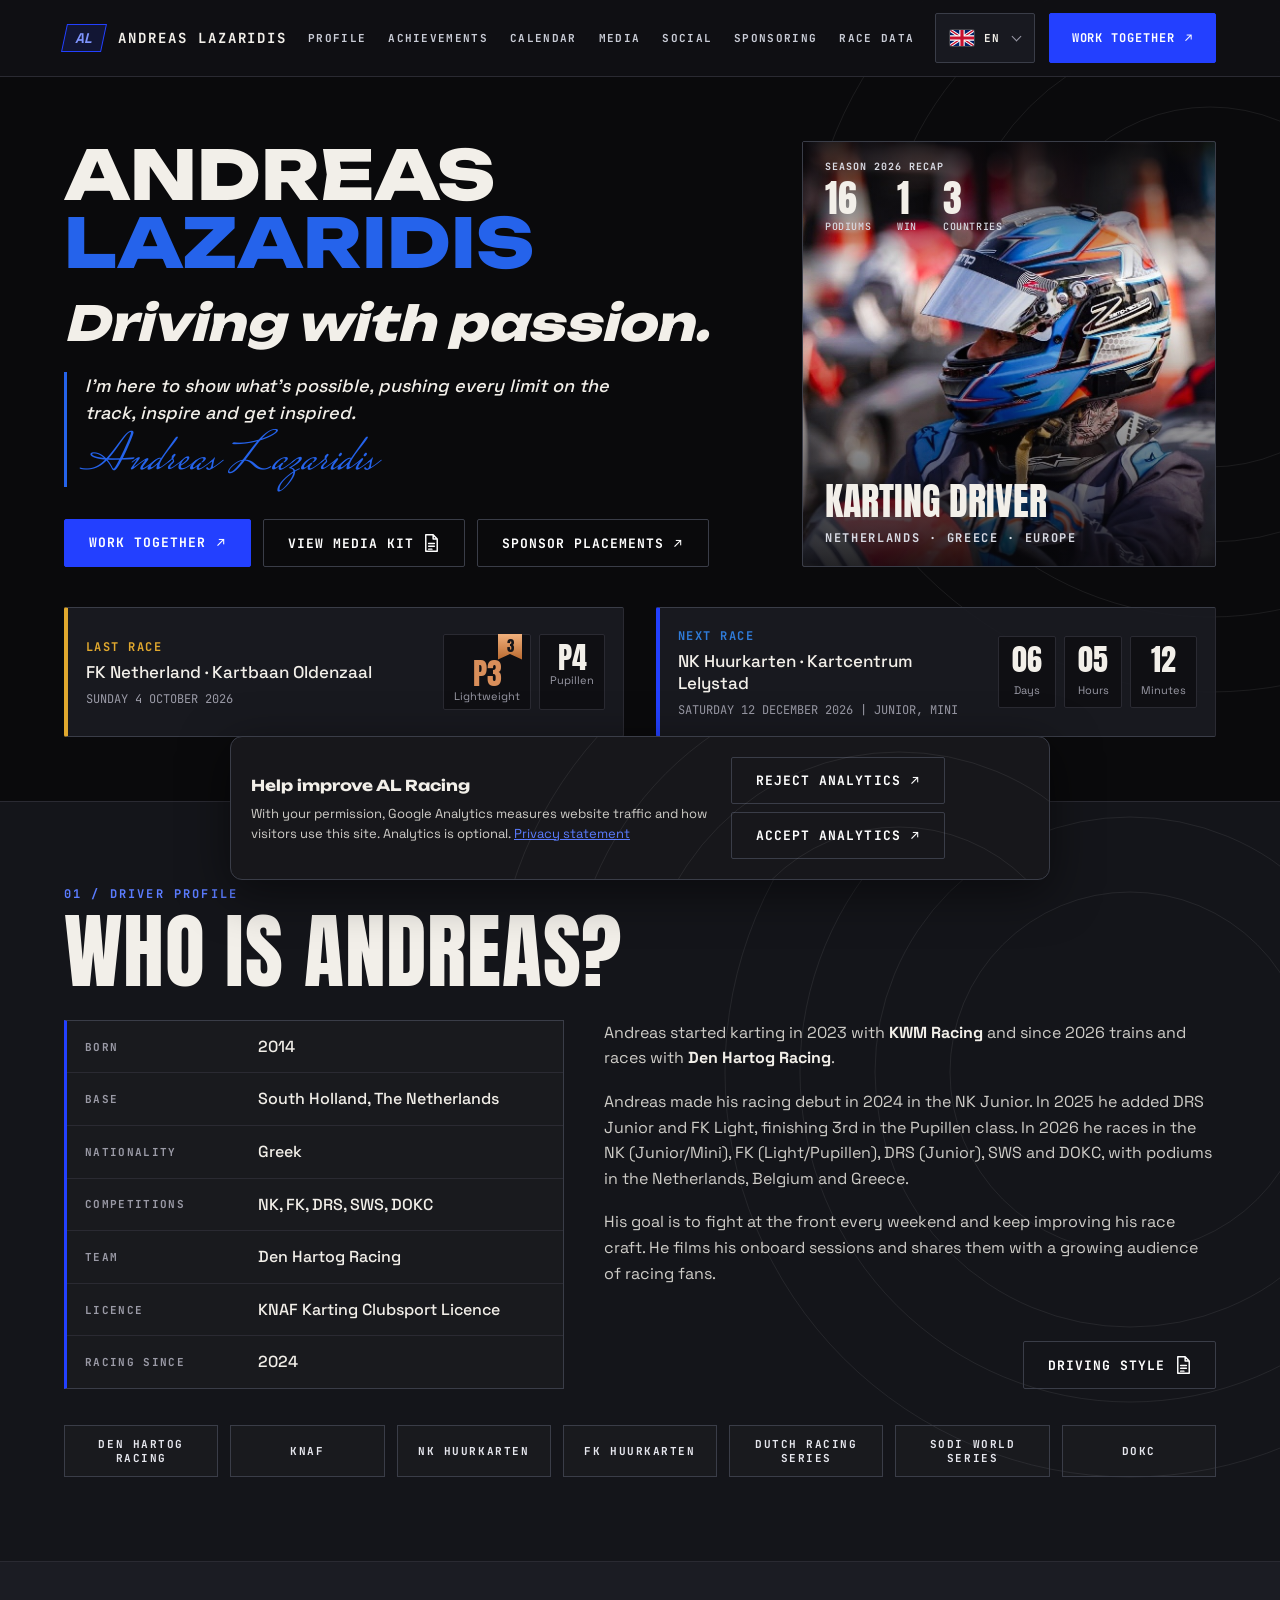
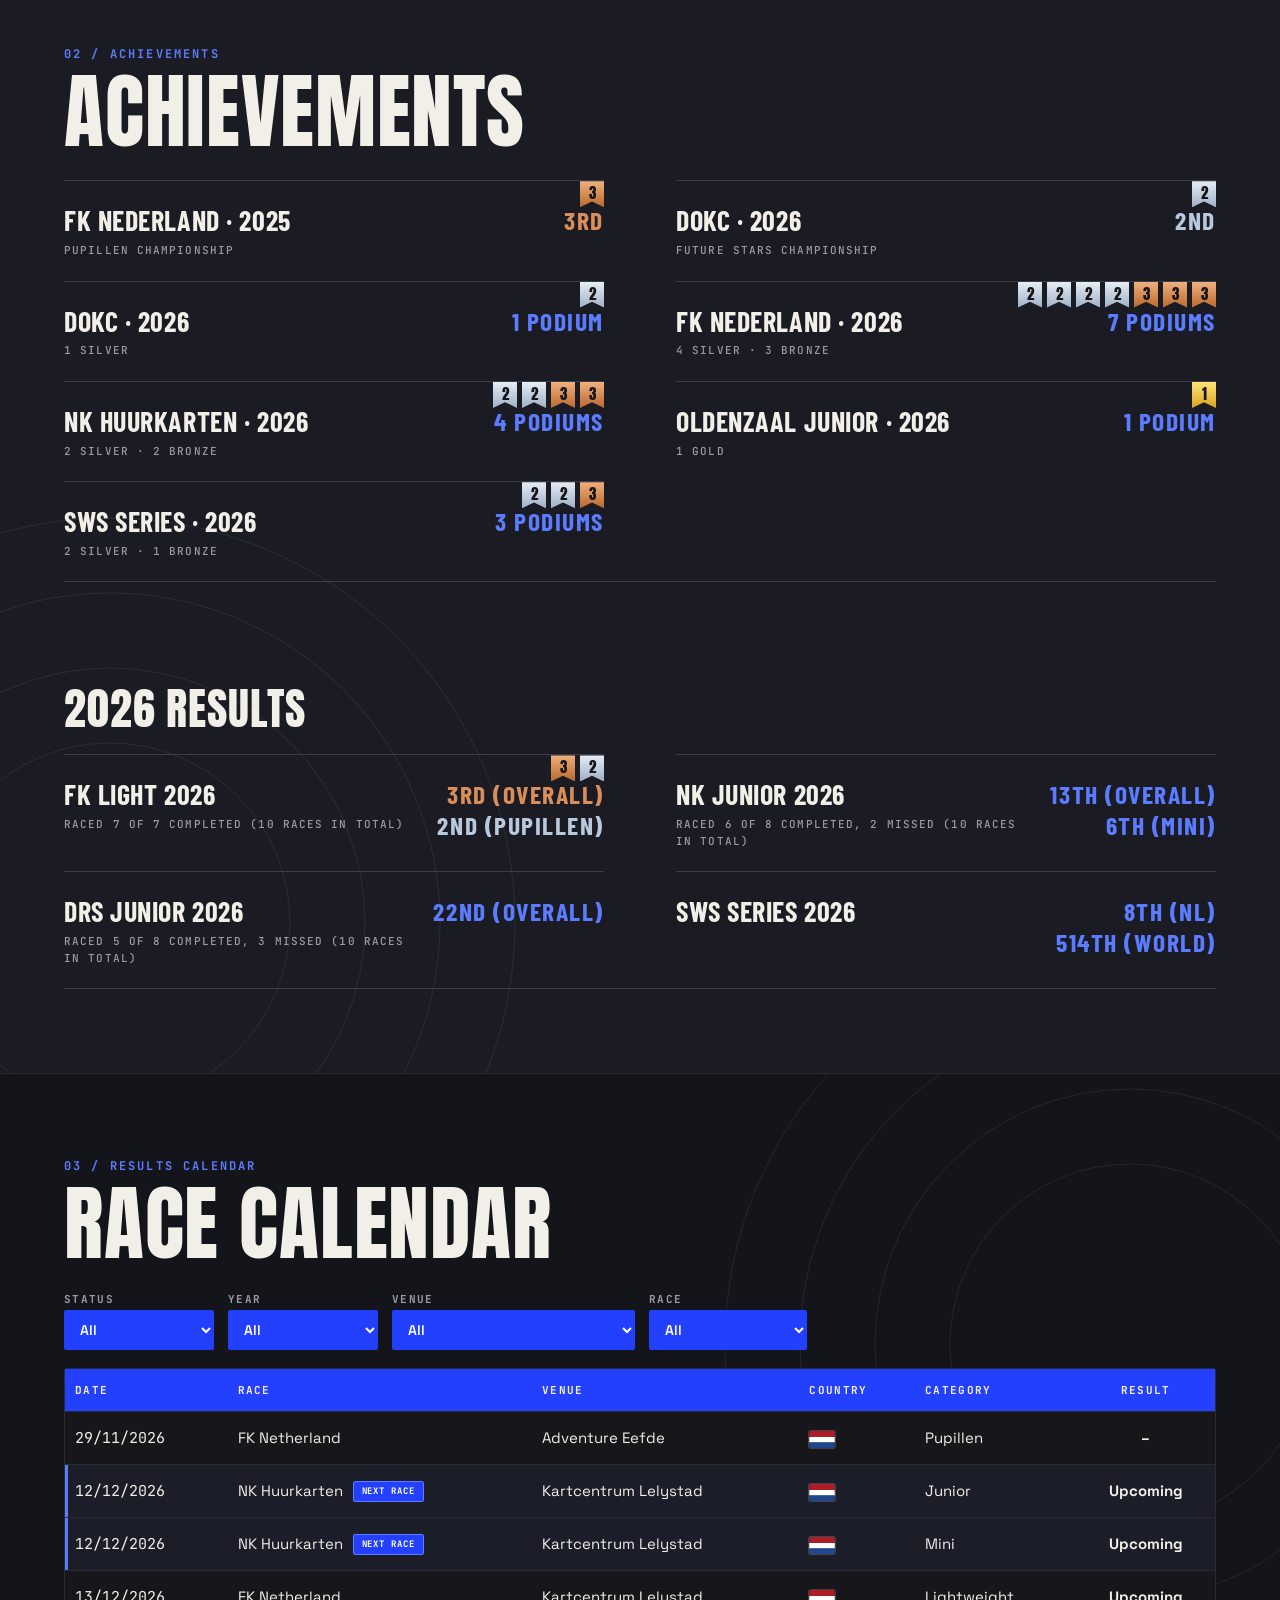
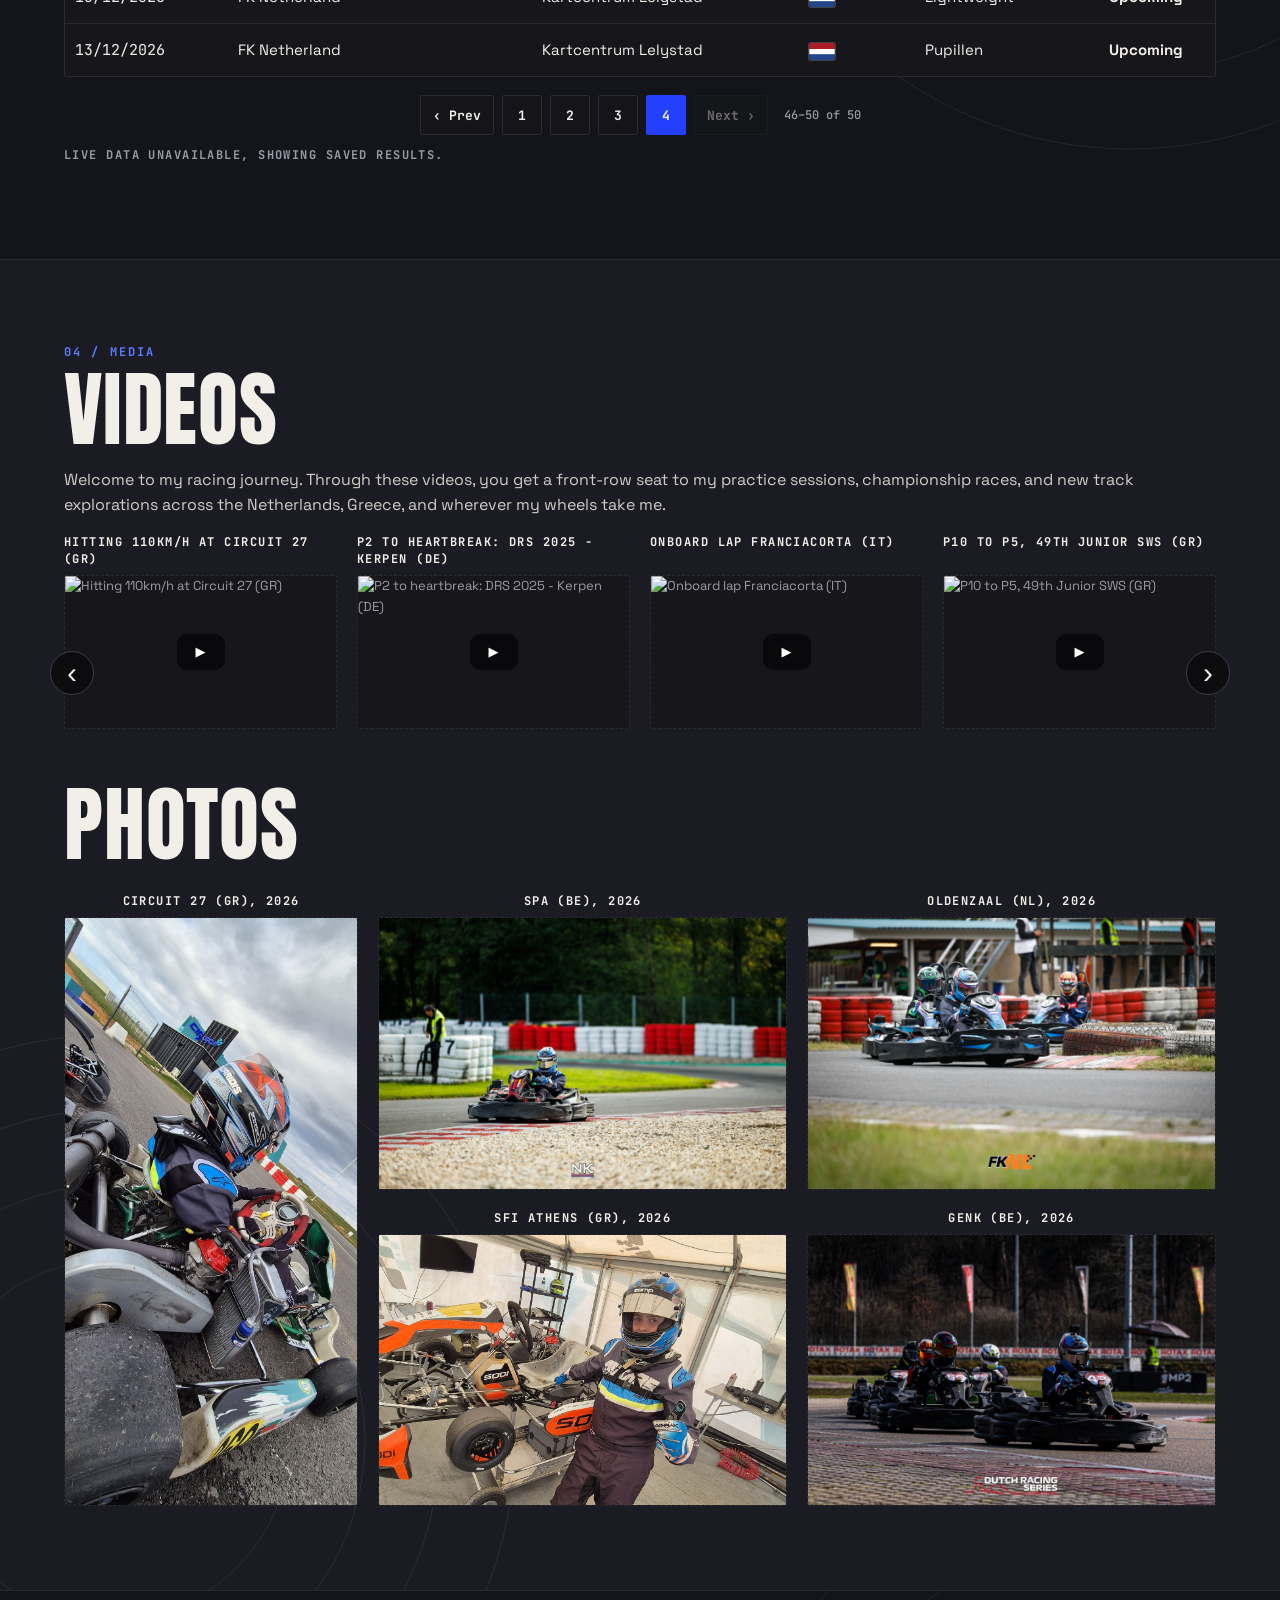
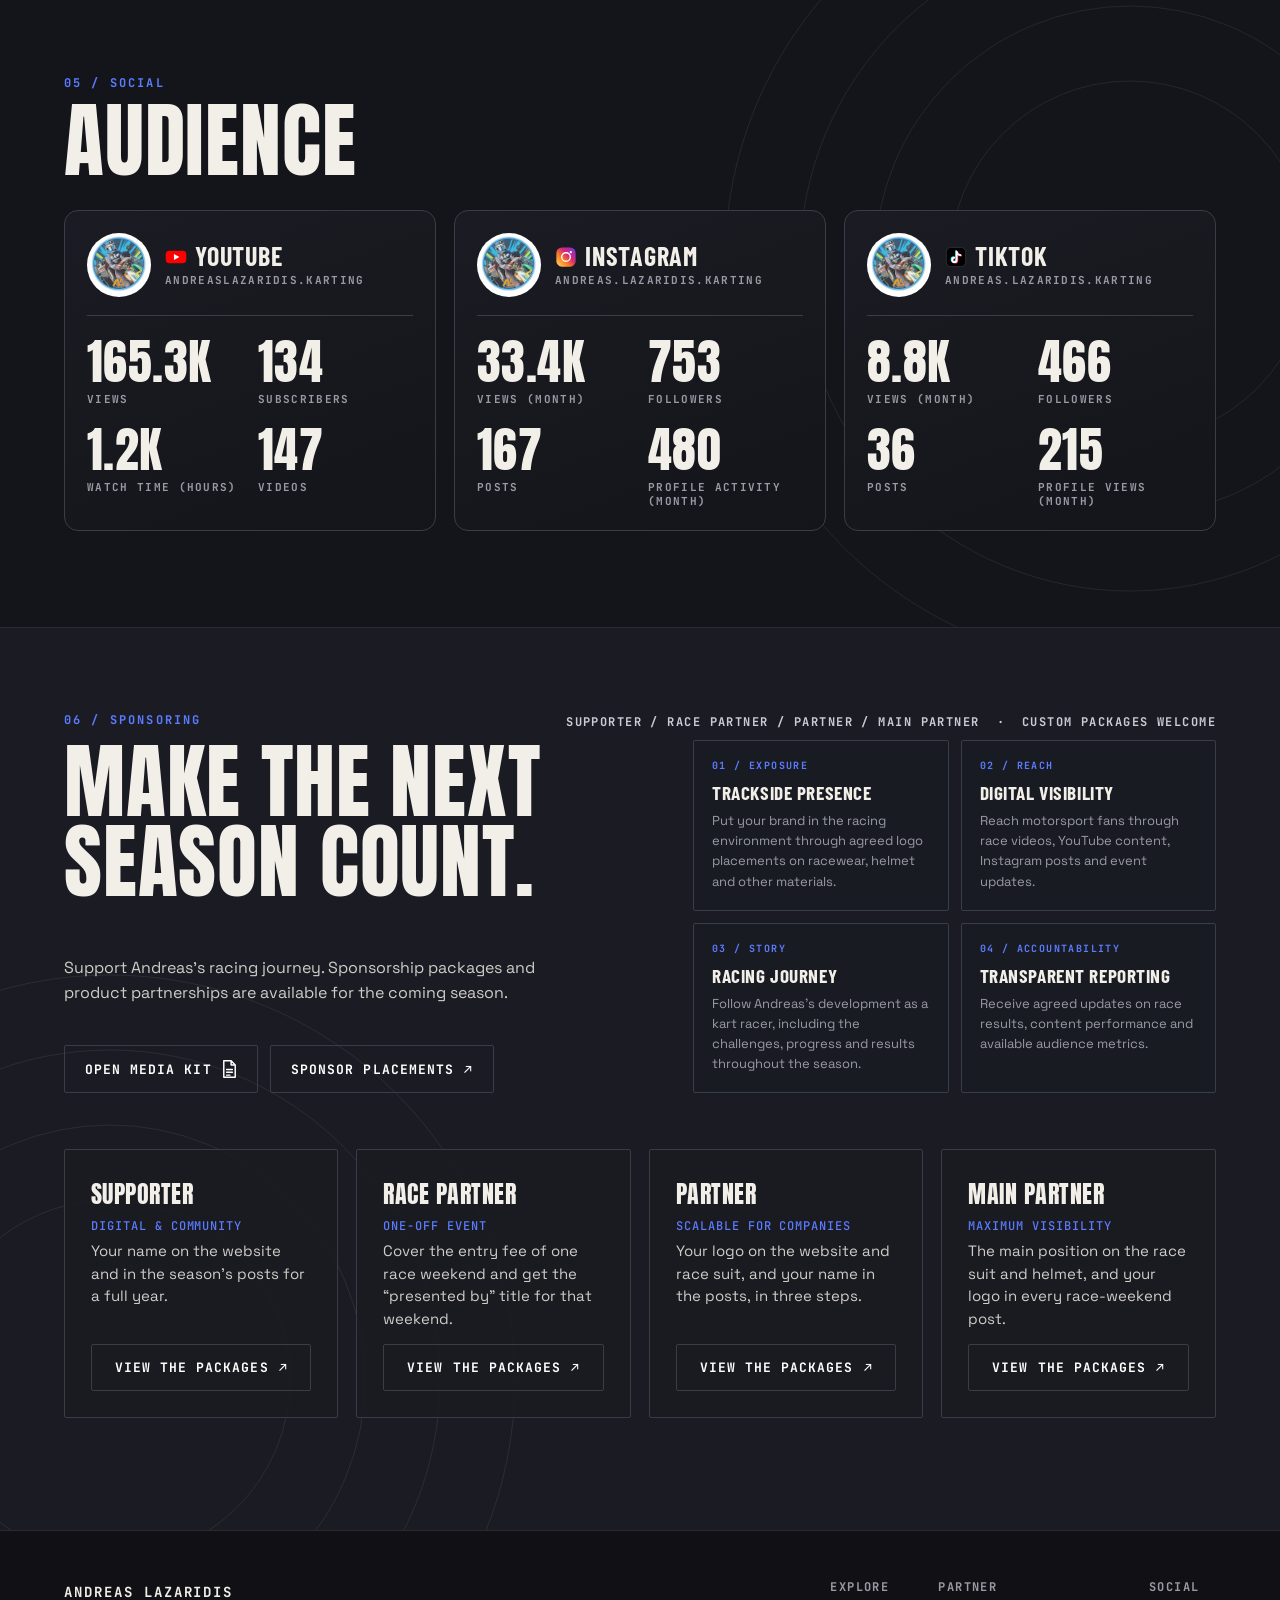
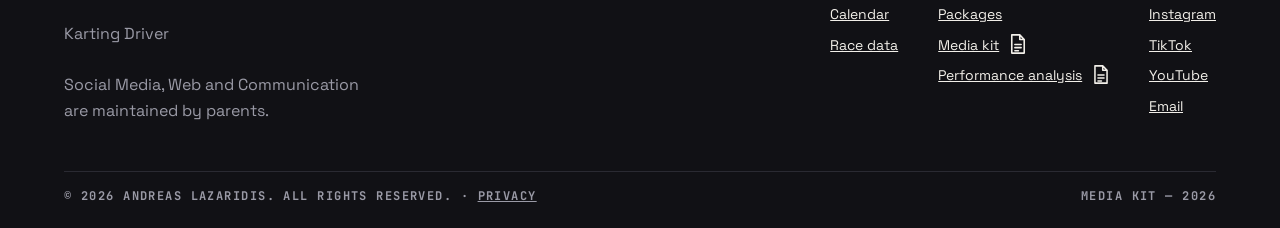
==== commit d06984ff: "Race data page: lap-by-lap telemetry (NL/EN/GR) with converter, sessions list and session cards Co-A" ====
--- a/index.html
+++ b/index.html
@@ -46,7 +46,7 @@
 </head>
 <body>
 <header><svg width="0" height="0" style="position:absolute" aria-hidden="true" focusable="false"><defs><symbol id="fl-nl" viewBox="0 0 30 20"><path fill="#AE1C28" d="M0 0h30v7H0z"/><path fill="#fff" d="M0 7h30v6.7H0z"/><path fill="#21468B" d="M0 13.3h30V20H0z"/></symbol><symbol id="fl-en" viewBox="0 0 30 20"><path fill="#012169" d="M0 0h30v20H0z"/><path stroke="#fff" stroke-width="4" d="M0 0l30 20M30 0L0 20"/><path stroke="#C8102E" stroke-width="1.8" d="M0 0l30 20M30 0L0 20"/><path stroke="#fff" stroke-width="6.7" d="M15 0v20M0 10h30"/><path stroke="#C8102E" stroke-width="4" d="M15 0v20M0 10h30"/></symbol><symbol id="fl-gr" viewBox="0 0 30 20"><path fill="#0D5EAF" d="M0 0h30v20H0z"/><path fill="#fff" d="M0 2.22h30v2.22H0zM0 6.67h30v2.22H0zM0 11.1h30v2.22H0zM0 15.56h30v2.22H0z"/><path fill="#0D5EAF" d="M0 0h11.1v11.1H0z"/><path fill="#fff" d="M4.44 0h2.22v11.1H4.44zM0 4.44h11.1v2.22H0z"/></symbol></defs></svg><div class="wrap"><a class="logo" href="#top"><i aria-hidden="true"><b>AL</b></i>Andreas Lazaridis</a>
-<nav><a href="#profile" data-i18n="nav_profile">Profiel</a><a href="#achievements" data-i18n="nav_achievements">Prestaties</a><a href="#calendar" data-i18n="nav_calendar">Kalender</a><a href="#media" data-i18n="nav_media">Media</a><a href="#social" data-i18n="nav_social">Sociale media</a><a href="#sponsoring" data-i18n="nav_sponsoring">Sponsoring</a></nav>
+<nav><a href="#profile" data-i18n="nav_profile">Profiel</a><a href="#achievements" data-i18n="nav_achievements">Prestaties</a><a href="#calendar" data-i18n="nav_calendar">Kalender</a><a href="#media" data-i18n="nav_media">Media</a><a href="#social" data-i18n="nav_social">Sociale media</a><a href="#sponsoring" data-i18n="nav_sponsoring">Sponsoring</a><a href="/nl/racedata/">Racedata</a></nav>
 <div class="hdr-end"><div class="lang" id="lang"><button class="lang-btn" type="button" aria-haspopup="true" aria-expanded="false" aria-controls="langMenu" aria-label="Language"><span class="lang-flag"><svg viewBox="0 0 30 20" aria-hidden="true"><use href="#fl-nl"/></svg></span><span class="lang-code">NL</span></button><ul class="lang-menu" id="langMenu" hidden><li><a href="/nl/" hreflang="nl" lang="nl" aria-current="true"><span class="lang-flag"><svg viewBox="0 0 30 20" aria-hidden="true"><use href="#fl-nl"/></svg></span><span class="lang-name">Nederlands</span><span class="lang-abbr">NL</span></a></li><li><a href="/en/" hreflang="en" lang="en"><span class="lang-flag"><svg viewBox="0 0 30 20" aria-hidden="true"><use href="#fl-en"/></svg></span><span class="lang-name">English</span><span class="lang-abbr">EN</span></a></li><li><a href="/gr/" hreflang="el" lang="el"><span class="lang-flag"><svg viewBox="0 0 30 20" aria-hidden="true"><use href="#fl-gr"/></svg></span><span class="lang-name">Ελληνικά</span><span class="lang-abbr">GR</span></a></li></ul></div><a class="btn" data-mail data-i18n="btn_work_together" href="#">Samenwerken</a></div></div></header>
 
 <main id="top" class="wrap">
@@ -144,7 +144,7 @@
 </div>
 </div></section>
 
-<footer><div class="wrap"><div class="fgrid"><div><div class="logo">ANDREAS LAZARIDIS</div><p><span data-i18n="hero_mantra">Kartcoureur</span><br><br><span data-i18n="footer_tagline">Social media, website en communicatie worden door de ouders beheerd.</span></p></div><div class="fcols"><div><span class="mono" data-i18n="footer_explore">Ontdek</span><a href="#calendar" data-i18n="footer_calendar">Kalender</a></div>
+<footer><div class="wrap"><div class="fgrid"><div><div class="logo">ANDREAS LAZARIDIS</div><p><span data-i18n="hero_mantra">Kartcoureur</span><br><br><span data-i18n="footer_tagline">Social media, website en communicatie worden door de ouders beheerd.</span></p></div><div class="fcols"><div><span class="mono" data-i18n="footer_explore">Ontdek</span><a href="#calendar" data-i18n="footer_calendar">Kalender</a><a href="/nl/racedata/">Racedata</a></div>
 <div><span class="mono">Partner</span><a href="#sponsoring" data-i18n="footer_packages">Pakketten</a><a href="/documents/Andreas_Lazaridis_Sponsoring_Deck_NL.pdf" target="_blank" rel="noopener" data-i18n="footer_mediakit">Mediakit</a><a data-i18n="footer_performance" href="/documents/Andreas-Lazaridis-Performance-Analysis.pdf" target="_blank" rel="noopener">Prestatieanalyse</a></div>
 <div><span class="mono">Sociale media</span><a data-k="instagram" href="#">Instagram</a><a data-k="tiktok" href="#">TikTok</a><a data-k="youtube" href="#">YouTube</a><a data-mail href="#">E-mail</a></div></div></div>
 <div class="copy mono"><span><span data-i18n="footer_rights">© 2026 Andreas Lazaridis. Alle rechten voorbehouden.</span> · <a href="/nl/privacy.html" target="_blank" rel="noopener" data-i18n="footer_privacy">Privacy</a></span><span>Mediakit — 2026</span></div></div></footer>
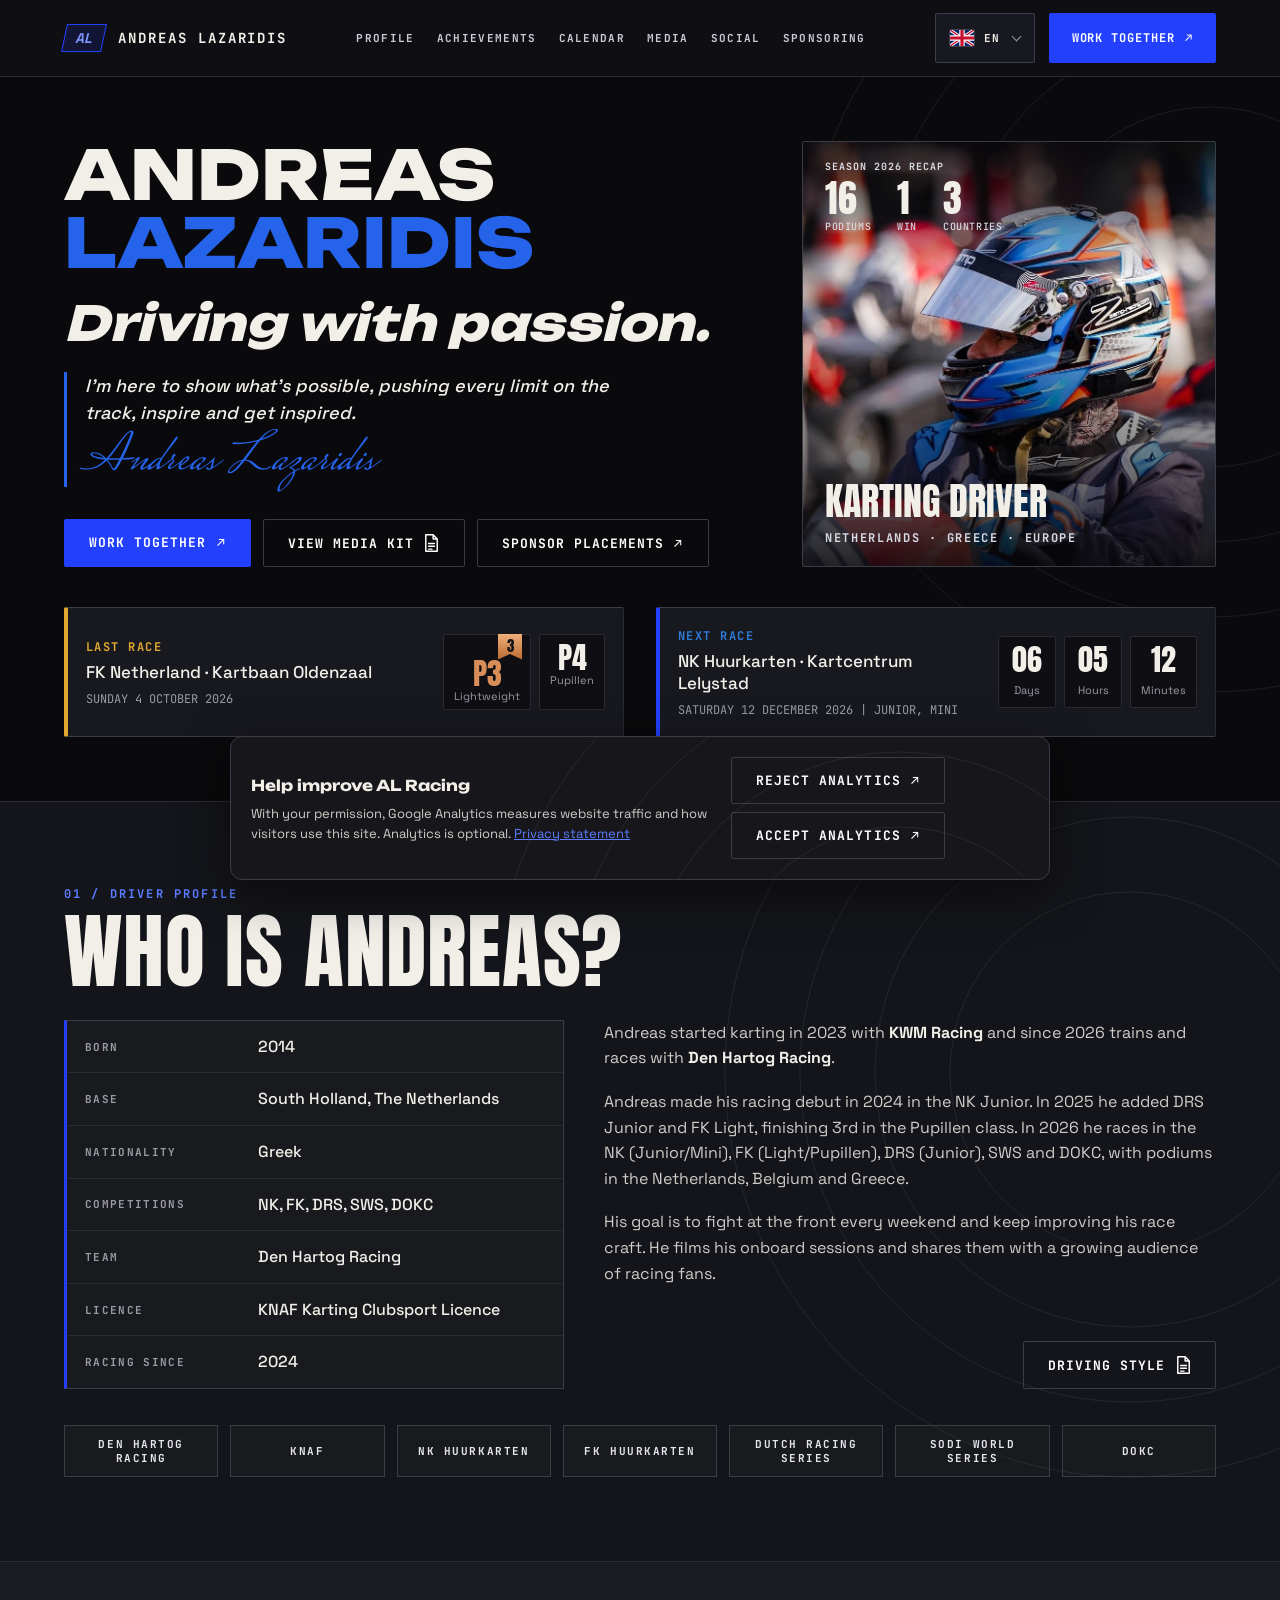
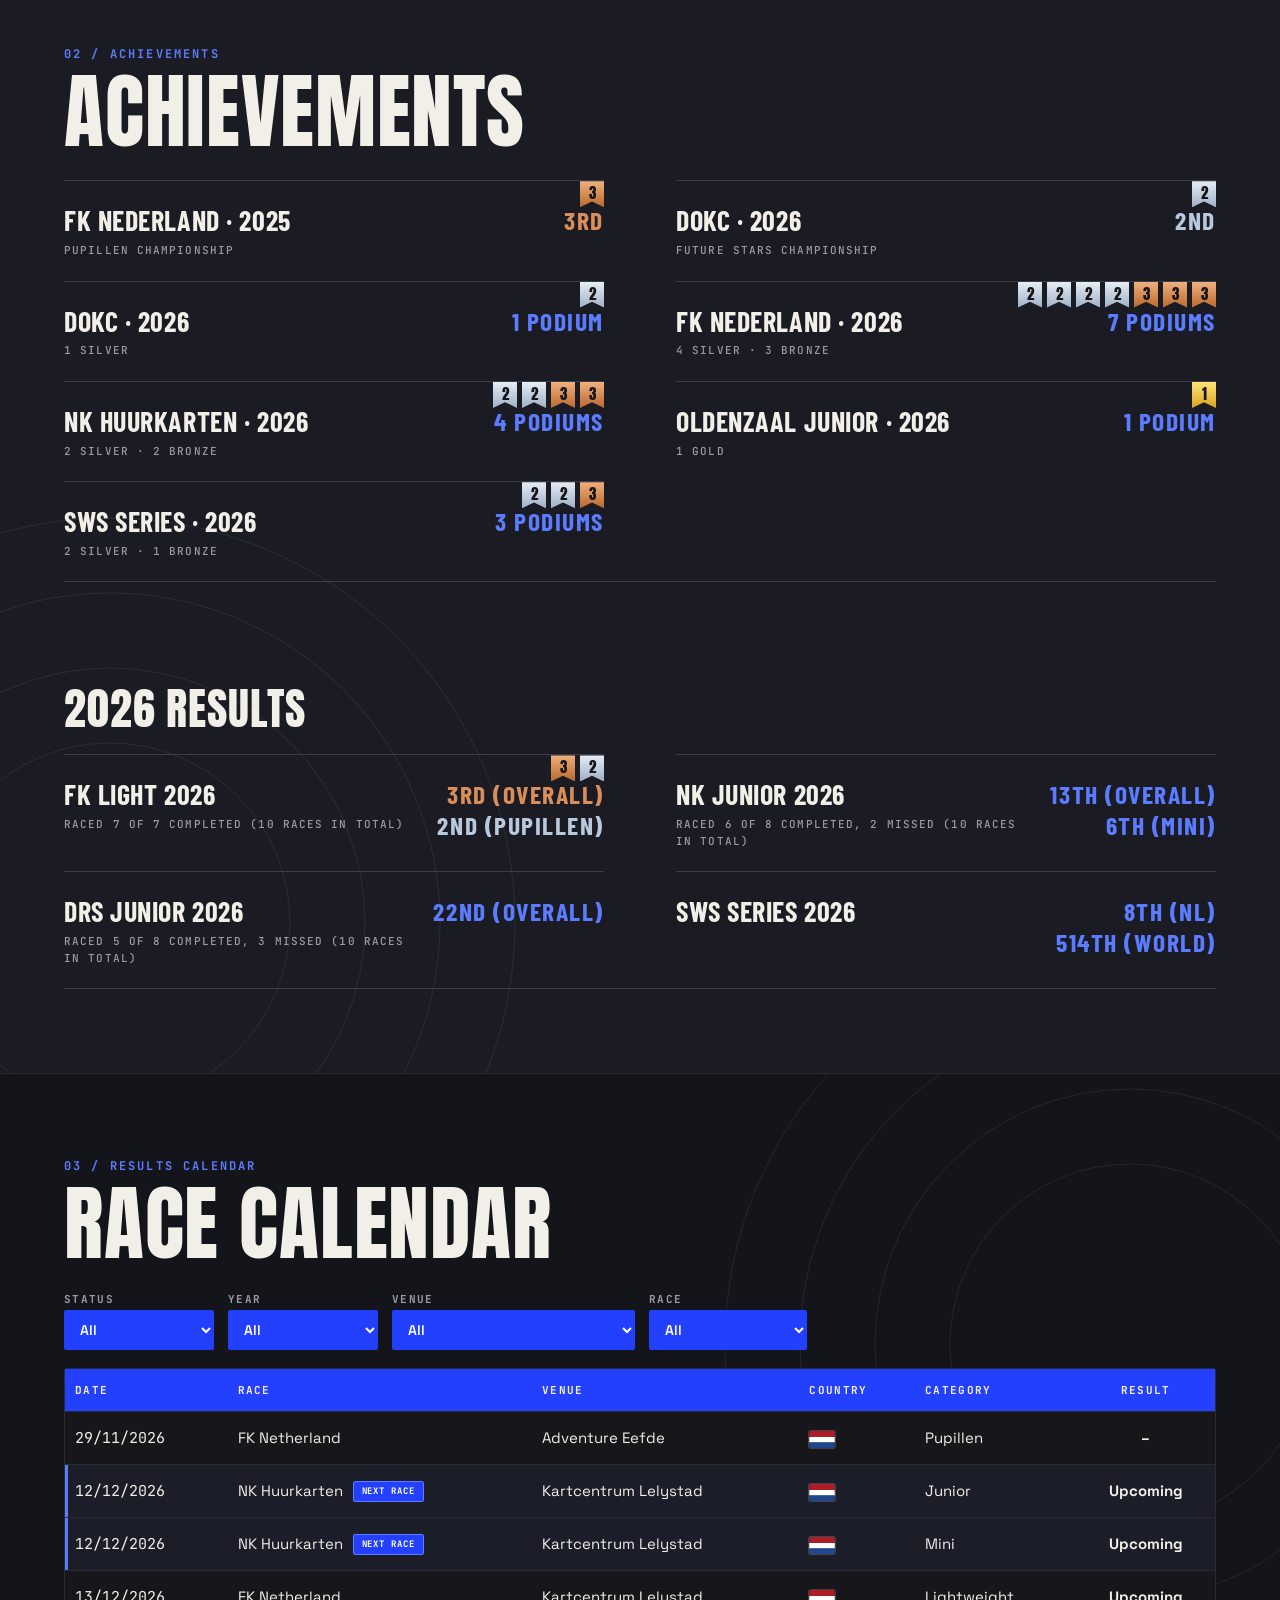
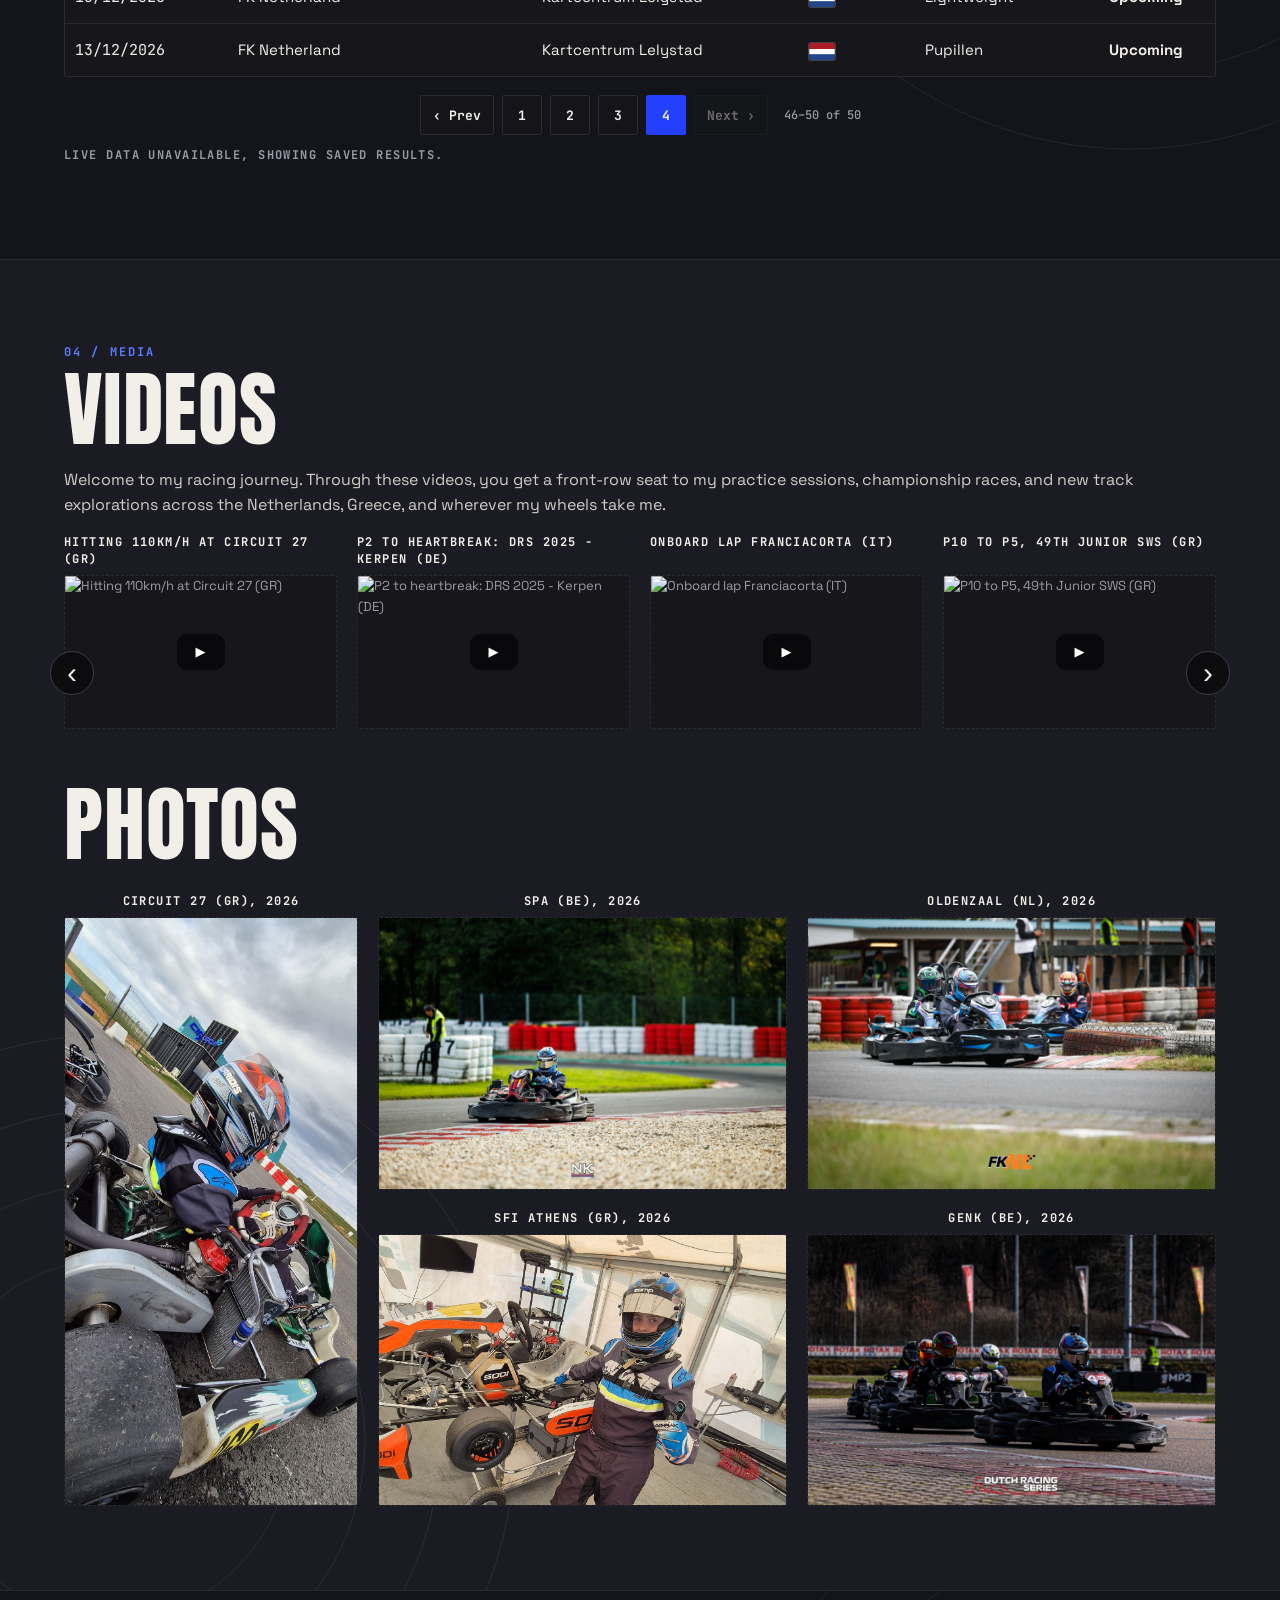
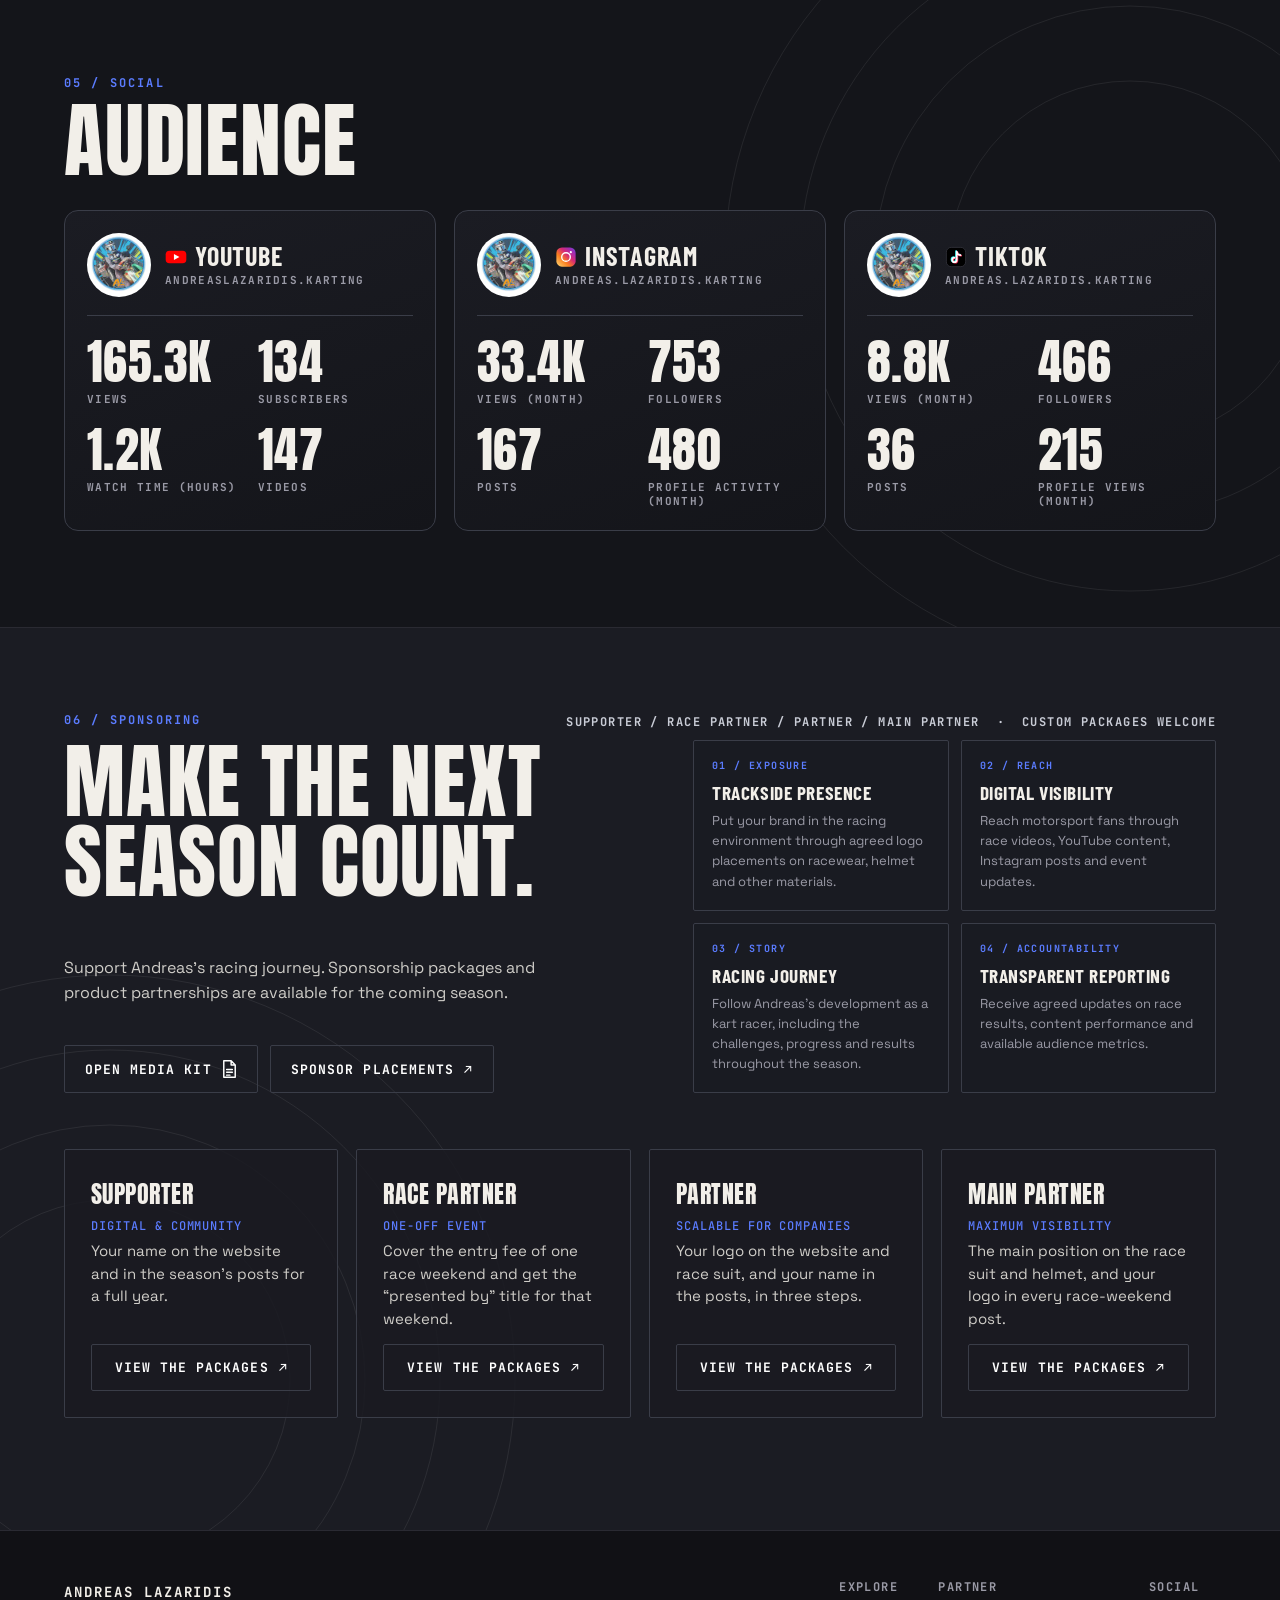
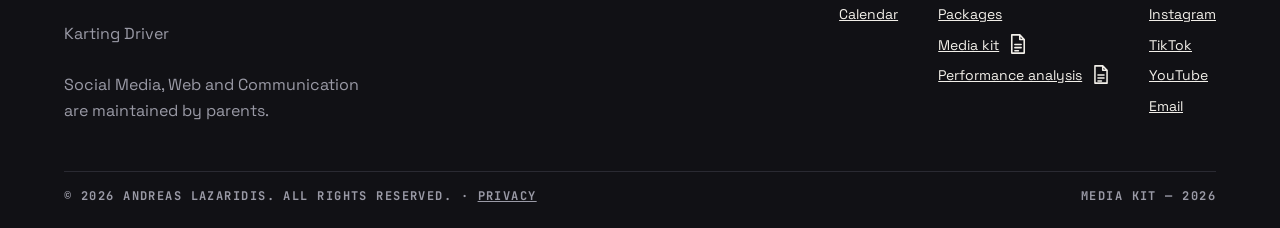
==== commit 79c02370: "Race data: hidden unindexed URL, no links from the site Co-Authored-By: Claude Sonnet 5.5 <noreply@a" ====
--- a/index.html
+++ b/index.html
@@ -46,7 +46,7 @@
 </head>
 <body>
 <header><svg width="0" height="0" style="position:absolute" aria-hidden="true" focusable="false"><defs><symbol id="fl-nl" viewBox="0 0 30 20"><path fill="#AE1C28" d="M0 0h30v7H0z"/><path fill="#fff" d="M0 7h30v6.7H0z"/><path fill="#21468B" d="M0 13.3h30V20H0z"/></symbol><symbol id="fl-en" viewBox="0 0 30 20"><path fill="#012169" d="M0 0h30v20H0z"/><path stroke="#fff" stroke-width="4" d="M0 0l30 20M30 0L0 20"/><path stroke="#C8102E" stroke-width="1.8" d="M0 0l30 20M30 0L0 20"/><path stroke="#fff" stroke-width="6.7" d="M15 0v20M0 10h30"/><path stroke="#C8102E" stroke-width="4" d="M15 0v20M0 10h30"/></symbol><symbol id="fl-gr" viewBox="0 0 30 20"><path fill="#0D5EAF" d="M0 0h30v20H0z"/><path fill="#fff" d="M0 2.22h30v2.22H0zM0 6.67h30v2.22H0zM0 11.1h30v2.22H0zM0 15.56h30v2.22H0z"/><path fill="#0D5EAF" d="M0 0h11.1v11.1H0z"/><path fill="#fff" d="M4.44 0h2.22v11.1H4.44zM0 4.44h11.1v2.22H0z"/></symbol></defs></svg><div class="wrap"><a class="logo" href="#top"><i aria-hidden="true"><b>AL</b></i>Andreas Lazaridis</a>
-<nav><a href="#profile" data-i18n="nav_profile">Profiel</a><a href="#achievements" data-i18n="nav_achievements">Prestaties</a><a href="#calendar" data-i18n="nav_calendar">Kalender</a><a href="#media" data-i18n="nav_media">Media</a><a href="#social" data-i18n="nav_social">Sociale media</a><a href="#sponsoring" data-i18n="nav_sponsoring">Sponsoring</a><a href="/nl/racedata/">Racedata</a></nav>
+<nav><a href="#profile" data-i18n="nav_profile">Profiel</a><a href="#achievements" data-i18n="nav_achievements">Prestaties</a><a href="#calendar" data-i18n="nav_calendar">Kalender</a><a href="#media" data-i18n="nav_media">Media</a><a href="#social" data-i18n="nav_social">Sociale media</a><a href="#sponsoring" data-i18n="nav_sponsoring">Sponsoring</a></nav>
 <div class="hdr-end"><div class="lang" id="lang"><button class="lang-btn" type="button" aria-haspopup="true" aria-expanded="false" aria-controls="langMenu" aria-label="Language"><span class="lang-flag"><svg viewBox="0 0 30 20" aria-hidden="true"><use href="#fl-nl"/></svg></span><span class="lang-code">NL</span></button><ul class="lang-menu" id="langMenu" hidden><li><a href="/nl/" hreflang="nl" lang="nl" aria-current="true"><span class="lang-flag"><svg viewBox="0 0 30 20" aria-hidden="true"><use href="#fl-nl"/></svg></span><span class="lang-name">Nederlands</span><span class="lang-abbr">NL</span></a></li><li><a href="/en/" hreflang="en" lang="en"><span class="lang-flag"><svg viewBox="0 0 30 20" aria-hidden="true"><use href="#fl-en"/></svg></span><span class="lang-name">English</span><span class="lang-abbr">EN</span></a></li><li><a href="/gr/" hreflang="el" lang="el"><span class="lang-flag"><svg viewBox="0 0 30 20" aria-hidden="true"><use href="#fl-gr"/></svg></span><span class="lang-name">Ελληνικά</span><span class="lang-abbr">GR</span></a></li></ul></div><a class="btn" data-mail data-i18n="btn_work_together" href="#">Samenwerken</a></div></div></header>
 
 <main id="top" class="wrap">
@@ -144,7 +144,7 @@
 </div>
 </div></section>
 
-<footer><div class="wrap"><div class="fgrid"><div><div class="logo">ANDREAS LAZARIDIS</div><p><span data-i18n="hero_mantra">Kartcoureur</span><br><br><span data-i18n="footer_tagline">Social media, website en communicatie worden door de ouders beheerd.</span></p></div><div class="fcols"><div><span class="mono" data-i18n="footer_explore">Ontdek</span><a href="#calendar" data-i18n="footer_calendar">Kalender</a><a href="/nl/racedata/">Racedata</a></div>
+<footer><div class="wrap"><div class="fgrid"><div><div class="logo">ANDREAS LAZARIDIS</div><p><span data-i18n="hero_mantra">Kartcoureur</span><br><br><span data-i18n="footer_tagline">Social media, website en communicatie worden door de ouders beheerd.</span></p></div><div class="fcols"><div><span class="mono" data-i18n="footer_explore">Ontdek</span><a href="#calendar" data-i18n="footer_calendar">Kalender</a></div>
 <div><span class="mono">Partner</span><a href="#sponsoring" data-i18n="footer_packages">Pakketten</a><a href="/documents/Andreas_Lazaridis_Sponsoring_Deck_NL.pdf" target="_blank" rel="noopener" data-i18n="footer_mediakit">Mediakit</a><a data-i18n="footer_performance" href="/documents/Andreas-Lazaridis-Performance-Analysis.pdf" target="_blank" rel="noopener">Prestatieanalyse</a></div>
 <div><span class="mono">Sociale media</span><a data-k="instagram" href="#">Instagram</a><a data-k="tiktok" href="#">TikTok</a><a data-k="youtube" href="#">YouTube</a><a data-mail href="#">E-mail</a></div></div></div>
 <div class="copy mono"><span><span data-i18n="footer_rights">© 2026 Andreas Lazaridis. Alle rechten voorbehouden.</span> · <a href="/nl/privacy.html" target="_blank" rel="noopener" data-i18n="footer_privacy">Privacy</a></span><span>Mediakit — 2026</span></div></div></footer>
